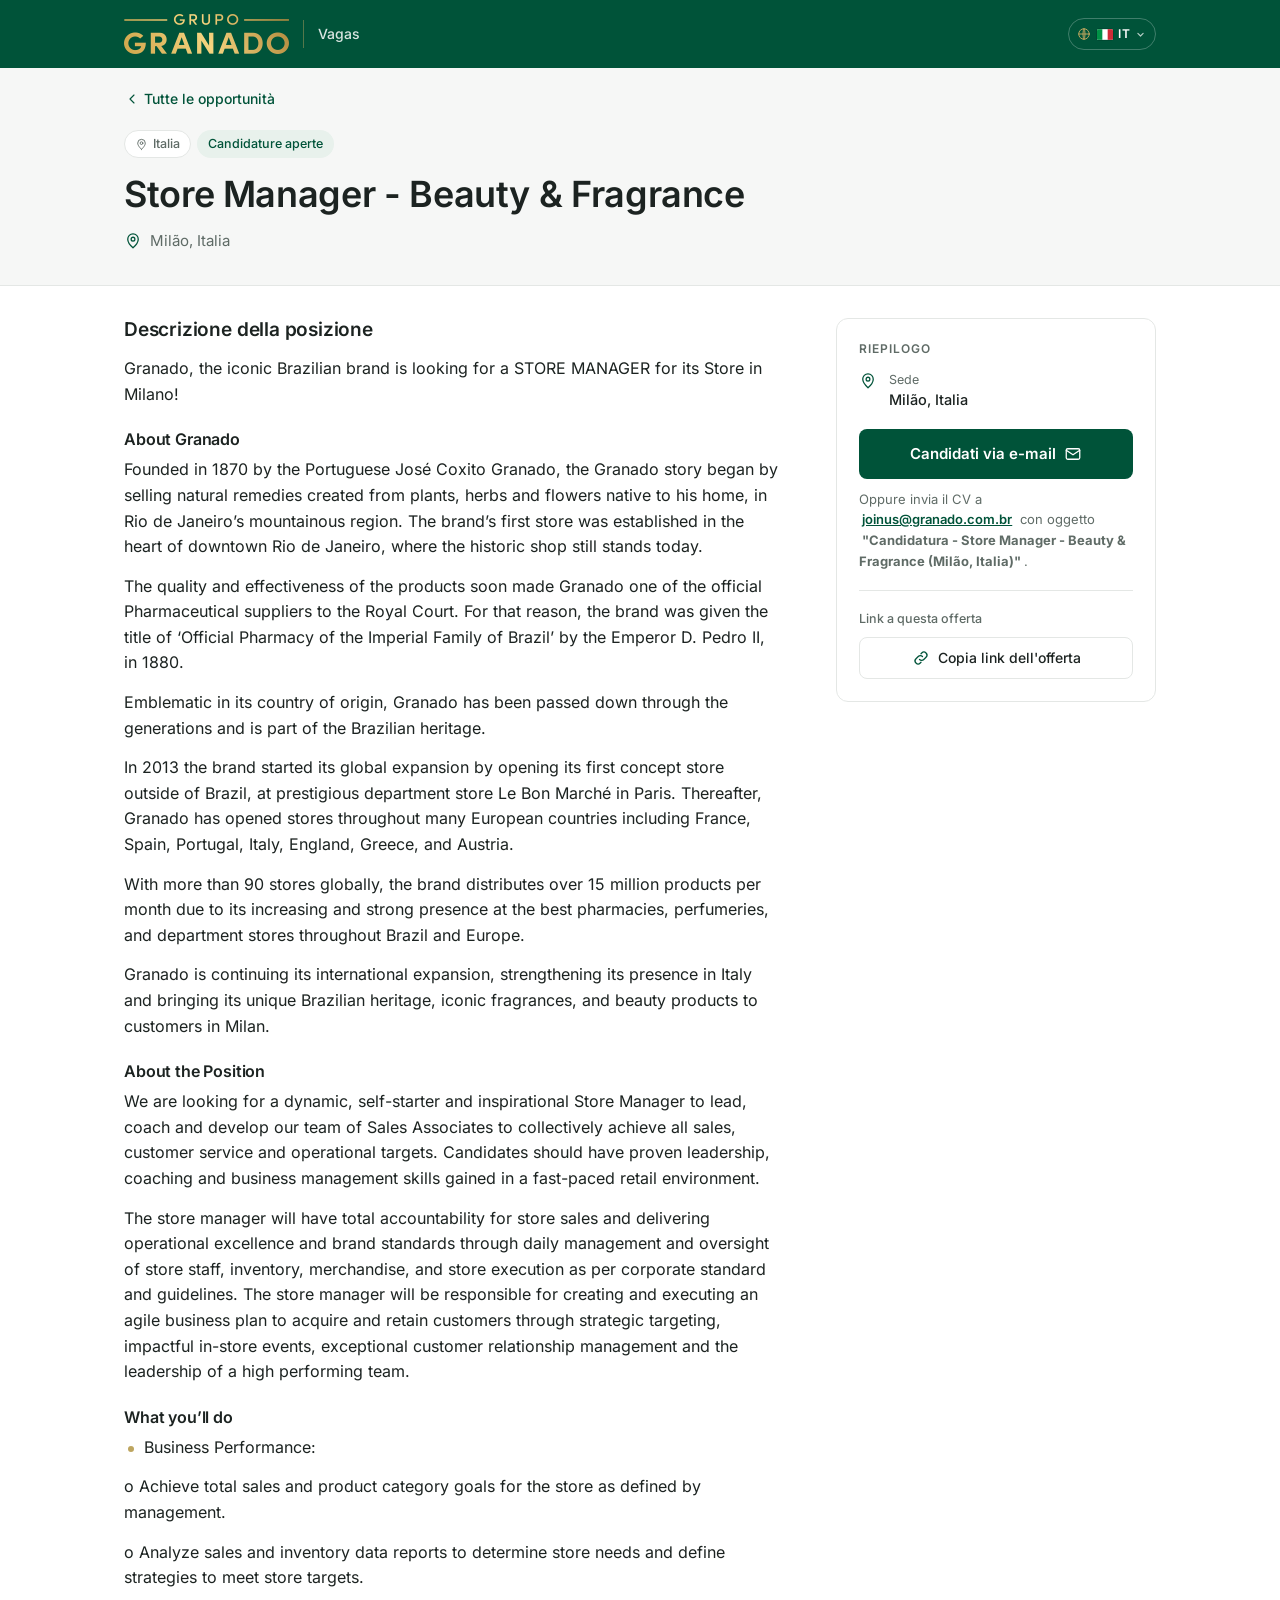
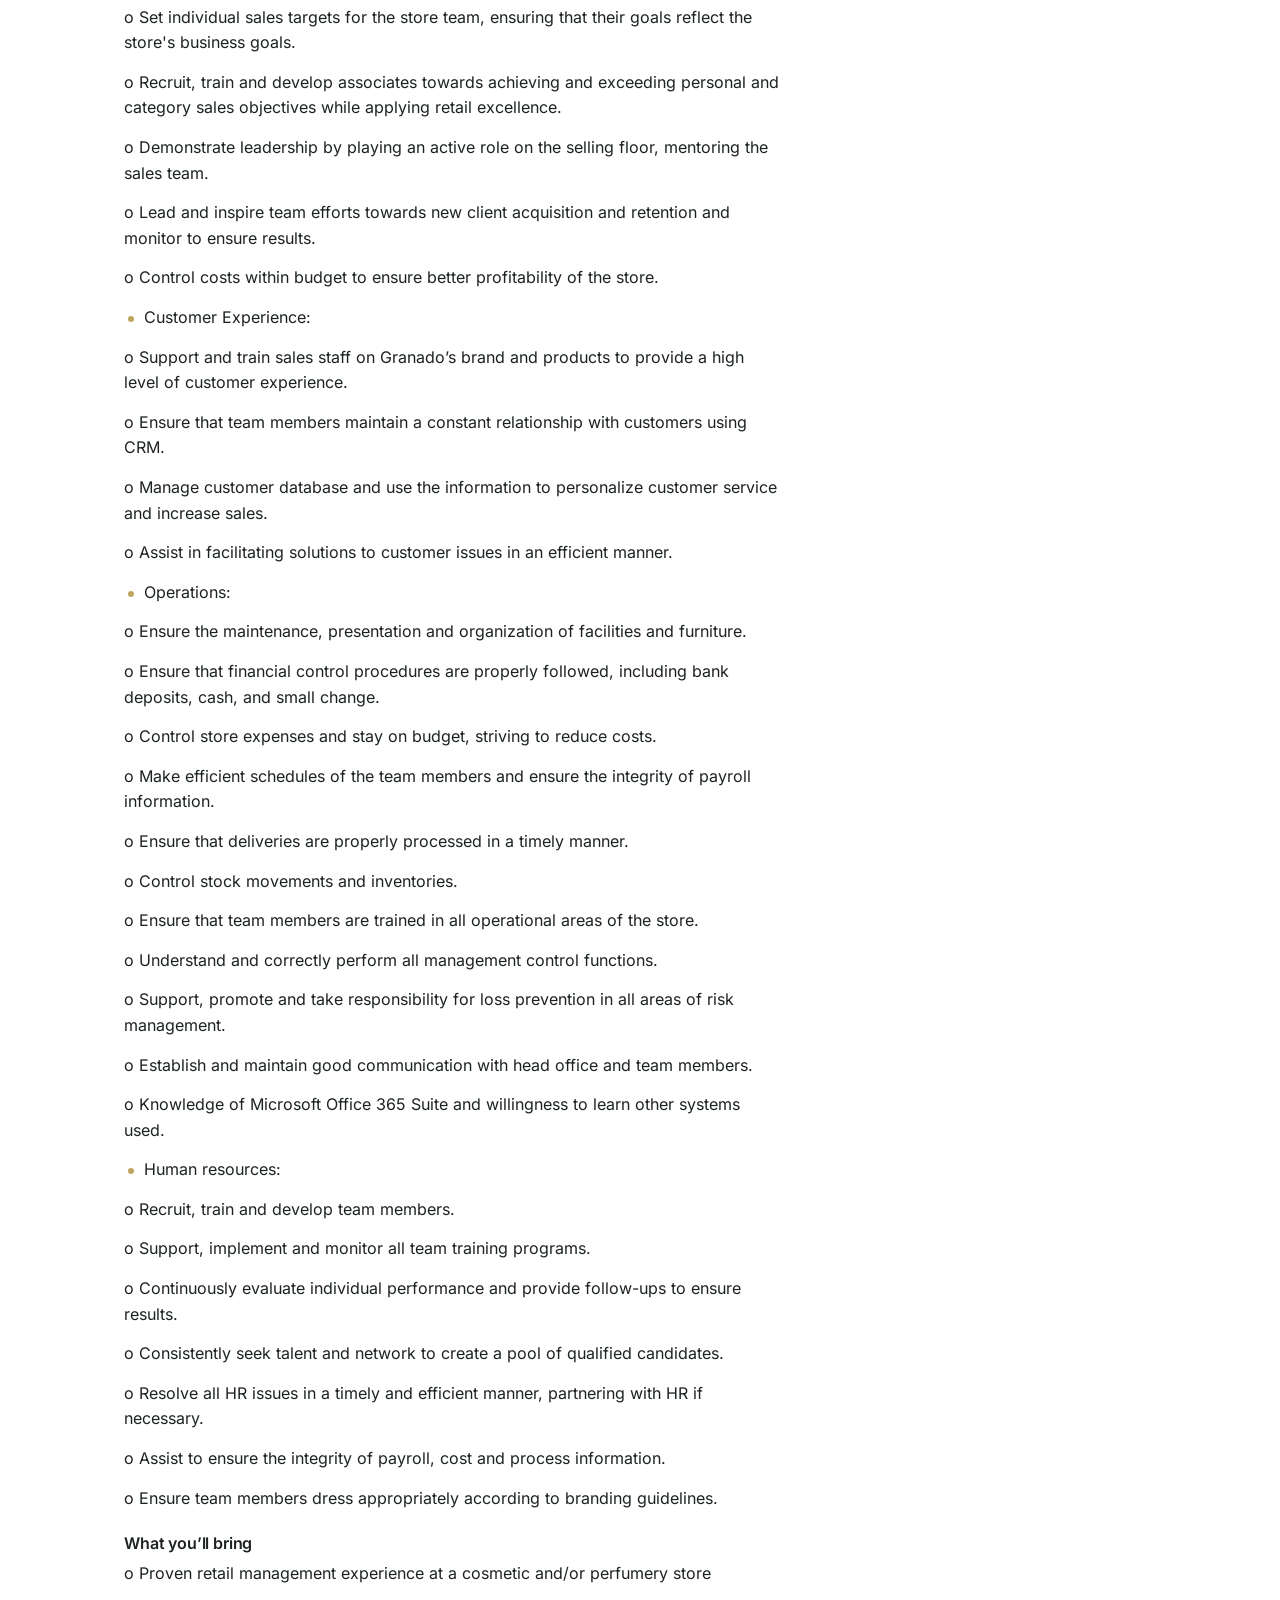
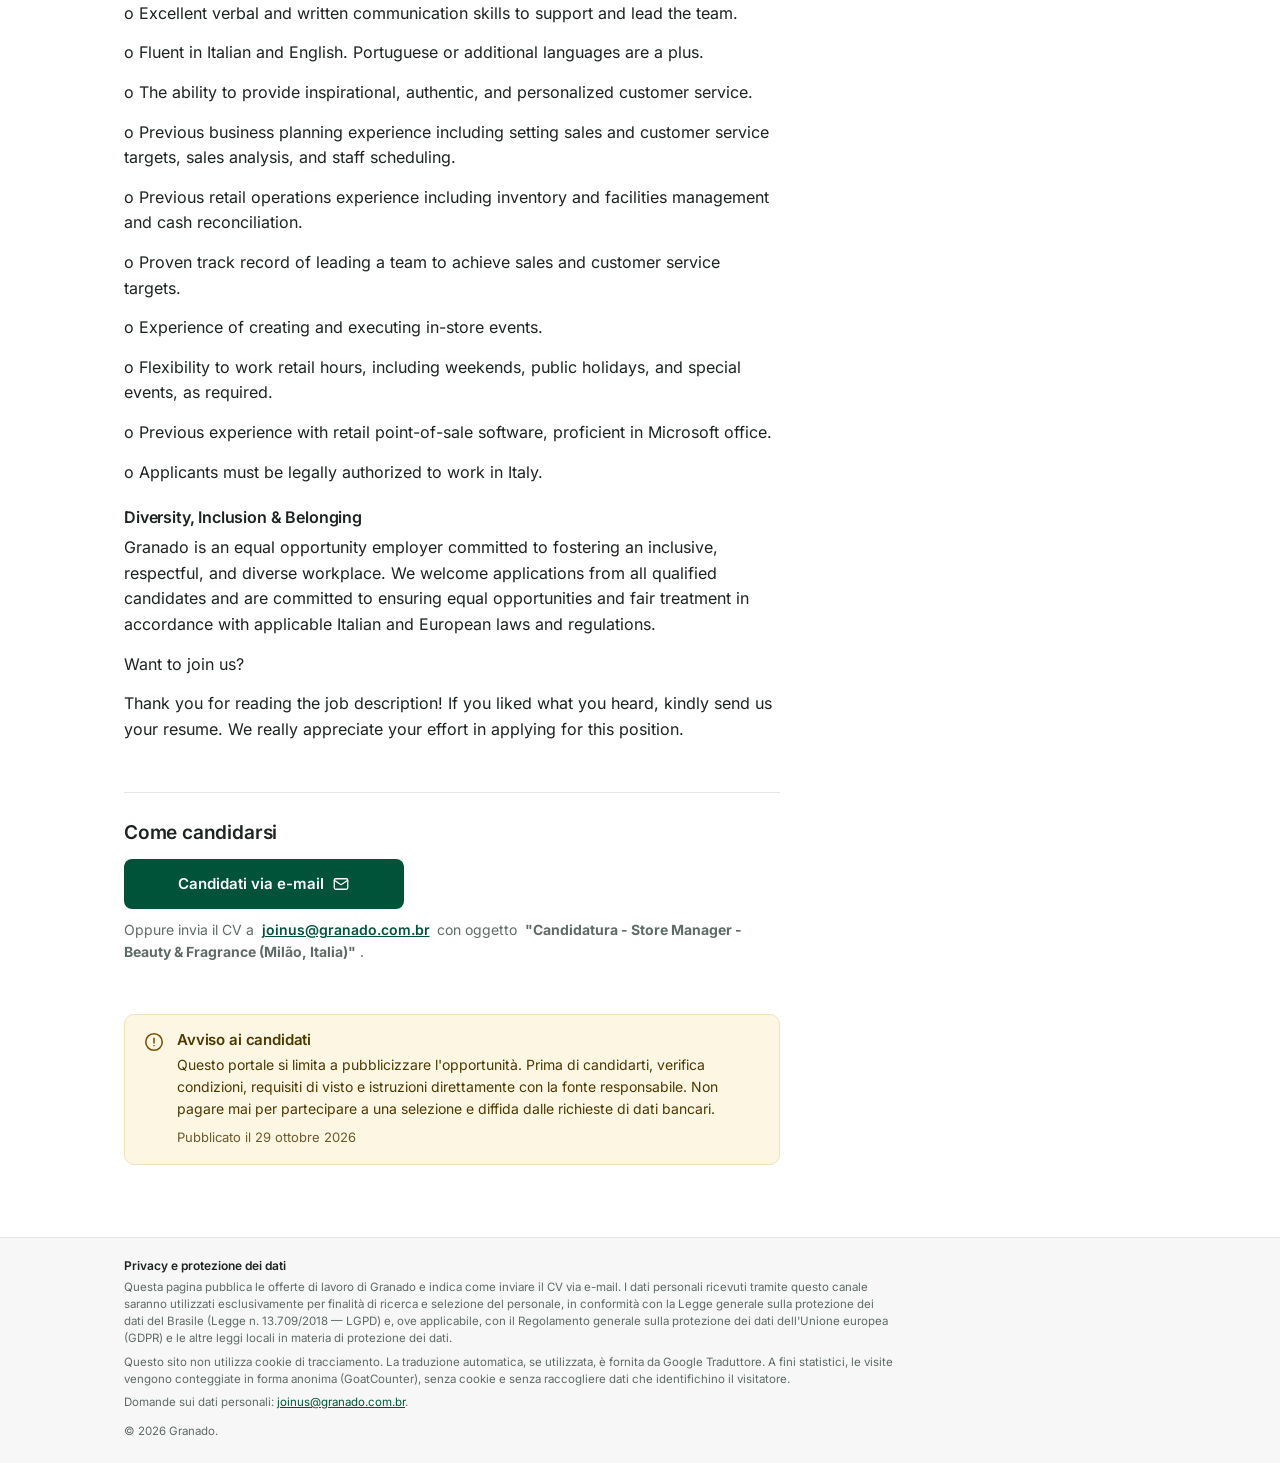
==== jobs/5pfr47/index.html @ 8cf0c37a "Vagas atualizadas em 29/10/2026, 15:40:18" ====
<!doctype html>
<html lang="it">
<head>
<meta charset="utf-8">
<meta name="viewport" content="width=device-width, initial-scale=1">
<title>Store Manager - Beauty &amp; Fragrance — Milão, Italia | Granado</title>
<meta name="description" content="Milão, Italia. Granado, the iconic Brazilian brand is looking for a STORE MANAGER for its Store in Milano! About Granado: Founded in 1870 by the Portugues…">
<link rel="canonical" href="https://vagasgranado.github.io/jobs/5pfr47/">
<meta property="og:type" content="article">
<meta property="og:site_name" content="Granado">
<meta property="og:locale" content="it_IT">
<meta property="og:title" content="Store Manager - Beauty &amp; Fragrance — Milão, Italia | Granado">
<meta property="og:description" content="Milão, Italia. Granado, the iconic Brazilian brand is looking for a STORE MANAGER for its Store in Milano! About Granado: Founded in 1870 by the Portugues…">
<meta property="og:url" content="https://vagasgranado.github.io/jobs/5pfr47/">
<meta name="twitter:card" content="summary">
<meta name="twitter:title" content="Store Manager - Beauty &amp; Fragrance — Milão, Italia | Granado">
<meta name="twitter:description" content="Milão, Italia. Granado, the iconic Brazilian brand is looking for a STORE MANAGER for its Store in Milano! About Granado: Founded in 1870 by the Portugues…">
<meta name="theme-color" content="#005339">
<link rel="icon" href="../../assets/icone.svg" type="image/svg+xml">
<link rel="preload" href="../../assets/inter-latin.woff2" as="font" type="font/woff2" crossorigin>
<link rel="stylesheet" href="../../assets/estilo.css">
</head>
<body>
<a class="pular" href="#conteudo"><span class="notranslate" translate="no" data-t="pular">Vai al contenuto</span></a>
<header class="topo">
  <div class="container topo-inner">
    <a class="marca" href="../../index.html">
      <img class="logo" src="../../assets/marca-grupo-granado.png" alt="Grupo Granado" width="165" height="40"><span class="marca-texto">Vagas</span>
    </a>
    <nav class="idiomas-site notranslate" translate="no" aria-label="Idioma / Language / Langue">
      <button type="button" class="idioma-atual" aria-haspopup="true" aria-expanded="false" aria-controls="idioma-menu" title="Idioma / Language / Langue">
        <svg class="idioma-globo" viewBox="0 0 24 24" fill="none" stroke="currentColor" stroke-width="1.7" stroke-linecap="round" stroke-linejoin="round" aria-hidden="true"><circle cx="12" cy="12" r="9"/><path d="M3 12h18M12 3c2.5 2.7 2.5 15.3 0 18M12 3c-2.5 2.7-2.5 15.3 0 18"/></svg><span class="idioma-sel"><svg class="bandeira" viewBox="0 0 30 20" aria-hidden="true"><rect width="30" height="20" fill="#fff"/><rect width="10" height="20" fill="#009246"/><rect x="20" width="10" height="20" fill="#ce2b37"/></svg>IT</span><svg class="idioma-seta" viewBox="0 0 12 12" aria-hidden="true"><path d="M2.5 4.5 6 8l3.5-3.5" fill="none" stroke="currentColor" stroke-width="1.6" stroke-linecap="round" stroke-linejoin="round"/></svg>
      </button>
      <ul class="idioma-menu" id="idioma-menu" hidden>
        <li><button type="button" data-idioma="pt" data-sigla="PT" lang="pt"><span class="bandeiras"><svg class="bandeira" viewBox="0 0 30 20" aria-hidden="true"><rect width="30" height="20" fill="#009c3b"/><path d="M15 2.5 27 10 15 17.5 3 10z" fill="#ffdf00"/><circle cx="15" cy="10" r="4.3" fill="#002776"/></svg></span><span>Português</span></button></li>
        <li><button type="button" data-idioma="en" data-sigla="EN" lang="en"><span class="bandeiras"><svg class="bandeira" viewBox="0 0 30 20" aria-hidden="true"><rect width="30" height="20" fill="#fff"/><path d="M0 1.54h30M0 4.62h30M0 7.69h30M0 10.77h30M0 13.85h30M0 16.92h30M0 20h30" stroke="#b22234" stroke-width="1.54"/><rect width="13" height="10.77" fill="#3c3b6e"/></svg><svg class="bandeira" viewBox="0 0 30 20" aria-hidden="true"><rect width="30" height="20" fill="#012169"/><path d="M0 0 30 20M30 0 0 20" stroke="#fff" stroke-width="4"/><path d="M0 0 30 20M30 0 0 20" stroke="#c8102e" stroke-width="1.6"/><path d="M15 0v20M0 10h30" stroke="#fff" stroke-width="6"/><path d="M15 0v20M0 10h30" stroke="#c8102e" stroke-width="3.4"/></svg></span><span>English (US / UK)</span></button></li>
        <li><button type="button" data-idioma="es" data-sigla="ES" lang="es"><span class="bandeiras"><svg class="bandeira" viewBox="0 0 30 20" aria-hidden="true"><rect width="30" height="20" fill="#aa151b"/><rect y="5" width="30" height="10" fill="#f1bf00"/></svg></span><span>Español</span></button></li>
        <li><button type="button" data-idioma="fr" data-sigla="FR" lang="fr"><span class="bandeiras"><svg class="bandeira" viewBox="0 0 30 20" aria-hidden="true"><rect width="30" height="20" fill="#fff"/><rect width="10" height="20" fill="#002654"/><rect x="20" width="10" height="20" fill="#ce1126"/></svg></span><span>Français</span></button></li>
        <li><button type="button" data-idioma="it" data-sigla="IT" lang="it"><span class="bandeiras"><svg class="bandeira" viewBox="0 0 30 20" aria-hidden="true"><rect width="30" height="20" fill="#fff"/><rect width="10" height="20" fill="#009246"/><rect x="20" width="10" height="20" fill="#ce2b37"/></svg></span><span>Italiano</span></button></li>
      </ul>
    </nav>
  </div>
  <div id="tradutor" hidden></div>
</header>
<main id="conteudo">




<div class="cabecalho-vaga">
  <div class="container">
    <a class="voltar" href="../../index.html"><svg class="ic" viewBox="0 0 24 24" fill="none" stroke="currentColor" stroke-width="1.7" stroke-linecap="round" stroke-linejoin="round" aria-hidden="true"><path d="M15 18l-6-6 6-6"/></svg> <span class="notranslate" translate="no" data-t="todas">Tutte le opportunità</span></a>
    <div class="etiquetas">
      <span class="etiqueta etiqueta-pais"><svg class="ic" viewBox="0 0 24 24" fill="none" stroke="currentColor" stroke-width="1.7" stroke-linecap="round" stroke-linejoin="round" aria-hidden="true"><path d="M12 21s-7-6.2-7-11.5A7 7 0 0 1 19 9.5C19 14.8 12 21 12 21z"/><circle cx="12" cy="9.5" r="2.5"/></svg> Italia</span>
      
      <span class="etiqueta etiqueta-aberta"><span class="notranslate" translate="no" data-t="etqAberta">Candidature aperte</span></span>
    </div>
    <h1>Store Manager - Beauty &amp; Fragrance</h1>
    
    <p class="subtitulo-local"><svg class="ic" viewBox="0 0 24 24" fill="none" stroke="currentColor" stroke-width="1.7" stroke-linecap="round" stroke-linejoin="round" aria-hidden="true"><path d="M12 21s-7-6.2-7-11.5A7 7 0 0 1 19 9.5C19 14.8 12 21 12 21z"/><circle cx="12" cy="9.5" r="2.5"/></svg> Milão, Italia</p>
  </div>
</div>

<div class="container grade-vaga">
  <article class="conteudo-vaga">
    <section class="secao" id="descricao"><h2><span class="notranslate" translate="no" data-t="descricao">Descrizione della posizione</span></h2><div class="texto-livre"><p>Granado, the iconic Brazilian brand is looking for a STORE MANAGER for its Store in Milano!</p>
<h3>About Granado</h3>
<p>Founded in 1870 by the Portuguese José Coxito Granado, the Granado story began by selling natural remedies created from plants, herbs and flowers native to his home, in Rio de Janeiro’s mountainous region. The brand’s first store was established in the heart of downtown Rio de Janeiro, where the historic shop still stands today.</p>
<p>The quality and effectiveness of the products soon made Granado one of the official Pharmaceutical suppliers to the Royal Court. For that reason, the brand was given the title of ‘Official Pharmacy of the Imperial Family of Brazil’ by the Emperor D. Pedro II, in 1880.</p>
<p>Emblematic in its country of origin, Granado has been passed down through the generations and is part of the Brazilian heritage.</p>
<p>In 2013 the brand started its global expansion by opening its first concept store outside of Brazil, at prestigious department store Le Bon Marché in Paris. Thereafter, Granado has opened stores throughout many European countries including France, Spain, Portugal, Italy, England, Greece, and Austria.</p>
<p>With more than 90 stores globally, the brand distributes over 15 million products per month due to its increasing and strong presence at the best pharmacies, perfumeries, and department stores throughout Brazil and Europe.</p>
<p>Granado is continuing its international expansion, strengthening its presence in Italy and bringing its unique Brazilian heritage, iconic fragrances, and beauty products to customers in Milan.</p>
<h3>About the Position</h3>
<p>We are looking for a dynamic, self-starter and inspirational Store Manager to lead, coach and develop our team of Sales Associates to collectively achieve all sales, customer service and operational targets. Candidates should have proven leadership, coaching and business management skills gained in a fast-paced retail environment.</p>
<p>The store manager will have total accountability for store sales and delivering operational excellence and brand standards through daily management and oversight of store staff, inventory, merchandise, and store execution as per corporate standard and guidelines. The store manager will be responsible for creating and executing an agile business plan to acquire and retain customers through strategic targeting, impactful in-store events, exceptional customer relationship management and the leadership of a high performing team.</p>
<h3>What you’ll do</h3>
<ul class="lista"><li>Business Performance:</li></ul>
<p>o Achieve total sales and product category goals for the store as defined by management.</p>
<p>o Analyze sales and inventory data reports to determine store needs and define strategies to meet store targets.</p>
<p>o Set individual sales targets for the store team, ensuring that their goals reflect the store&#39;s business goals.</p>
<p>o Recruit, train and develop associates towards achieving and exceeding personal and category sales objectives while applying retail excellence.</p>
<p>o Demonstrate leadership by playing an active role on the selling floor, mentoring the sales team.</p>
<p>o Lead and inspire team efforts towards new client acquisition and retention and monitor to ensure results.</p>
<p>o Control costs within budget to ensure better profitability of the store.</p>
<ul class="lista"><li>Customer Experience:</li></ul>
<p>o Support and train sales staff on Granado’s brand and products to provide a high level of customer experience.</p>
<p>o Ensure that team members maintain a constant relationship with customers using CRM.</p>
<p>o Manage customer database and use the information to personalize customer service and increase sales.</p>
<p>o Assist in facilitating solutions to customer issues in an efficient manner.</p>
<ul class="lista"><li>Operations:</li></ul>
<p>o Ensure the maintenance, presentation and organization of facilities and furniture.</p>
<p>o Ensure that financial control procedures are properly followed, including bank deposits, cash, and small change.</p>
<p>o Control store expenses and stay on budget, striving to reduce costs.</p>
<p>o Make efficient schedules of the team members and ensure the integrity of payroll information.</p>
<p>o Ensure that deliveries are properly processed in a timely manner.</p>
<p>o Control stock movements and inventories.</p>
<p>o Ensure that team members are trained in all operational areas of the store.</p>
<p>o Understand and correctly perform all management control functions.</p>
<p>o Support, promote and take responsibility for loss prevention in all areas of risk management.</p>
<p>o Establish and maintain good communication with head office and team members.</p>
<p>o Knowledge of Microsoft Office 365 Suite and willingness to learn other systems used.</p>
<ul class="lista"><li>Human resources:</li></ul>
<p>o Recruit, train and develop team members.</p>
<p>o Support, implement and monitor all team training programs.</p>
<p>o Continuously evaluate individual performance and provide follow-ups to ensure results.</p>
<p>o Consistently seek talent and network to create a pool of qualified candidates.</p>
<p>o Resolve all HR issues in a timely and efficient manner, partnering with HR if necessary.</p>
<p>o Assist to ensure the integrity of payroll, cost and process information.</p>
<p>o Ensure team members dress appropriately according to branding guidelines.</p>
<h3>What you’ll bring</h3>
<p>o Proven retail management experience at a cosmetic and/or perfumery store</p>
<p>o Excellent verbal and written communication skills to support and lead the team.</p>
<p>o Fluent in Italian and English. Portuguese or additional languages are a plus.</p>
<p>o The ability to provide inspirational, authentic, and personalized customer service.</p>
<p>o Previous business planning experience including setting sales and customer service targets, sales analysis, and staff scheduling.</p>
<p>o Previous retail operations experience including inventory and facilities management and cash reconciliation.</p>
<p>o Proven track record of leading a team to achieve sales and customer service targets.</p>
<p>o Experience of creating and executing in-store events.</p>
<p>o Flexibility to work retail hours, including weekends, public holidays, and special events, as required.</p>
<p>o Previous experience with retail point-of-sale software, proficient in Microsoft office.</p>
<p>o Applicants must be legally authorized to work in Italy.</p>
<h3>Diversity, Inclusion &amp; Belonging</h3>
<p>Granado is an equal opportunity employer committed to fostering an inclusive, respectful, and diverse workplace. We welcome applications from all qualified candidates and are committed to ensuring equal opportunities and fair treatment in accordance with applicable Italian and European laws and regulations.</p>
<p>Want to join us?</p>
<p>Thank you for reading the job description! If you liked what you heard, kindly send us your resume. We really appreciate your effort in applying for this position.</p></div></section>
    
    
    
    
    
    
    
    
    <section class="secao" id="candidatura"><h2><span class="notranslate" translate="no" data-t="comoCandidatar">Come candidarsi</span></h2>
           
           <a class="botao botao-principal" data-candidatura href="mailto:joinus@granado.com.br?subject=Candidatura%20-%20Store%20Manager%20-%20Beauty%20%26%20Fragrance%20(Mil%C3%A3o%2C%20Italia)"><span class="notranslate" translate="no" data-t="candEmail">Candidati via e-mail</span> <svg class="ic" viewBox="0 0 24 24" fill="none" stroke="currentColor" stroke-width="1.7" stroke-linecap="round" stroke-linejoin="round" aria-hidden="true"><rect x="3" y="5" width="18" height="14" rx="2"/><path d="M3 7l9 6 9-6"/></svg></a><p class="email-cand" data-candidatura data-t-modelo="ouEnvie">Oppure invia il CV a <a class="notranslate fixo" translate="no" href="mailto:joinus@granado.com.br?subject=Candidatura%20-%20Store%20Manager%20-%20Beauty%20%26%20Fragrance%20(Mil%C3%A3o%2C%20Italia)">joinus@granado.com.br</a> con oggetto <strong class="notranslate fixo" translate="no">"Candidatura - Store Manager - Beauty &amp; Fragrance (Milão, Italia)"</strong>.</p></section>

    <aside class="aviso" role="note">
      <svg class="ic" viewBox="0 0 24 24" fill="none" stroke="currentColor" stroke-width="1.7" stroke-linecap="round" stroke-linejoin="round" aria-hidden="true"><circle cx="12" cy="12" r="9"/><path d="M12 8v5M12 16h.01"/></svg>
      <div>
        <h2><span class="notranslate" translate="no" data-t="avisoTitulo">Avviso ai candidati</span></h2>
        <p><span class="notranslate" translate="no" data-t="avisoTexto">Questo portale si limita a pubblicizzare l'opportunità. Prima di candidarti, verifica condizioni, requisiti di visto e istruzioni direttamente con la fonte responsabile. Non pagare mai per partecipare a una selezione e diffida dalle richieste di dati bancari.</span></p>
        
        <p class="fonte"><span class="notranslate" translate="no" data-t="publicado">Pubblicato il</span> <span class="notranslate" translate="no" data-data="2026-10-29">29 ottobre 2026</span></p>
      </div>
    </aside>
  </article>

  <aside class="lateral">
    <div class="cartao-resumo">
      <h2><span class="notranslate" translate="no" data-t="resumo">Riepilogo</span></h2>
      <dl>
        <div class="item-resumo"><svg class="ic" viewBox="0 0 24 24" fill="none" stroke="currentColor" stroke-width="1.7" stroke-linecap="round" stroke-linejoin="round" aria-hidden="true"><path d="M12 21s-7-6.2-7-11.5A7 7 0 0 1 19 9.5C19 14.8 12 21 12 21z"/><circle cx="12" cy="9.5" r="2.5"/></svg><div><dt><span class="notranslate" translate="no" data-t="local">Sede</span></dt><dd>Milão, Italia</dd></div></div>
      </dl>
      <a class="botao botao-principal" data-candidatura href="mailto:joinus@granado.com.br?subject=Candidatura%20-%20Store%20Manager%20-%20Beauty%20%26%20Fragrance%20(Mil%C3%A3o%2C%20Italia)"><span class="notranslate" translate="no" data-t="candEmail">Candidati via e-mail</span> <svg class="ic" viewBox="0 0 24 24" fill="none" stroke="currentColor" stroke-width="1.7" stroke-linecap="round" stroke-linejoin="round" aria-hidden="true"><rect x="3" y="5" width="18" height="14" rx="2"/><path d="M3 7l9 6 9-6"/></svg></a><p class="email-cand" data-candidatura data-t-modelo="ouEnvie">Oppure invia il CV a <a class="notranslate fixo" translate="no" href="mailto:joinus@granado.com.br?subject=Candidatura%20-%20Store%20Manager%20-%20Beauty%20%26%20Fragrance%20(Mil%C3%A3o%2C%20Italia)">joinus@granado.com.br</a> con oggetto <strong class="notranslate fixo" translate="no">"Candidatura - Store Manager - Beauty &amp; Fragrance (Milão, Italia)"</strong>.</p>
      <div class="compartilhar">
        <p><span class="notranslate" translate="no" data-t="linkVaga">Link a questa offerta</span></p>
        <div class="botoes-compartilhar">
          <button type="button" class="botao botao-secundario" data-copiar="https://vagasgranado.github.io/jobs/5pfr47/" data-copiado="Link copiato!"><svg class="ic" viewBox="0 0 24 24" fill="none" stroke="currentColor" stroke-width="1.7" stroke-linecap="round" stroke-linejoin="round" aria-hidden="true"><path d="M10 14a4 4 0 0 0 5.7 0l3-3a4 4 0 0 0-5.7-5.7l-1 1M14 10a4 4 0 0 0-5.7 0l-3 3a4 4 0 0 0 5.7 5.7l1-1"/></svg> <span class="notranslate" translate="no" data-t="copiar">Copia link dell'offerta</span></button>
        </div>
      </div>
    </div>
  </aside>
</div>
<div class="barra-movel" data-candidatura><a class="botao botao-principal" href="mailto:joinus@granado.com.br?subject=Candidatura%20-%20Store%20Manager%20-%20Beauty%20%26%20Fragrance%20(Mil%C3%A3o%2C%20Italia)"><span class="notranslate" translate="no" data-t="candEmail">Candidati via e-mail</span> <svg class="ic" viewBox="0 0 24 24" fill="none" stroke="currentColor" stroke-width="1.7" stroke-linecap="round" stroke-linejoin="round" aria-hidden="true"><rect x="3" y="5" width="18" height="14" rx="2"/><path d="M3 7l9 6 9-6"/></svg></a></div>

</main>
<footer class="rodape">
  <div class="container">
    <div class="privacidade">
      <h2><span class="notranslate" translate="no" data-t="privTitulo">Privacy e protezione dei dati</span></h2>
      <p><span class="notranslate" translate="no" data-t="privTexto">Questa pagina pubblica le offerte di lavoro di Granado e indica come inviare il CV via e-mail. I dati personali ricevuti tramite questo canale saranno utilizzati esclusivamente per finalità di ricerca e selezione del personale, in conformità con la Legge generale sulla protezione dei dati del Brasile (Legge n. 13.709/2018 — LGPD) e, ove applicabile, con il Regolamento generale sulla protezione dei dati dell'Unione europea (GDPR) e le altre leggi locali in materia di protezione dei dati.</span></p>
      <p><span class="notranslate" translate="no" data-t="privCookies">Questo sito non utilizza cookie di tracciamento. La traduzione automatica, se utilizzata, è fornita da Google Traduttore.</span> <span class="notranslate" translate="no" data-t="privContagem">A fini statistici, le visite vengono conteggiate in forma anonima (GoatCounter), senza cookie e senza raccogliere dati che identifichino il visitatore.</span></p>
      <p><span class="notranslate" translate="no" data-t="privContato">Domande sui dati personali:</span> <a class="notranslate" translate="no" href="mailto:joinus@granado.com.br">joinus@granado.com.br</a>.</p>
    </div>
    <p class="direitos">© 2026 Granado.</p>
  </div>
</footer>
<script src="../../assets/textos.js" defer></script>
<script src="../../assets/site.js" defer></script>
<script data-goatcounter="https://vagasgranado.goatcounter.com/count" src="../../assets/contador.js" async></script>
</body>
</html>
---- assets/estilo.css ----
/* Fontes hospedadas no próprio site (nenhum dado do visitante vai para terceiros — LGPD/GDPR).
   Inter: SIL Open Font License, ver fontes-licenca.txt */
@font-face { font-family: "Inter"; font-style: normal; font-weight: 100 900; font-display: swap; src: url("inter-latin.woff2") format("woff2"); unicode-range: U+0000-00FF, U+0131, U+0152-0153, U+02BB-02BC, U+02C6, U+02DA, U+02DC, U+0304, U+0308, U+0329, U+2000-206F, U+20AC, U+2122, U+2191, U+2193, U+2212, U+2215, U+FEFF, U+FFFD; }
@font-face { font-family: "Inter"; font-style: normal; font-weight: 100 900; font-display: swap; src: url("inter-latin-ext.woff2") format("woff2"); unicode-range: U+0100-02BA, U+02BD-02C5, U+02C7-02CC, U+02CE-02D7, U+02DD-02FF, U+0304, U+0308, U+0329, U+1D00-1DBF, U+1E00-1E9F, U+1EF2-1EFF, U+2020, U+20A0-20AB, U+20AD-20C0, U+2113, U+2C60-2C7F, U+A720-A7FF; }

:root {
  --verde: #005339;        /* verde da logo Granado */
  --verde-2: #0a6a4b;
  --verde-claro: #e8f1ec;
  --ouro: #bda55f;         /* dourado da logo */
  --fundo: #ffffff;
  --fundo-2: #f6f7f6;
  --texto: #1c2321;
  --suave: #5f6b66;
  --linha: #e4e7e5;
  --ambar: #7a5200;
  --ambar-claro: #fdf6e3;
  --raio: 10px;
  --sans: "Inter", system-ui, -apple-system, "Segoe UI", Roboto, Helvetica, Arial, sans-serif;
  /* aliases usados pelo painel/textos antigos */
  --azul: var(--verde);
}
* { box-sizing: border-box; }
html { -webkit-text-size-adjust: 100%; }
body { margin: 0; background: var(--fundo); color: var(--texto); font-family: var(--sans); font-size: 16px; line-height: 1.6; -webkit-font-smoothing: antialiased; }
img, svg { max-width: 100%; }
a { color: var(--verde); }
h1, h2, h3 { line-height: 1.25; font-weight: 600; letter-spacing: -.01em; }
[hidden] { display: none !important; }
.container { width: 100%; max-width: 1080px; margin: 0 auto; padding: 0 16px; }
@media (min-width: 640px) { .container { padding: 0 24px; } }

.ic { width: 18px; height: 18px; flex: none; vertical-align: -3px; }

.pular { position: absolute; left: -999px; top: 8px; background: #fff; padding: 8px 12px; border-radius: 8px; z-index: 10; }
.pular:focus { left: 8px; }
:focus-visible { outline: 2px solid var(--ouro); outline-offset: 2px; border-radius: 4px; }

/* ---------- topo: verde da logo, nome em dourado (como na página do LinkedIn) ---------- */
.topo { background: var(--verde); color: #fff; }
.topo-inner { display: flex; align-items: center; justify-content: space-between; gap: 12px; min-height: 68px; }
.marca { display: flex; align-items: center; gap: 14px; min-width: 0; color: #fff; text-decoration: none; }
.logo { display: block; height: 40px; width: auto; }
.marca-texto { font-size: 14px; font-weight: 500; color: rgba(255,255,255,.85); white-space: nowrap; padding-left: 14px; border-left: 1px solid rgba(189,165,95,.45); line-height: 28px; }
.marca-logo { display: inline-flex; align-items: center; }
.marca-logo img { display: block; height: 30px; width: auto; max-width: 200px; object-fit: contain; }

/* seletor de idioma */
.idiomas-site { position: relative; flex-shrink: 0; }
.idioma-atual { display: inline-flex; align-items: center; gap: 6px; background: none; border: 1px solid rgba(255,255,255,.25); border-radius: 99px; color: #fff; font: inherit; font-size: 12px; font-weight: 600; letter-spacing: .04em; padding: 5px 10px 5px 8px; cursor: pointer; }
.idioma-atual:hover, .idioma-atual[aria-expanded="true"] { background: rgba(255,255,255,.08); border-color: rgba(255,255,255,.45); }
.idioma-globo { width: 14px; height: 14px; color: var(--ouro); }
.idioma-sel { display: inline-flex; align-items: center; gap: 5px; }
.idiomas-site .bandeiras { display: inline-flex; align-items: center; gap: 2px; flex-shrink: 0; }
.idioma-sel .bandeira + .bandeira { margin-left: -3px; }
.idioma-seta { width: 9px; height: 9px; opacity: .7; transition: transform .15s; }
.idioma-atual[aria-expanded="true"] .idioma-seta { transform: rotate(180deg); }
.idiomas-site .bandeira { width: 16px; height: 11px; border-radius: 1.5px; box-shadow: 0 0 0 .5px rgba(0,0,0,.25); flex-shrink: 0; }
.idioma-menu { position: absolute; right: 0; top: calc(100% + 8px); z-index: 20; list-style: none; margin: 0; padding: 4px; min-width: 200px; background: #fff; border-radius: 10px; box-shadow: 0 10px 30px rgba(0,0,0,.14), 0 0 0 1px rgba(0,0,0,.05); }
.idioma-menu button { display: flex; align-items: center; gap: 10px; width: 100%; background: none; border: 0; border-radius: 6px; padding: 8px 10px; font: inherit; font-size: 14px; color: var(--texto); text-align: left; cursor: pointer; }
.idioma-menu button:hover { background: var(--fundo-2); }
.idioma-menu button[aria-current="true"] { font-weight: 600; color: var(--verde); }
.idioma-menu button[aria-current="true"]::after { content: "✓"; margin-left: auto; color: var(--verde); }
/* esconde a barra do Google Tradutor, que empurraria a página para baixo */
body { top: 0 !important; }
.skiptranslate iframe, iframe.goog-te-banner-frame, #goog-gt-tt, .goog-te-balloon-frame, .goog-te-spinner-pos { display: none !important; }
.email-cand .fixo { margin: 0 .25em; } /* e-mail e assunto nunca são traduzidos; a margem mantém os espaços */
.goog-text-highlight { background: none !important; box-shadow: none !important; }

/* ---------- faixas ---------- */
.faixa { font-size: 14px; padding: 10px 0; }
.faixa .container { display: flex; gap: 10px; align-items: flex-start; }
.faixa .ic { margin-top: 2px; }
.faixa-demo { background: var(--ambar-claro); color: var(--ambar); border-bottom: 1px solid #f0e2b8; }
.faixa-encerrada { background: var(--fundo-2); color: var(--texto); border-bottom: 1px solid var(--linha); }
.faixa-encerrada a { font-weight: 600; }

/* ---------- etiquetas ---------- */
.etiquetas, .card-topo { display: flex; flex-wrap: wrap; gap: 6px; }
.etiqueta { display: inline-flex; align-items: center; gap: 5px; font-size: 12.5px; font-weight: 500; padding: 3px 10px; border-radius: 99px; background: #fff; color: var(--suave); border: 1px solid var(--linha); }
.etiqueta .ic { width: 13px; height: 13px; vertical-align: 0; }
.etiqueta-aberta { background: var(--verde-claro); color: var(--verde); border-color: transparent; }
.etiqueta-encerrada { background: #eceeed; color: var(--suave); border-color: transparent; }

/* ---------- botões ---------- */
.botao { display: inline-flex; align-items: center; justify-content: center; gap: 8px; padding: 12px 18px; border-radius: 8px; font: inherit; font-weight: 600; font-size: 15px; text-decoration: none; cursor: pointer; border: 1px solid transparent; transition: background .15s; }
.botao .ic { width: 18px; height: 18px; }
.botao-principal { background: var(--verde); color: #fff; width: 100%; }
.botao-principal:hover { background: var(--verde-2); }
.botao-secundario { background: #fff; color: var(--texto); border-color: var(--linha); padding: 9px 14px; font-size: 14px; font-weight: 500; flex: 1; }
.botao-secundario:hover { background: var(--fundo-2); }
.botao-secundario .ic { color: var(--verde); }
.botao-desativado { background: #eceeed; color: var(--suave); width: 100%; margin: 0; cursor: not-allowed; }

/* ---------- página inicial ---------- */
.vagas { max-width: 880px; padding-top: 40px; padding-bottom: 72px; }
.titulo-inicio { font-size: clamp(28px, 4.5vw, 36px); margin: 0 0 24px; color: var(--texto); }
.filtros { display: grid; grid-template-columns: 1fr; gap: 12px; margin: 0 0 20px; }
@media (min-width: 720px) { .filtros { grid-template-columns: 2fr 1fr 1fr; } }
.campo { display: block; font-size: 13px; font-weight: 500; color: var(--suave); }
.campo > span:first-child { display: block; }
.campo input, .campo select { width: 100%; height: 44px; font: inherit; font-size: 15px; color: var(--texto); padding: 0 12px; border: 1px solid #d5dad7; border-radius: 8px; background: #fff; margin-top: 6px; }
.campo input:focus, .campo select:focus { outline: none; border-color: var(--verde); box-shadow: 0 0 0 3px rgba(0,83,57,.12); }
.contador { color: var(--suave); margin: 0 0 12px; font-size: 14px; }

.lista-vagas { list-style: none; margin: 0; padding: 0; display: grid; gap: 10px; }
.linha-vaga { position: relative; display: grid; grid-template-columns: minmax(0, 1fr) auto; grid-template-areas: "titulo seta" "meta seta"; column-gap: 16px; row-gap: 4px; align-items: center; padding: 18px 20px; background: #fff; border: 1px solid var(--linha); border-radius: var(--raio); transition: border-color .15s, box-shadow .15s; }
.linha-vaga:hover { border-color: var(--verde); box-shadow: 0 4px 16px rgba(0,83,57,.08); }
.lv-titulo { grid-area: titulo; color: var(--texto); font-size: 16.5px; font-weight: 600; line-height: 1.35; text-decoration: none; }
.lv-titulo::after { content: ""; position: absolute; inset: 0; border-radius: var(--raio); } /* a linha inteira é clicável */
.linha-vaga:hover .lv-titulo { color: var(--verde); }
.lv-meta { grid-area: meta; display: flex; flex-wrap: wrap; gap: 4px 16px; font-size: 14px; color: var(--suave); }
.lv-local { display: inline-flex; align-items: center; gap: 5px; }
.lv-local .ic { width: 15px; height: 15px; color: var(--verde); vertical-align: 0; }
.lv-seta { grid-area: seta; width: 20px; height: 20px; color: var(--suave); }
.linha-vaga:hover .lv-seta { color: var(--verde); }
.lv-demo { display: inline-block; margin-left: 6px; padding: 1px 6px; border-radius: 4px; background: var(--ambar-claro); color: var(--ambar); font-size: 11px; font-weight: 500; text-transform: uppercase; vertical-align: 2px; }
.vazio { text-align: center; color: var(--suave); padding: 40px 0; }

/* ---------- página da vaga ---------- */
.cabecalho-vaga { background: var(--fundo-2); border-bottom: 1px solid var(--linha); padding: 20px 0 32px; }
.voltar { display: inline-flex; align-items: center; gap: 4px; color: var(--verde); text-decoration: none; font-size: 14px; font-weight: 500; margin-bottom: 20px; }
.voltar:hover { text-decoration: underline; }
.voltar .ic { width: 16px; height: 16px; vertical-align: 0; }
.cabecalho-vaga h1 { font-size: clamp(26px, 4.5vw, 36px); margin: 14px 0 12px; max-width: 30ch; }
.subtitulo-empresa, .subtitulo-local { margin: 4px 0 0; display: flex; align-items: center; gap: 8px; font-size: 15px; color: var(--suave); }
.subtitulo-empresa { font-weight: 500; color: var(--texto); }
.subtitulo-empresa .ic, .subtitulo-local .ic { color: var(--verde); }

.grade-vaga { display: grid; grid-template-columns: 1fr; gap: 28px; padding-top: 32px; padding-bottom: 96px; }
@media (min-width: 960px) {
  .grade-vaga { grid-template-columns: minmax(0, 1fr) 320px; gap: 56px; padding-bottom: 72px; }
  .cartao-resumo { position: sticky; top: 24px; }
}
.lateral { order: -1; }
@media (min-width: 960px) { .lateral { order: 2; } }

.cartao-resumo { background: #fff; border: 1px solid var(--linha); border-radius: 12px; padding: 22px; }
.cartao-resumo h2 { font-size: 12px; font-weight: 600; text-transform: uppercase; letter-spacing: .08em; color: var(--suave); margin: 0 0 14px; }
.cartao-resumo dl { margin: 0 0 18px; display: grid; gap: 14px; }
.item-resumo { display: flex; gap: 12px; align-items: flex-start; }
.item-resumo .ic { width: 18px; height: 18px; color: var(--verde); margin-top: 2px; }
.item-resumo dt { font-size: 12.5px; color: var(--suave); }
.item-resumo dd { margin: 0; font-weight: 500; font-size: 14.5px; line-height: 1.4; }
.compartilhar { margin-top: 18px; padding-top: 18px; border-top: 1px solid var(--linha); }
.compartilhar p { margin: 0 0 8px; font-size: 12.5px; color: var(--suave); font-weight: 500; }
.botoes-compartilhar { display: flex; gap: 8px; }

.conteudo-vaga { min-width: 0; }
.secao { padding: 0 0 8px; margin: 0 0 28px; }
.secao + .secao { padding-top: 28px; border-top: 1px solid var(--linha); }
.secao h2 { font-size: 19px; margin: 0 0 14px; color: var(--texto); }
.secao p { margin: 0 0 14px; }
.lista { margin: 0 0 14px; padding: 0; list-style: none; }
.lista li { position: relative; padding-left: 20px; margin-bottom: 8px; }
.lista li::before { content: ""; position: absolute; left: 4px; top: .7em; width: 6px; height: 6px; border-radius: 50%; background: var(--ouro); }
.texto-livre h3 { font-size: 16px; color: var(--texto); margin: 22px 0 8px; }
.texto-livre h3:first-child { margin-top: 0; }
.texto-livre { overflow-wrap: anywhere; }
.quals { display: grid; gap: 12px; margin-bottom: 14px; }
@media (min-width: 640px) { .quals { grid-template-columns: 1fr 1fr; } }
.qual { background: var(--fundo-2); border-radius: 8px; padding: 14px 16px; }
.qual h3 { margin: 0 0 4px; font-size: 12px; text-transform: uppercase; letter-spacing: .06em; color: var(--suave); }
.qual p { margin: 0; font-weight: 500; }
.idiomas { list-style: none; padding: 0; margin: 0 0 14px; display: flex; flex-wrap: wrap; gap: 10px; }
.idiomas li { display: flex; gap: 10px; align-items: center; background: var(--fundo-2); border-radius: 8px; padding: 10px 14px; }
.idiomas .ic { color: var(--verde); width: 20px; height: 20px; }
.idiomas strong { display: block; line-height: 1.2; font-weight: 600; }
.idiomas small { color: var(--suave); font-size: 13px; }
.salario { display: flex; align-items: center; gap: 10px; font-size: 18px; font-weight: 600; color: var(--verde); background: var(--verde-claro); padding: 12px 16px; border-radius: 8px; }
.salario .ic { width: 22px; height: 22px; }
.caixa-visto { display: flex; gap: 14px; background: var(--fundo-2); border-radius: 8px; padding: 14px 16px; margin-bottom: 14px; }
.caixa-visto .ic { width: 24px; height: 24px; color: var(--verde); }
.caixa-visto p:last-child { margin-bottom: 0; }
.prazo-linha { display: flex; align-items: center; gap: 8px; }
.prazo-linha .ic { color: var(--verde); }
#candidatura .botao { margin-bottom: 14px; }
@media (min-width: 640px) { #candidatura .botao-principal { width: auto; min-width: 280px; } }
.email-cand { font-size: 14px; color: var(--suave); margin: -4px 0 14px !important; overflow-wrap: anywhere; }
.email-cand a { font-weight: 600; }
.lateral .email-cand { margin: 10px 0 0 !important; font-size: 13px; }

.aviso { display: flex; gap: 12px; background: var(--ambar-claro); border: 1px solid #f0e2b8; border-radius: var(--raio); padding: 16px 18px; margin-top: 8px; color: #4d3800; }
.aviso > .ic { width: 22px; height: 22px; color: var(--ambar); }
.aviso h2 { margin: 0 0 4px; font-size: 15px; }
.aviso p { margin: 0 0 6px; font-size: 14px; }
.aviso .fonte { color: #6e5a2a; font-size: 13px; margin: 0; }

.barra-movel { position: fixed; left: 0; right: 0; bottom: 0; padding: 12px 16px calc(12px + env(safe-area-inset-bottom)); background: rgba(255,255,255,.96); border-top: 1px solid var(--linha); backdrop-filter: blur(6px); z-index: 5; }
@media (min-width: 960px) { .barra-movel { display: none; } }

.nao-encontrada { text-align: center; padding: 80px 16px; }
.nao-encontrada .botao { width: auto; }

/* ---------- rodapé ---------- */
.rodape { background: var(--fundo-2); border-top: 1px solid var(--linha); color: var(--suave); font-size: 11.5px; line-height: 1.5; padding: 20px 0 22px; }
.rodape p { margin: 0 0 6px; max-width: 110ch; }
.privacidade h2 { font-size: 12px; font-weight: 600; color: var(--texto); margin: 0 0 6px; letter-spacing: 0; }
.privacidade { margin-bottom: 12px; }
.rodape .direitos { margin: 0; }
@media (max-width: 959px) { body:has(.barra-movel) .rodape { padding-bottom: 100px; } }

@media (max-width: 480px) {
  .logo { height: 32px; }
  .marca { gap: 10px; }
  .marca-texto { padding-left: 10px; font-size: 13px; }
  .linha-vaga { padding: 16px; }
}
@media (prefers-reduced-motion: reduce) { * { transition: none !important; } }
@media print { .topo, .lateral .compartilhar, .barra-movel, .rodape { display: none; } }
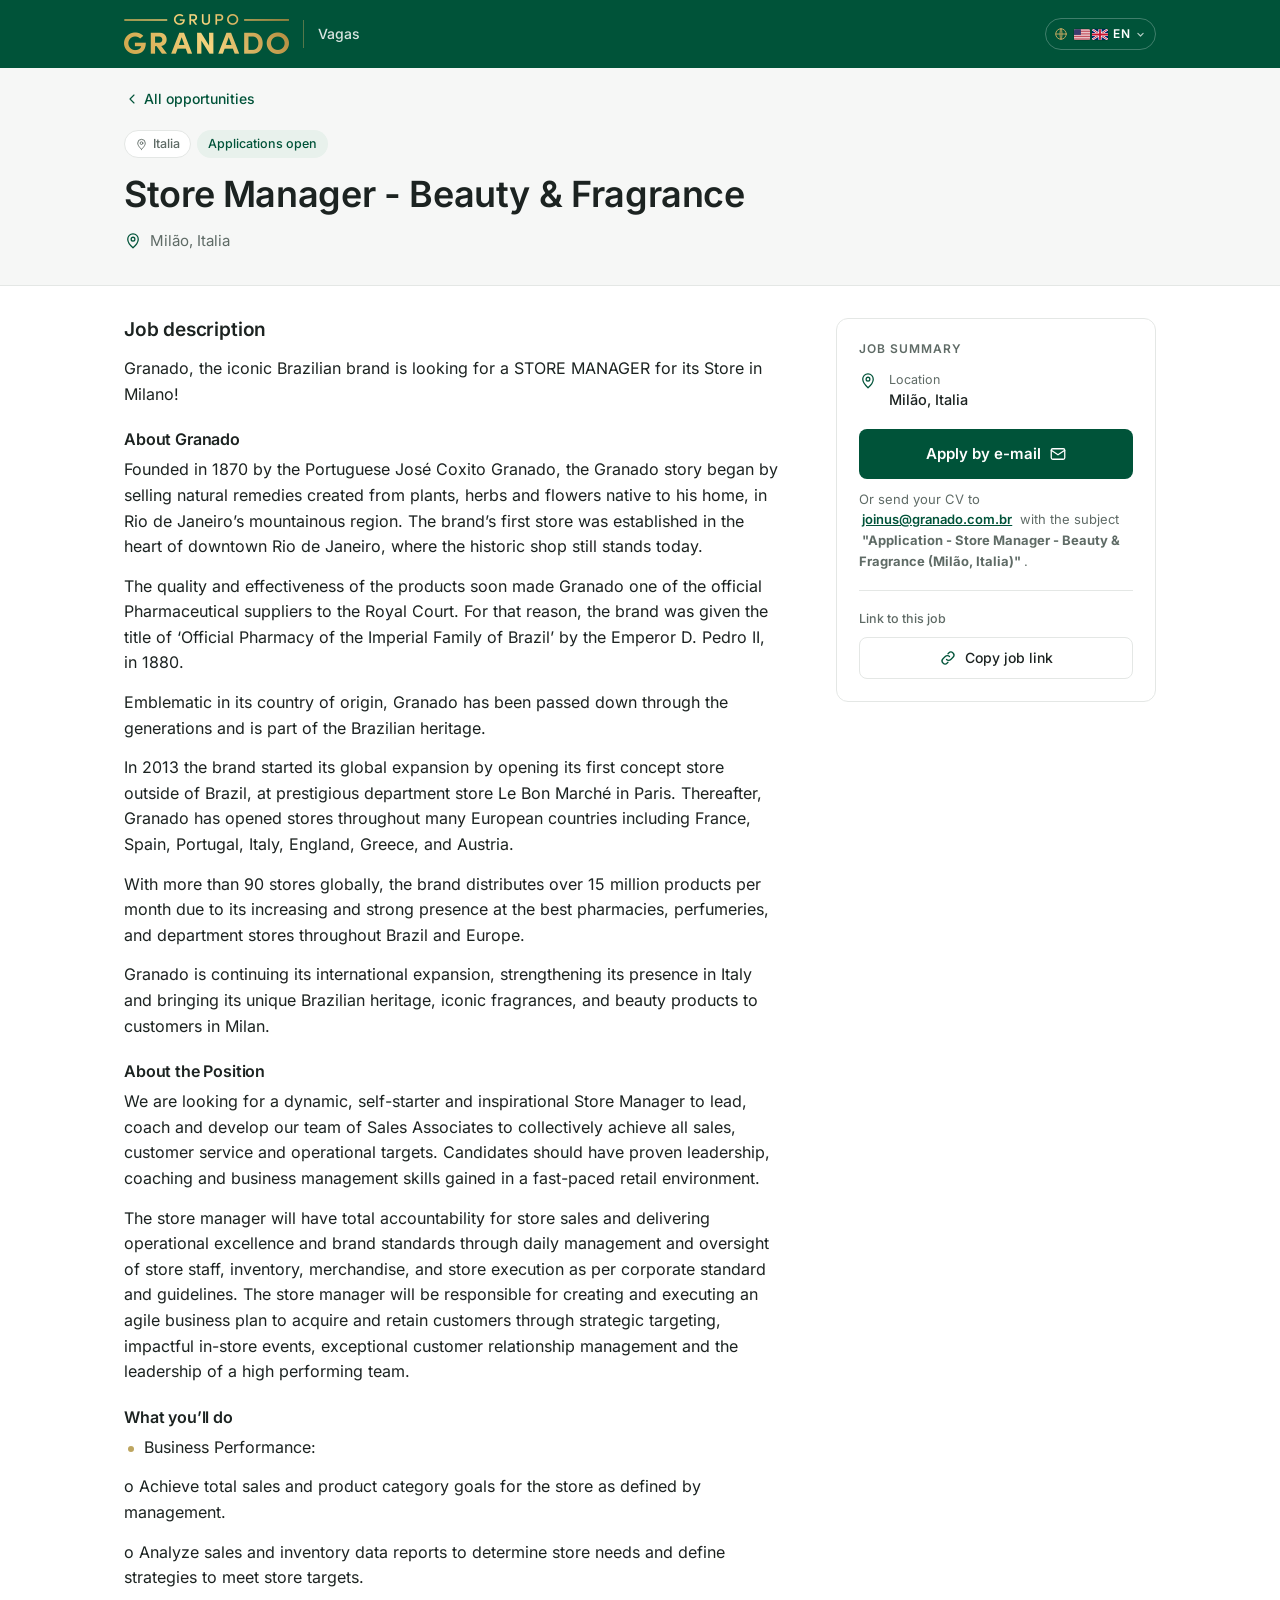
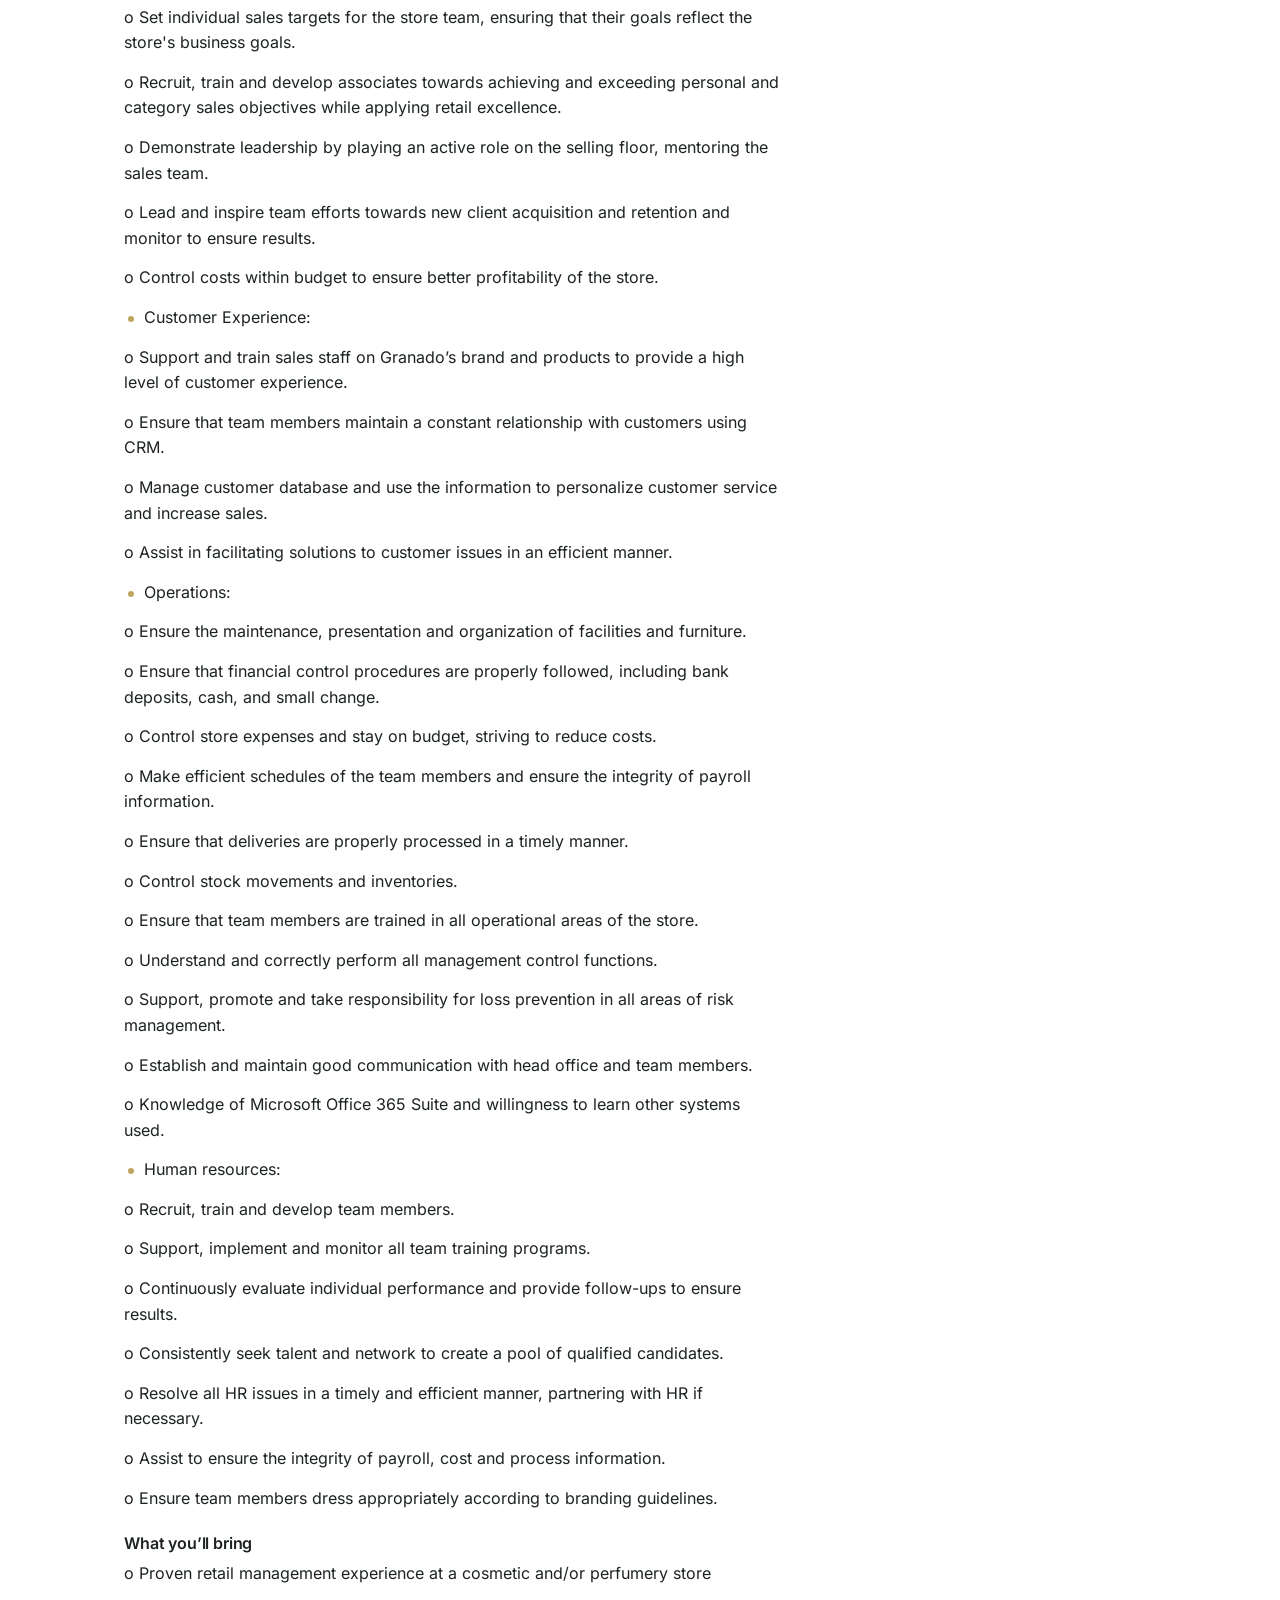
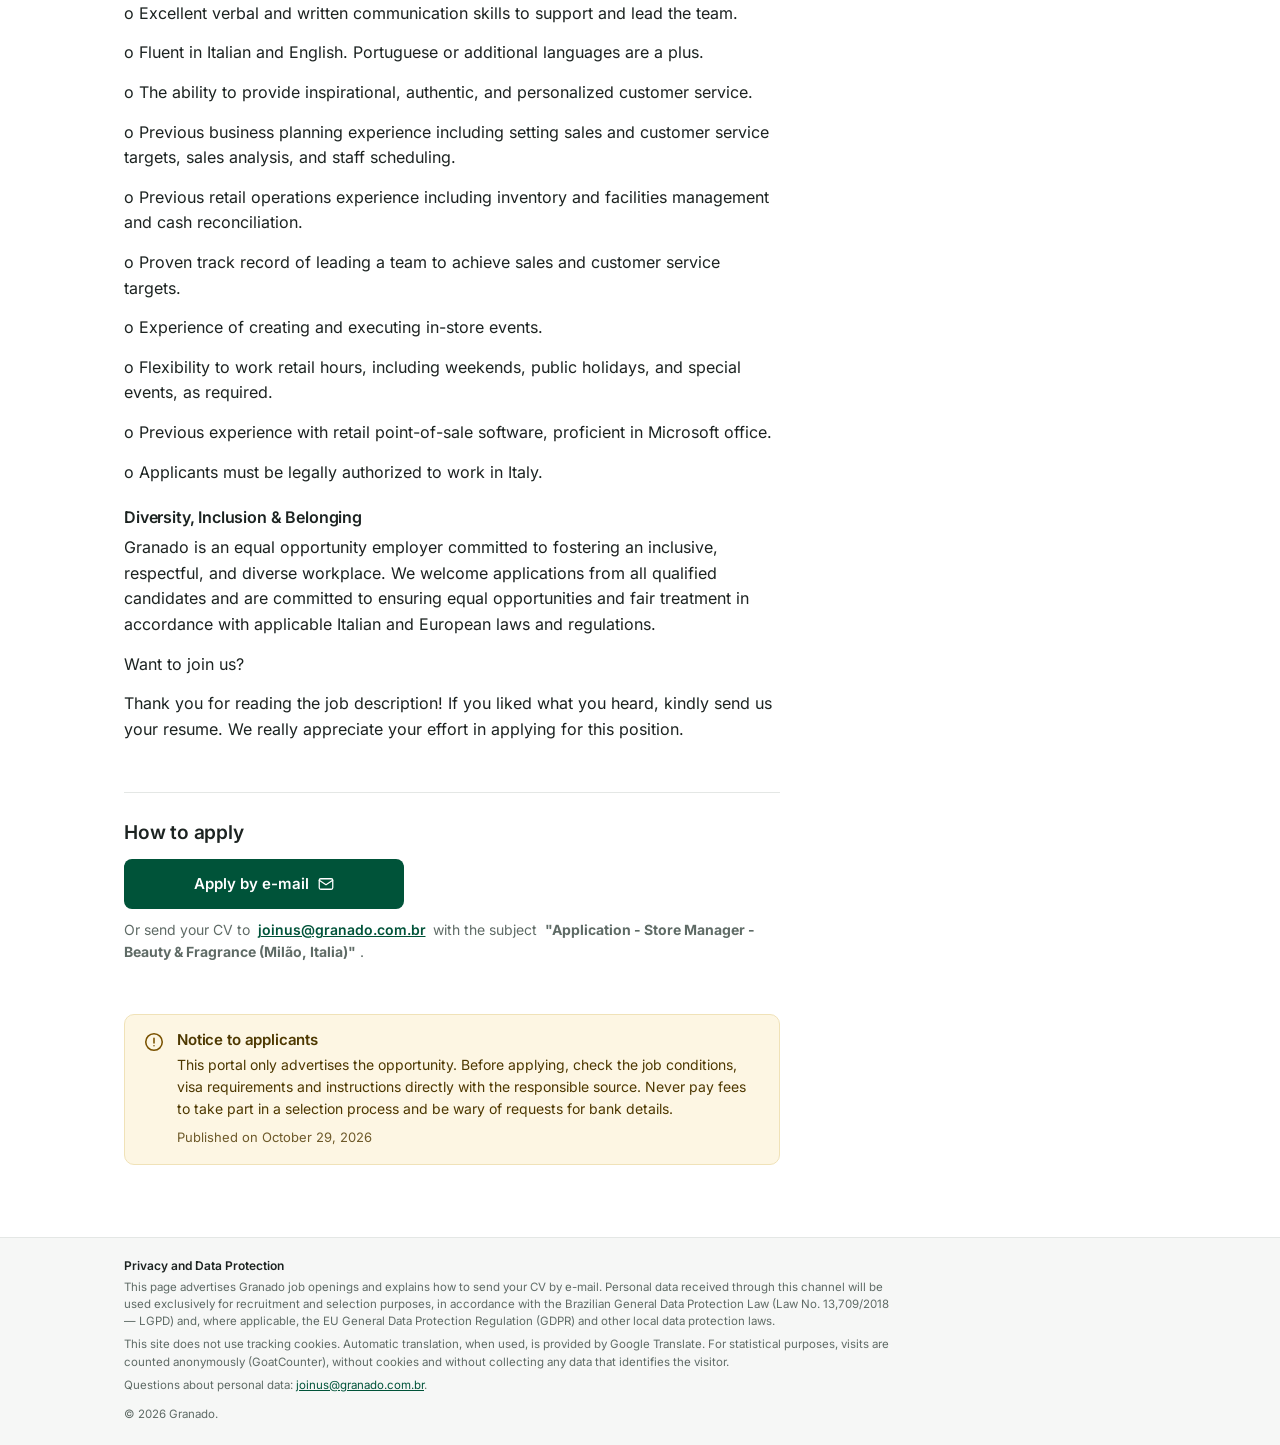
==== commit eb6a4e59: "Vagas atualizadas em 29/10/2026, 16:02:55" ====
--- a/jobs/5pfr47/index.html
+++ b/jobs/5pfr47/index.html
@@ -1,5 +1,5 @@
 <!doctype html>
-<html lang="it">
+<html lang="en">
 <head>
 <meta charset="utf-8">
 <meta name="viewport" content="width=device-width, initial-scale=1">
@@ -8,7 +8,7 @@
 <link rel="canonical" href="https://vagasgranado.github.io/jobs/5pfr47/">
 <meta property="og:type" content="article">
 <meta property="og:site_name" content="Granado">
-<meta property="og:locale" content="it_IT">
+<meta property="og:locale" content="en_US">
 <meta property="og:title" content="Store Manager - Beauty &amp; Fragrance — Milão, Italia | Granado">
 <meta property="og:description" content="Milão, Italia. Granado, the iconic Brazilian brand is looking for a STORE MANAGER for its Store in Milano! About Granado: Founded in 1870 by the Portugues…">
 <meta property="og:url" content="https://vagasgranado.github.io/jobs/5pfr47/">
@@ -21,7 +21,7 @@
 <link rel="stylesheet" href="../../assets/estilo.css">
 </head>
 <body>
-<a class="pular" href="#conteudo"><span class="notranslate" translate="no" data-t="pular">Vai al contenuto</span></a>
+<a class="pular" href="#conteudo"><span class="notranslate" translate="no" data-t="pular">Skip to content</span></a>
 <header class="topo">
   <div class="container topo-inner">
     <a class="marca" href="../../index.html">
@@ -29,7 +29,7 @@
     </a>
     <nav class="idiomas-site notranslate" translate="no" aria-label="Idioma / Language / Langue">
       <button type="button" class="idioma-atual" aria-haspopup="true" aria-expanded="false" aria-controls="idioma-menu" title="Idioma / Language / Langue">
-        <svg class="idioma-globo" viewBox="0 0 24 24" fill="none" stroke="currentColor" stroke-width="1.7" stroke-linecap="round" stroke-linejoin="round" aria-hidden="true"><circle cx="12" cy="12" r="9"/><path d="M3 12h18M12 3c2.5 2.7 2.5 15.3 0 18M12 3c-2.5 2.7-2.5 15.3 0 18"/></svg><span class="idioma-sel"><svg class="bandeira" viewBox="0 0 30 20" aria-hidden="true"><rect width="30" height="20" fill="#fff"/><rect width="10" height="20" fill="#009246"/><rect x="20" width="10" height="20" fill="#ce2b37"/></svg>IT</span><svg class="idioma-seta" viewBox="0 0 12 12" aria-hidden="true"><path d="M2.5 4.5 6 8l3.5-3.5" fill="none" stroke="currentColor" stroke-width="1.6" stroke-linecap="round" stroke-linejoin="round"/></svg>
+        <svg class="idioma-globo" viewBox="0 0 24 24" fill="none" stroke="currentColor" stroke-width="1.7" stroke-linecap="round" stroke-linejoin="round" aria-hidden="true"><circle cx="12" cy="12" r="9"/><path d="M3 12h18M12 3c2.5 2.7 2.5 15.3 0 18M12 3c-2.5 2.7-2.5 15.3 0 18"/></svg><span class="idioma-sel"><svg class="bandeira" viewBox="0 0 30 20" aria-hidden="true"><rect width="30" height="20" fill="#fff"/><path d="M0 1.54h30M0 4.62h30M0 7.69h30M0 10.77h30M0 13.85h30M0 16.92h30M0 20h30" stroke="#b22234" stroke-width="1.54"/><rect width="13" height="10.77" fill="#3c3b6e"/></svg><svg class="bandeira" viewBox="0 0 30 20" aria-hidden="true"><rect width="30" height="20" fill="#012169"/><path d="M0 0 30 20M30 0 0 20" stroke="#fff" stroke-width="4"/><path d="M0 0 30 20M30 0 0 20" stroke="#c8102e" stroke-width="1.6"/><path d="M15 0v20M0 10h30" stroke="#fff" stroke-width="6"/><path d="M15 0v20M0 10h30" stroke="#c8102e" stroke-width="3.4"/></svg>EN</span><svg class="idioma-seta" viewBox="0 0 12 12" aria-hidden="true"><path d="M2.5 4.5 6 8l3.5-3.5" fill="none" stroke="currentColor" stroke-width="1.6" stroke-linecap="round" stroke-linejoin="round"/></svg>
       </button>
       <ul class="idioma-menu" id="idioma-menu" hidden>
         <li><button type="button" data-idioma="pt" data-sigla="PT" lang="pt"><span class="bandeiras"><svg class="bandeira" viewBox="0 0 30 20" aria-hidden="true"><rect width="30" height="20" fill="#009c3b"/><path d="M15 2.5 27 10 15 17.5 3 10z" fill="#ffdf00"/><circle cx="15" cy="10" r="4.3" fill="#002776"/></svg></span><span>Português</span></button></li>
@@ -49,11 +49,11 @@
 
 <div class="cabecalho-vaga">
   <div class="container">
-    <a class="voltar" href="../../index.html"><svg class="ic" viewBox="0 0 24 24" fill="none" stroke="currentColor" stroke-width="1.7" stroke-linecap="round" stroke-linejoin="round" aria-hidden="true"><path d="M15 18l-6-6 6-6"/></svg> <span class="notranslate" translate="no" data-t="todas">Tutte le opportunità</span></a>
+    <a class="voltar" href="../../index.html"><svg class="ic" viewBox="0 0 24 24" fill="none" stroke="currentColor" stroke-width="1.7" stroke-linecap="round" stroke-linejoin="round" aria-hidden="true"><path d="M15 18l-6-6 6-6"/></svg> <span class="notranslate" translate="no" data-t="todas">All opportunities</span></a>
     <div class="etiquetas">
       <span class="etiqueta etiqueta-pais"><svg class="ic" viewBox="0 0 24 24" fill="none" stroke="currentColor" stroke-width="1.7" stroke-linecap="round" stroke-linejoin="round" aria-hidden="true"><path d="M12 21s-7-6.2-7-11.5A7 7 0 0 1 19 9.5C19 14.8 12 21 12 21z"/><circle cx="12" cy="9.5" r="2.5"/></svg> Italia</span>
       
-      <span class="etiqueta etiqueta-aberta"><span class="notranslate" translate="no" data-t="etqAberta">Candidature aperte</span></span>
+      <span class="etiqueta etiqueta-aberta"><span class="notranslate" translate="no" data-t="etqAberta">Applications open</span></span>
     </div>
     <h1>Store Manager - Beauty &amp; Fragrance</h1>
     
@@ -63,7 +63,7 @@
 
 <div class="container grade-vaga">
   <article class="conteudo-vaga">
-    <section class="secao" id="descricao"><h2><span class="notranslate" translate="no" data-t="descricao">Descrizione della posizione</span></h2><div class="texto-livre"><p>Granado, the iconic Brazilian brand is looking for a STORE MANAGER for its Store in Milano!</p>
+    <section class="secao" id="descricao"><h2><span class="notranslate" translate="no" data-t="descricao">Job description</span></h2><div class="texto-livre"><p>Granado, the iconic Brazilian brand is looking for a STORE MANAGER for its Store in Milano!</p>
 <h3>About Granado</h3>
 <p>Founded in 1870 by the Portuguese José Coxito Granado, the Granado story began by selling natural remedies created from plants, herbs and flowers native to his home, in Rio de Janeiro’s mountainous region. The brand’s first store was established in the heart of downtown Rio de Janeiro, where the historic shop still stands today.</p>
 <p>The quality and effectiveness of the products soon made Granado one of the official Pharmaceutical suppliers to the Royal Court. For that reason, the brand was given the title of ‘Official Pharmacy of the Imperial Family of Brazil’ by the Emperor D. Pedro II, in 1880.</p>
@@ -132,47 +132,47 @@
     
     
     
-    <section class="secao" id="candidatura"><h2><span class="notranslate" translate="no" data-t="comoCandidatar">Come candidarsi</span></h2>
+    <section class="secao" id="candidatura"><h2><span class="notranslate" translate="no" data-t="comoCandidatar">How to apply</span></h2>
            
-           <a class="botao botao-principal" data-candidatura href="mailto:joinus@granado.com.br?subject=Candidatura%20-%20Store%20Manager%20-%20Beauty%20%26%20Fragrance%20(Mil%C3%A3o%2C%20Italia)"><span class="notranslate" translate="no" data-t="candEmail">Candidati via e-mail</span> <svg class="ic" viewBox="0 0 24 24" fill="none" stroke="currentColor" stroke-width="1.7" stroke-linecap="round" stroke-linejoin="round" aria-hidden="true"><rect x="3" y="5" width="18" height="14" rx="2"/><path d="M3 7l9 6 9-6"/></svg></a><p class="email-cand" data-candidatura data-t-modelo="ouEnvie">Oppure invia il CV a <a class="notranslate fixo" translate="no" href="mailto:joinus@granado.com.br?subject=Candidatura%20-%20Store%20Manager%20-%20Beauty%20%26%20Fragrance%20(Mil%C3%A3o%2C%20Italia)">joinus@granado.com.br</a> con oggetto <strong class="notranslate fixo" translate="no">"Candidatura - Store Manager - Beauty &amp; Fragrance (Milão, Italia)"</strong>.</p></section>
+           <a class="botao botao-principal" data-candidatura href="mailto:joinus@granado.com.br?subject=Application%20-%20Store%20Manager%20-%20Beauty%20%26%20Fragrance%20(Mil%C3%A3o%2C%20Italia)"><span class="notranslate" translate="no" data-t="candEmail">Apply by e-mail</span> <svg class="ic" viewBox="0 0 24 24" fill="none" stroke="currentColor" stroke-width="1.7" stroke-linecap="round" stroke-linejoin="round" aria-hidden="true"><rect x="3" y="5" width="18" height="14" rx="2"/><path d="M3 7l9 6 9-6"/></svg></a><p class="email-cand" data-candidatura data-t-modelo="ouEnvie">Or send your CV to <a class="notranslate fixo" translate="no" href="mailto:joinus@granado.com.br?subject=Application%20-%20Store%20Manager%20-%20Beauty%20%26%20Fragrance%20(Mil%C3%A3o%2C%20Italia)">joinus@granado.com.br</a> with the subject <strong class="notranslate fixo" translate="no">"Application - Store Manager - Beauty &amp; Fragrance (Milão, Italia)"</strong>.</p></section>
 
     <aside class="aviso" role="note">
       <svg class="ic" viewBox="0 0 24 24" fill="none" stroke="currentColor" stroke-width="1.7" stroke-linecap="round" stroke-linejoin="round" aria-hidden="true"><circle cx="12" cy="12" r="9"/><path d="M12 8v5M12 16h.01"/></svg>
       <div>
-        <h2><span class="notranslate" translate="no" data-t="avisoTitulo">Avviso ai candidati</span></h2>
-        <p><span class="notranslate" translate="no" data-t="avisoTexto">Questo portale si limita a pubblicizzare l'opportunità. Prima di candidarti, verifica condizioni, requisiti di visto e istruzioni direttamente con la fonte responsabile. Non pagare mai per partecipare a una selezione e diffida dalle richieste di dati bancari.</span></p>
+        <h2><span class="notranslate" translate="no" data-t="avisoTitulo">Notice to applicants</span></h2>
+        <p><span class="notranslate" translate="no" data-t="avisoTexto">This portal only advertises the opportunity. Before applying, check the job conditions, visa requirements and instructions directly with the responsible source. Never pay fees to take part in a selection process and be wary of requests for bank details.</span></p>
         
-        <p class="fonte"><span class="notranslate" translate="no" data-t="publicado">Pubblicato il</span> <span class="notranslate" translate="no" data-data="2026-10-29">29 ottobre 2026</span></p>
+        <p class="fonte"><span class="notranslate" translate="no" data-t="publicado">Published on</span> <span class="notranslate" translate="no" data-data="2026-10-29">October 29, 2026</span></p>
       </div>
     </aside>
   </article>
 
   <aside class="lateral">
     <div class="cartao-resumo">
-      <h2><span class="notranslate" translate="no" data-t="resumo">Riepilogo</span></h2>
+      <h2><span class="notranslate" translate="no" data-t="resumo">Job summary</span></h2>
       <dl>
-        <div class="item-resumo"><svg class="ic" viewBox="0 0 24 24" fill="none" stroke="currentColor" stroke-width="1.7" stroke-linecap="round" stroke-linejoin="round" aria-hidden="true"><path d="M12 21s-7-6.2-7-11.5A7 7 0 0 1 19 9.5C19 14.8 12 21 12 21z"/><circle cx="12" cy="9.5" r="2.5"/></svg><div><dt><span class="notranslate" translate="no" data-t="local">Sede</span></dt><dd>Milão, Italia</dd></div></div>
+        <div class="item-resumo"><svg class="ic" viewBox="0 0 24 24" fill="none" stroke="currentColor" stroke-width="1.7" stroke-linecap="round" stroke-linejoin="round" aria-hidden="true"><path d="M12 21s-7-6.2-7-11.5A7 7 0 0 1 19 9.5C19 14.8 12 21 12 21z"/><circle cx="12" cy="9.5" r="2.5"/></svg><div><dt><span class="notranslate" translate="no" data-t="local">Location</span></dt><dd>Milão, Italia</dd></div></div>
       </dl>
-      <a class="botao botao-principal" data-candidatura href="mailto:joinus@granado.com.br?subject=Candidatura%20-%20Store%20Manager%20-%20Beauty%20%26%20Fragrance%20(Mil%C3%A3o%2C%20Italia)"><span class="notranslate" translate="no" data-t="candEmail">Candidati via e-mail</span> <svg class="ic" viewBox="0 0 24 24" fill="none" stroke="currentColor" stroke-width="1.7" stroke-linecap="round" stroke-linejoin="round" aria-hidden="true"><rect x="3" y="5" width="18" height="14" rx="2"/><path d="M3 7l9 6 9-6"/></svg></a><p class="email-cand" data-candidatura data-t-modelo="ouEnvie">Oppure invia il CV a <a class="notranslate fixo" translate="no" href="mailto:joinus@granado.com.br?subject=Candidatura%20-%20Store%20Manager%20-%20Beauty%20%26%20Fragrance%20(Mil%C3%A3o%2C%20Italia)">joinus@granado.com.br</a> con oggetto <strong class="notranslate fixo" translate="no">"Candidatura - Store Manager - Beauty &amp; Fragrance (Milão, Italia)"</strong>.</p>
+      <a class="botao botao-principal" data-candidatura href="mailto:joinus@granado.com.br?subject=Application%20-%20Store%20Manager%20-%20Beauty%20%26%20Fragrance%20(Mil%C3%A3o%2C%20Italia)"><span class="notranslate" translate="no" data-t="candEmail">Apply by e-mail</span> <svg class="ic" viewBox="0 0 24 24" fill="none" stroke="currentColor" stroke-width="1.7" stroke-linecap="round" stroke-linejoin="round" aria-hidden="true"><rect x="3" y="5" width="18" height="14" rx="2"/><path d="M3 7l9 6 9-6"/></svg></a><p class="email-cand" data-candidatura data-t-modelo="ouEnvie">Or send your CV to <a class="notranslate fixo" translate="no" href="mailto:joinus@granado.com.br?subject=Application%20-%20Store%20Manager%20-%20Beauty%20%26%20Fragrance%20(Mil%C3%A3o%2C%20Italia)">joinus@granado.com.br</a> with the subject <strong class="notranslate fixo" translate="no">"Application - Store Manager - Beauty &amp; Fragrance (Milão, Italia)"</strong>.</p>
       <div class="compartilhar">
-        <p><span class="notranslate" translate="no" data-t="linkVaga">Link a questa offerta</span></p>
+        <p><span class="notranslate" translate="no" data-t="linkVaga">Link to this job</span></p>
         <div class="botoes-compartilhar">
-          <button type="button" class="botao botao-secundario" data-copiar="https://vagasgranado.github.io/jobs/5pfr47/" data-copiado="Link copiato!"><svg class="ic" viewBox="0 0 24 24" fill="none" stroke="currentColor" stroke-width="1.7" stroke-linecap="round" stroke-linejoin="round" aria-hidden="true"><path d="M10 14a4 4 0 0 0 5.7 0l3-3a4 4 0 0 0-5.7-5.7l-1 1M14 10a4 4 0 0 0-5.7 0l-3 3a4 4 0 0 0 5.7 5.7l1-1"/></svg> <span class="notranslate" translate="no" data-t="copiar">Copia link dell'offerta</span></button>
+          <button type="button" class="botao botao-secundario" data-copiar="https://vagasgranado.github.io/jobs/5pfr47/" data-copiado="Link copied!"><svg class="ic" viewBox="0 0 24 24" fill="none" stroke="currentColor" stroke-width="1.7" stroke-linecap="round" stroke-linejoin="round" aria-hidden="true"><path d="M10 14a4 4 0 0 0 5.7 0l3-3a4 4 0 0 0-5.7-5.7l-1 1M14 10a4 4 0 0 0-5.7 0l-3 3a4 4 0 0 0 5.7 5.7l1-1"/></svg> <span class="notranslate" translate="no" data-t="copiar">Copy job link</span></button>
         </div>
       </div>
     </div>
   </aside>
 </div>
-<div class="barra-movel" data-candidatura><a class="botao botao-principal" href="mailto:joinus@granado.com.br?subject=Candidatura%20-%20Store%20Manager%20-%20Beauty%20%26%20Fragrance%20(Mil%C3%A3o%2C%20Italia)"><span class="notranslate" translate="no" data-t="candEmail">Candidati via e-mail</span> <svg class="ic" viewBox="0 0 24 24" fill="none" stroke="currentColor" stroke-width="1.7" stroke-linecap="round" stroke-linejoin="round" aria-hidden="true"><rect x="3" y="5" width="18" height="14" rx="2"/><path d="M3 7l9 6 9-6"/></svg></a></div>
+<div class="barra-movel" data-candidatura><a class="botao botao-principal" href="mailto:joinus@granado.com.br?subject=Application%20-%20Store%20Manager%20-%20Beauty%20%26%20Fragrance%20(Mil%C3%A3o%2C%20Italia)"><span class="notranslate" translate="no" data-t="candEmail">Apply by e-mail</span> <svg class="ic" viewBox="0 0 24 24" fill="none" stroke="currentColor" stroke-width="1.7" stroke-linecap="round" stroke-linejoin="round" aria-hidden="true"><rect x="3" y="5" width="18" height="14" rx="2"/><path d="M3 7l9 6 9-6"/></svg></a></div>
 
 </main>
 <footer class="rodape">
   <div class="container">
     <div class="privacidade">
-      <h2><span class="notranslate" translate="no" data-t="privTitulo">Privacy e protezione dei dati</span></h2>
-      <p><span class="notranslate" translate="no" data-t="privTexto">Questa pagina pubblica le offerte di lavoro di Granado e indica come inviare il CV via e-mail. I dati personali ricevuti tramite questo canale saranno utilizzati esclusivamente per finalità di ricerca e selezione del personale, in conformità con la Legge generale sulla protezione dei dati del Brasile (Legge n. 13.709/2018 — LGPD) e, ove applicabile, con il Regolamento generale sulla protezione dei dati dell'Unione europea (GDPR) e le altre leggi locali in materia di protezione dei dati.</span></p>
-      <p><span class="notranslate" translate="no" data-t="privCookies">Questo sito non utilizza cookie di tracciamento. La traduzione automatica, se utilizzata, è fornita da Google Traduttore.</span> <span class="notranslate" translate="no" data-t="privContagem">A fini statistici, le visite vengono conteggiate in forma anonima (GoatCounter), senza cookie e senza raccogliere dati che identifichino il visitatore.</span></p>
-      <p><span class="notranslate" translate="no" data-t="privContato">Domande sui dati personali:</span> <a class="notranslate" translate="no" href="mailto:joinus@granado.com.br">joinus@granado.com.br</a>.</p>
+      <h2><span class="notranslate" translate="no" data-t="privTitulo">Privacy and Data Protection</span></h2>
+      <p><span class="notranslate" translate="no" data-t="privTexto">This page advertises Granado job openings and explains how to send your CV by e-mail. Personal data received through this channel will be used exclusively for recruitment and selection purposes, in accordance with the Brazilian General Data Protection Law (Law No. 13,709/2018 — LGPD) and, where applicable, the EU General Data Protection Regulation (GDPR) and other local data protection laws.</span></p>
+      <p><span class="notranslate" translate="no" data-t="privCookies">This site does not use tracking cookies. Automatic translation, when used, is provided by Google Translate.</span> <span class="notranslate" translate="no" data-t="privContagem">For statistical purposes, visits are counted anonymously (GoatCounter), without cookies and without collecting any data that identifies the visitor.</span></p>
+      <p><span class="notranslate" translate="no" data-t="privContato">Questions about personal data:</span> <a class="notranslate" translate="no" href="mailto:joinus@granado.com.br">joinus@granado.com.br</a>.</p>
     </div>
     <p class="direitos">© 2026 Granado.</p>
   </div>
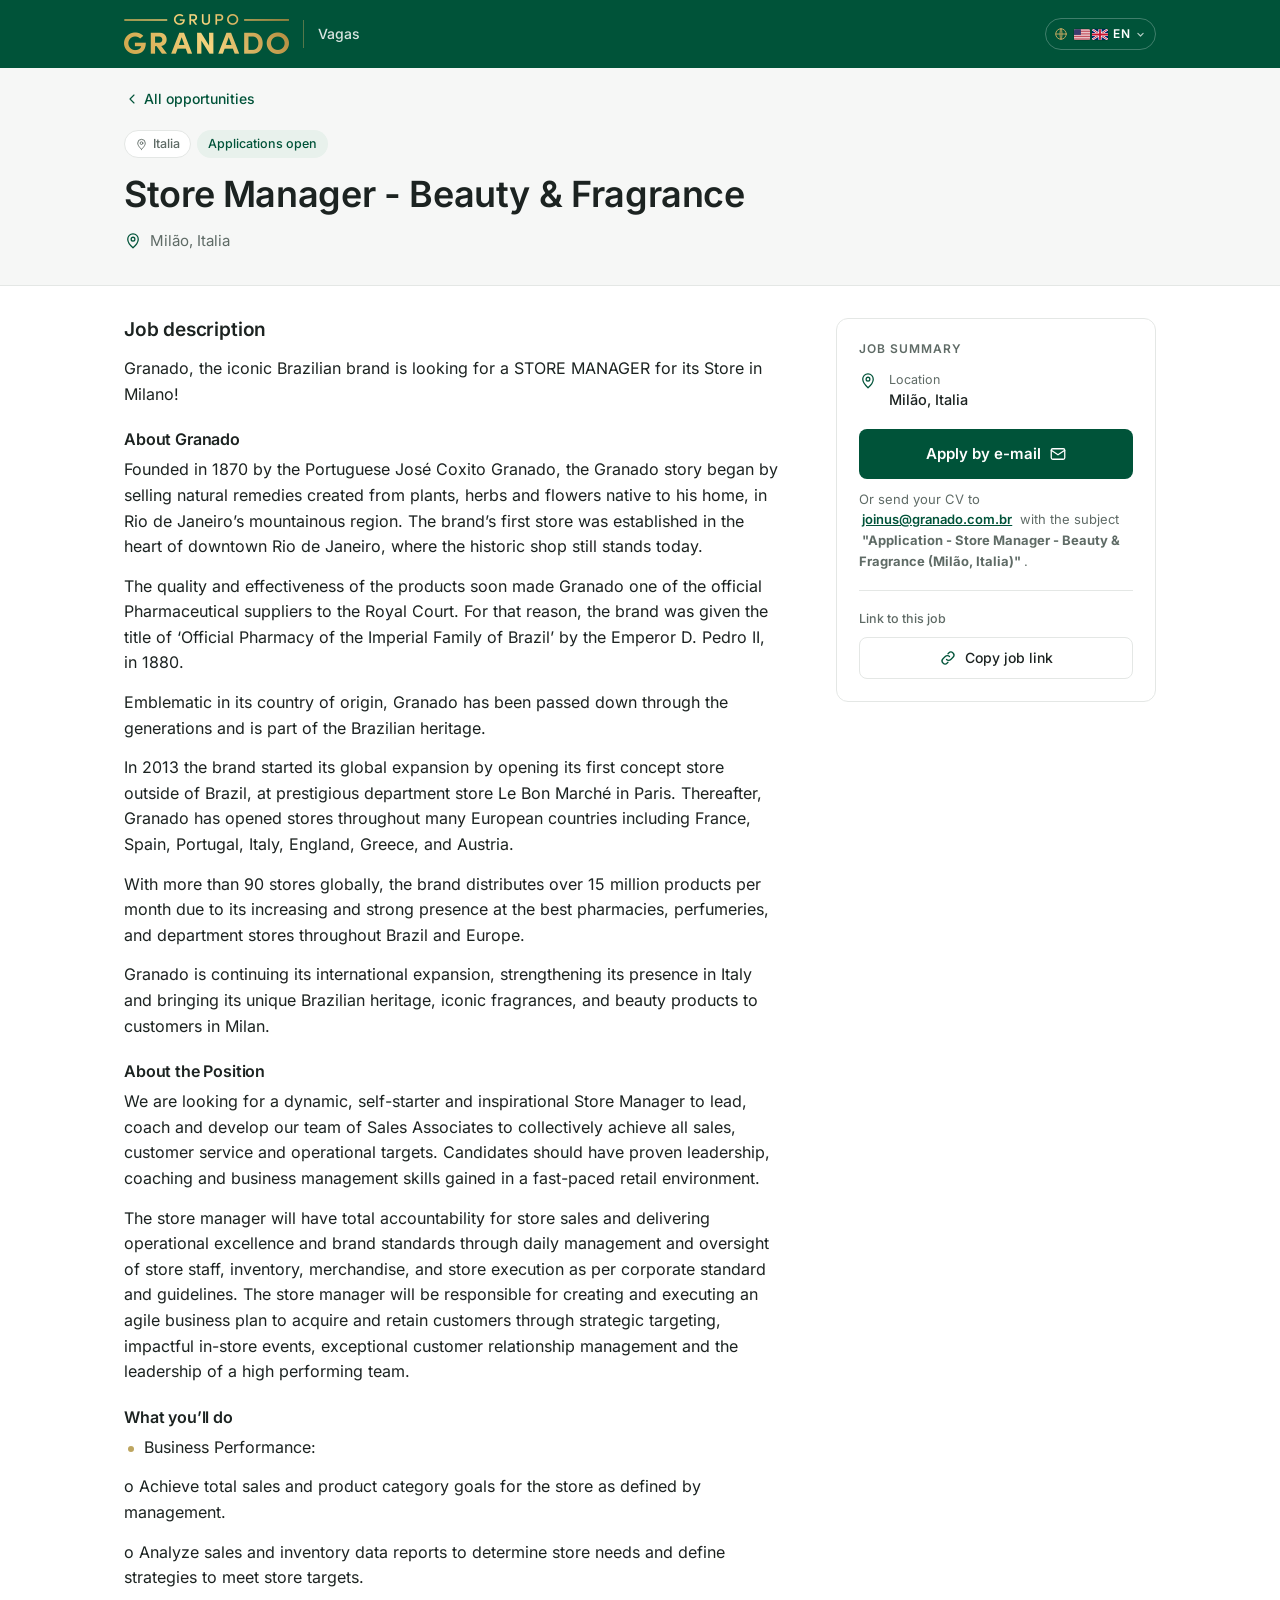
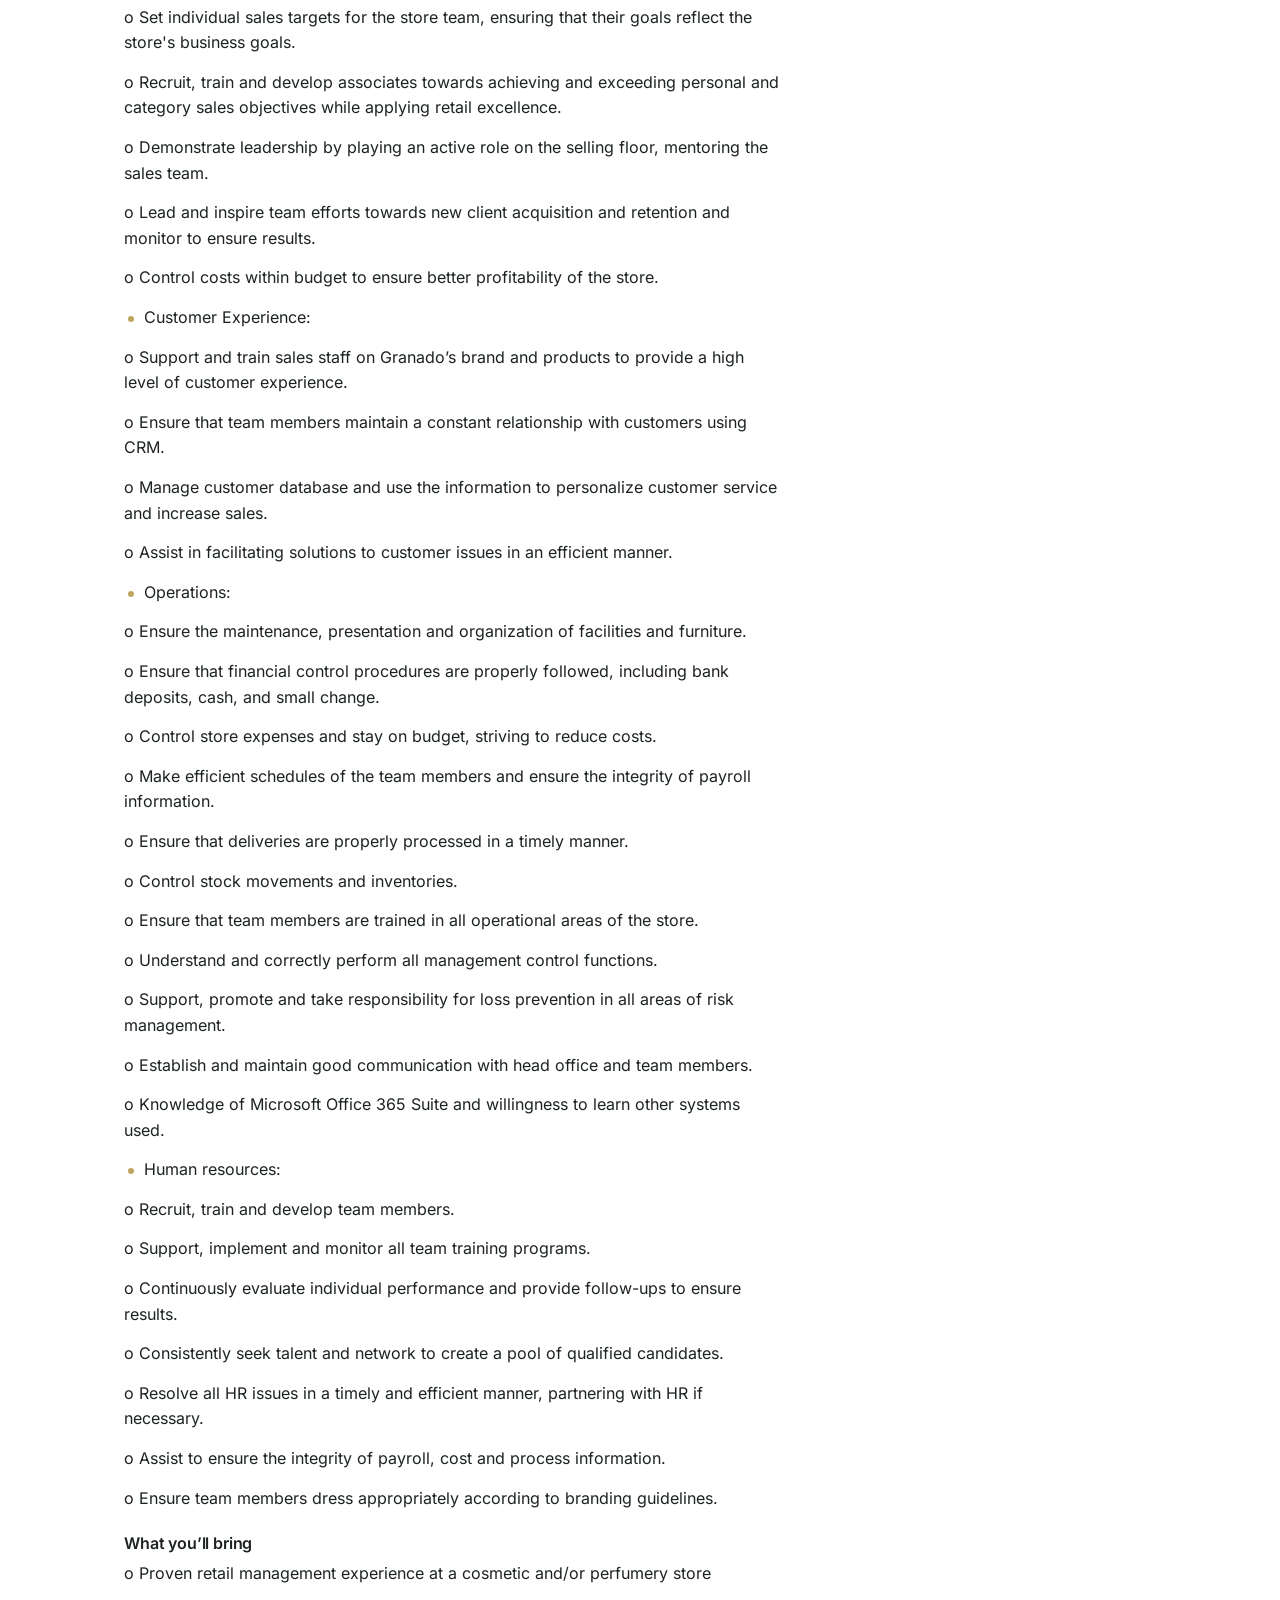
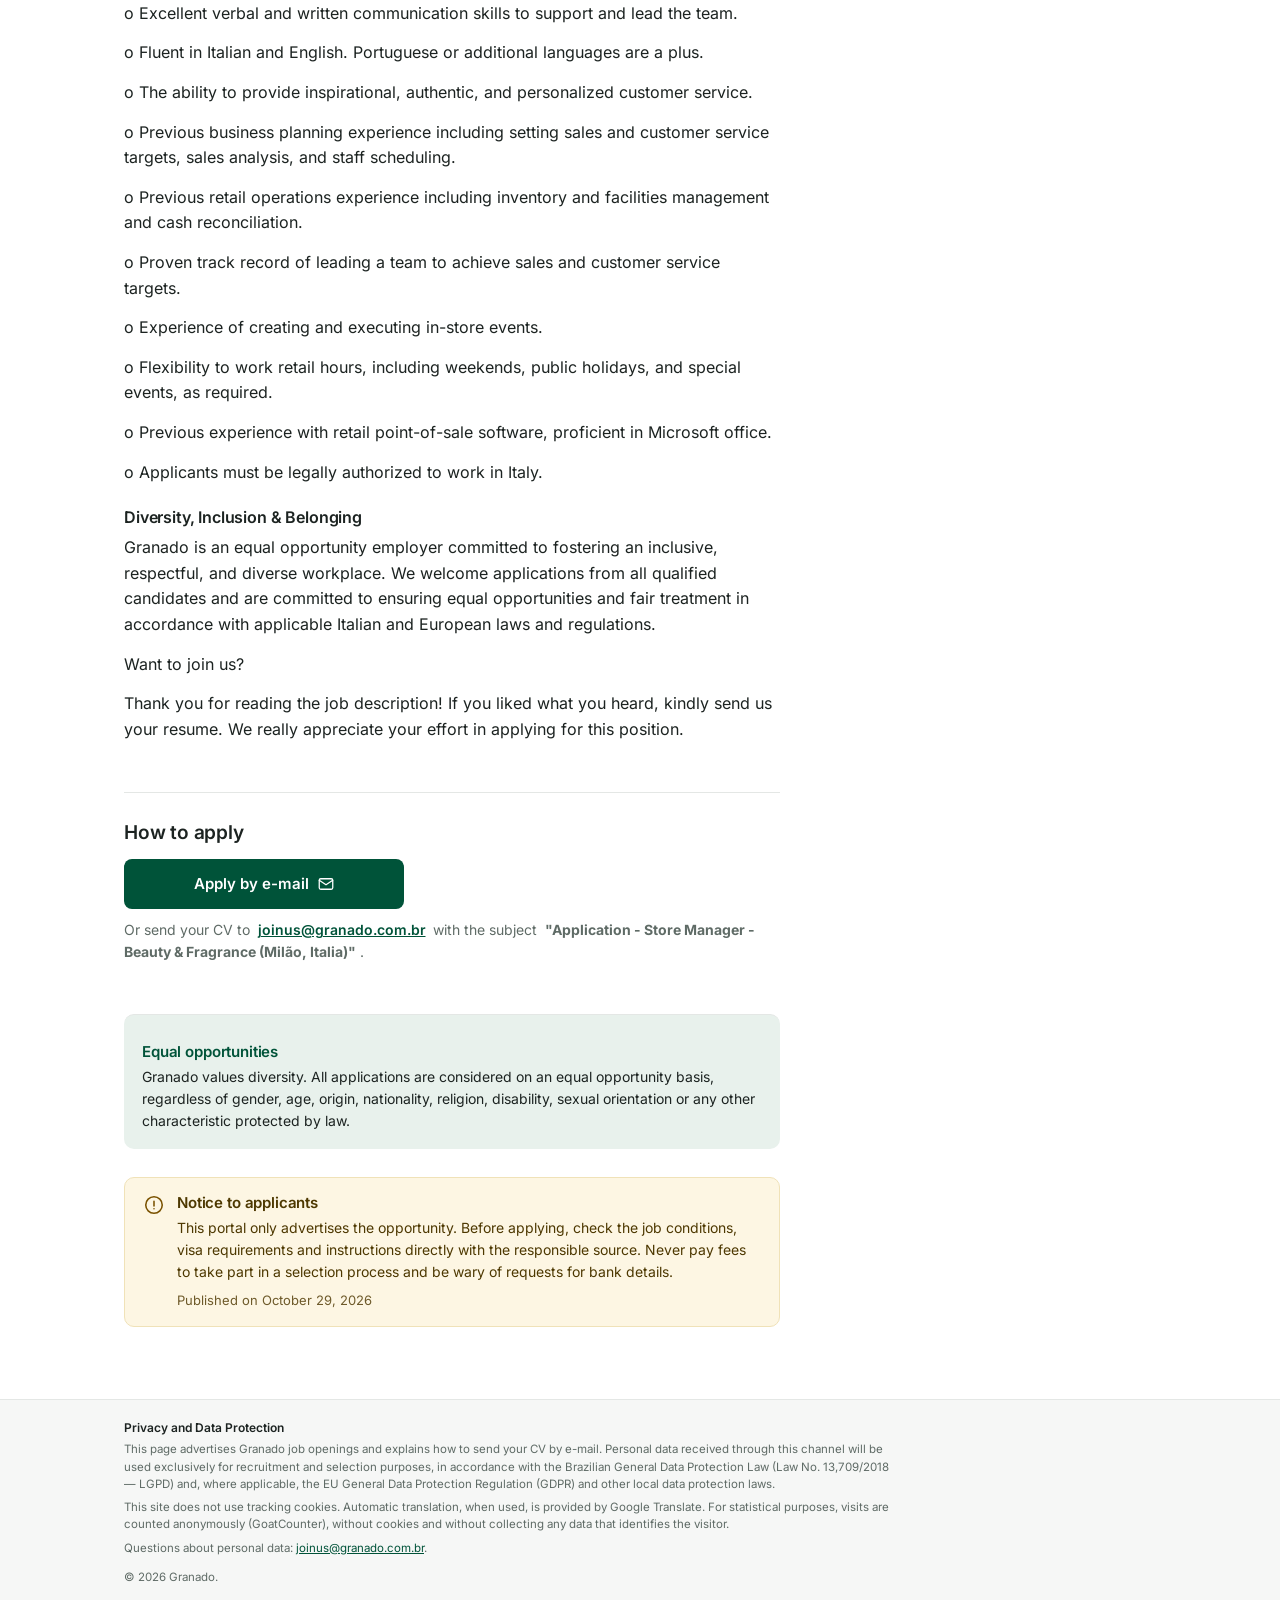
==== commit ba9a68a0: "Vagas atualizadas em 29/10/2026, 16:29:11" ====
--- a/jobs/5pfr47/index.html
+++ b/jobs/5pfr47/index.html
@@ -1,5 +1,5 @@
 <!doctype html>
-<html lang="en">
+<html lang="en" data-texto="en">
 <head>
 <meta charset="utf-8">
 <meta name="viewport" content="width=device-width, initial-scale=1">
@@ -19,6 +19,7 @@
 <link rel="icon" href="../../assets/icone.svg" type="image/svg+xml">
 <link rel="preload" href="../../assets/inter-latin.woff2" as="font" type="font/woff2" crossorigin>
 <link rel="stylesheet" href="../../assets/estilo.css">
+<script type="application/ld+json">{"@context":"https://schema.org/","@type":"JobPosting","title":"Store Manager - Beauty & Fragrance","description":"\u003cp>Granado, the iconic Brazilian brand is looking for a STORE MANAGER for its Store in Milano!\u003c/p>\n\u003ch3>About Granado\u003c/h3>\n\u003cp>Founded in 1870 by the Portuguese José Coxito Granado, the Granado story began by selling natural remedies created from plants, herbs and flowers native to his home, in Rio de Janeiro’s mountainous region. The brand’s first store was established in the heart of downtown Rio de Janeiro, where the historic shop still stands today.\u003c/p>\n\u003cp>The quality and effectiveness of the products soon made Granado one of the official Pharmaceutical suppliers to the Royal Court. For that reason, the brand was given the title of ‘Official Pharmacy of the Imperial Family of Brazil’ by the Emperor D. Pedro II, in 1880.\u003c/p>\n\u003cp>Emblematic in its country of origin, Granado has been passed down through the generations and is part of the Brazilian heritage.\u003c/p>\n\u003cp>In 2013 the brand started its global expansion by opening its first concept store outside of Brazil, at prestigious department store Le Bon Marché in Paris. Thereafter, Granado has opened stores throughout many European countries including France, Spain, Portugal, Italy, England, Greece, and Austria.\u003c/p>\n\u003cp>With more than 90 stores globally, the brand distributes over 15 million products per month due to its increasing and strong presence at the best pharmacies, perfumeries, and department stores throughout Brazil and Europe.\u003c/p>\n\u003cp>Granado is continuing its international expansion, strengthening its presence in Italy and bringing its unique Brazilian heritage, iconic fragrances, and beauty products to customers in Milan.\u003c/p>\n\u003ch3>About the Position\u003c/h3>\n\u003cp>We are looking for a dynamic, self-starter and inspirational Store Manager to lead, coach and develop our team of Sales Associates to collectively achieve all sales, customer service and operational targets. Candidates should have proven leadership, coaching and business management skills gained in a fast-paced retail environment.\u003c/p>\n\u003cp>The store manager will have total accountability for store sales and delivering operational excellence and brand standards through daily management and oversight of store staff, inventory, merchandise, and store execution as per corporate standard and guidelines. The store manager will be responsible for creating and executing an agile business plan to acquire and retain customers through strategic targeting, impactful in-store events, exceptional customer relationship management and the leadership of a high performing team.\u003c/p>\n\u003ch3>What you’ll do\u003c/h3>\n\u003cul class=\"lista\">\u003cli>Business Performance:\u003c/li>\u003c/ul>\n\u003cp>o Achieve total sales and product category goals for the store as defined by management.\u003c/p>\n\u003cp>o Analyze sales and inventory data reports to determine store needs and define strategies to meet store targets.\u003c/p>\n\u003cp>o Set individual sales targets for the store team, ensuring that their goals reflect the store&#39;s business goals.\u003c/p>\n\u003cp>o Recruit, train and develop associates towards achieving and exceeding personal and category sales objectives while applying retail excellence.\u003c/p>\n\u003cp>o Demonstrate leadership by playing an active role on the selling floor, mentoring the sales team.\u003c/p>\n\u003cp>o Lead and inspire team efforts towards new client acquisition and retention and monitor to ensure results.\u003c/p>\n\u003cp>o Control costs within budget to ensure better profitability of the store.\u003c/p>\n\u003cul class=\"lista\">\u003cli>Customer Experience:\u003c/li>\u003c/ul>\n\u003cp>o Support and train sales staff on Granado’s brand and products to provide a high level of customer experience.\u003c/p>\n\u003cp>o Ensure that team members maintain a constant relationship with customers using CRM.\u003c/p>\n\u003cp>o Manage customer database and use the information to personalize customer service and increase sales.\u003c/p>\n\u003cp>o Assist in facilitating solutions to customer issues in an efficient manner.\u003c/p>\n\u003cul class=\"lista\">\u003cli>Operations:\u003c/li>\u003c/ul>\n\u003cp>o Ensure the maintenance, presentation and organization of facilities and furniture.\u003c/p>\n\u003cp>o Ensure that financial control procedures are properly followed, including bank deposits, cash, and small change.\u003c/p>\n\u003cp>o Control store expenses and stay on budget, striving to reduce costs.\u003c/p>\n\u003cp>o Make efficient schedules of the team members and ensure the integrity of payroll information.\u003c/p>\n\u003cp>o Ensure that deliveries are properly processed in a timely manner.\u003c/p>\n\u003cp>o Control stock movements and inventories.\u003c/p>\n\u003cp>o Ensure that team members are trained in all operational areas of the store.\u003c/p>\n\u003cp>o Understand and correctly perform all management control functions.\u003c/p>\n\u003cp>o Support, promote and take responsibility for loss prevention in all areas of risk management.\u003c/p>\n\u003cp>o Establish and maintain good communication with head office and team members.\u003c/p>\n\u003cp>o Knowledge of Microsoft Office 365 Suite and willingness to learn other systems used.\u003c/p>\n\u003cul class=\"lista\">\u003cli>Human resources:\u003c/li>\u003c/ul>\n\u003cp>o Recruit, train and develop team members.\u003c/p>\n\u003cp>o Support, implement and monitor all team training programs.\u003c/p>\n\u003cp>o Continuously evaluate individual performance and provide follow-ups to ensure results.\u003c/p>\n\u003cp>o Consistently seek talent and network to create a pool of qualified candidates.\u003c/p>\n\u003cp>o Resolve all HR issues in a timely and efficient manner, partnering with HR if necessary.\u003c/p>\n\u003cp>o Assist to ensure the integrity of payroll, cost and process information.\u003c/p>\n\u003cp>o Ensure team members dress appropriately according to branding guidelines.\u003c/p>\n\u003ch3>What you’ll bring\u003c/h3>\n\u003cp>o Proven retail management experience at a cosmetic and/or perfumery store\u003c/p>\n\u003cp>o Excellent verbal and written communication skills to support and lead the team.\u003c/p>\n\u003cp>o Fluent in Italian and English. Portuguese or additional languages are a plus.\u003c/p>\n\u003cp>o The ability to provide inspirational, authentic, and personalized customer service.\u003c/p>\n\u003cp>o Previous business planning experience including setting sales and customer service targets, sales analysis, and staff scheduling.\u003c/p>\n\u003cp>o Previous retail operations experience including inventory and facilities management and cash reconciliation.\u003c/p>\n\u003cp>o Proven track record of leading a team to achieve sales and customer service targets.\u003c/p>\n\u003cp>o Experience of creating and executing in-store events.\u003c/p>\n\u003cp>o Flexibility to work retail hours, including weekends, public holidays, and special events, as required.\u003c/p>\n\u003cp>o Previous experience with retail point-of-sale software, proficient in Microsoft office.\u003c/p>\n\u003cp>o Applicants must be legally authorized to work in Italy.\u003c/p>\n\u003ch3>Diversity, Inclusion &amp; Belonging\u003c/h3>\n\u003cp>Granado is an equal opportunity employer committed to fostering an inclusive, respectful, and diverse workplace. We welcome applications from all qualified candidates and are committed to ensuring equal opportunities and fair treatment in accordance with applicable Italian and European laws and regulations.\u003c/p>\n\u003cp>Want to join us?\u003c/p>\n\u003cp>Thank you for reading the job description! If you liked what you heard, kindly send us your resume. We really appreciate your effort in applying for this position.\u003c/p>\u003cp>Granado values diversity. All applications are considered on an equal opportunity basis, regardless of gender, age, origin, nationality, religion, disability, sexual orientation or any other characteristic protected by law.\u003c/p>","identifier":{"@type":"PropertyValue","name":"Granado","value":"5pfr47"},"datePosted":"2026-10-29","hiringOrganization":{"@type":"Organization","name":"Granado","logo":"https://vagasgranado.github.io/assets/marca-grupo-granado.png"},"jobLocation":{"@type":"Place","address":{"@type":"PostalAddress","addressLocality":"Milão","addressCountry":"IT"}},"directApply":false}</script>
 </head>
 <body>
 <a class="pular" href="#conteudo"><span class="notranslate" translate="no" data-t="pular">Skip to content</span></a>
@@ -136,6 +137,8 @@
            
            <a class="botao botao-principal" data-candidatura href="mailto:joinus@granado.com.br?subject=Application%20-%20Store%20Manager%20-%20Beauty%20%26%20Fragrance%20(Mil%C3%A3o%2C%20Italia)"><span class="notranslate" translate="no" data-t="candEmail">Apply by e-mail</span> <svg class="ic" viewBox="0 0 24 24" fill="none" stroke="currentColor" stroke-width="1.7" stroke-linecap="round" stroke-linejoin="round" aria-hidden="true"><rect x="3" y="5" width="18" height="14" rx="2"/><path d="M3 7l9 6 9-6"/></svg></a><p class="email-cand" data-candidatura data-t-modelo="ouEnvie">Or send your CV to <a class="notranslate fixo" translate="no" href="mailto:joinus@granado.com.br?subject=Application%20-%20Store%20Manager%20-%20Beauty%20%26%20Fragrance%20(Mil%C3%A3o%2C%20Italia)">joinus@granado.com.br</a> with the subject <strong class="notranslate fixo" translate="no">"Application - Store Manager - Beauty &amp; Fragrance (Milão, Italia)"</strong>.</p></section>
 
+    <section class="secao igualdade" id="igualdade"><h2><span class="notranslate" translate="no" data-t="igualdadeTitulo">Equal opportunities</span></h2><p><span class="notranslate" translate="no" data-t="igualdadeTexto">Granado values diversity. All applications are considered on an equal opportunity basis, regardless of gender, age, origin, nationality, religion, disability, sexual orientation or any other characteristic protected by law.</span></p></section>
+
     <aside class="aviso" role="note">
       <svg class="ic" viewBox="0 0 24 24" fill="none" stroke="currentColor" stroke-width="1.7" stroke-linecap="round" stroke-linejoin="round" aria-hidden="true"><circle cx="12" cy="12" r="9"/><path d="M12 8v5M12 16h.01"/></svg>
       <div>
--- a/assets/estilo.css
+++ b/assets/estilo.css
@@ -208,3 +208,7 @@
 }
 @media (prefers-reduced-motion: reduce) { * { transition: none !important; } }
 @media print { .topo, .lateral .compartilhar, .barra-movel, .rodape { display: none; } }
+/* igualdade de oportunidades (frase-padrão em todas as vagas) */
+.igualdade { background: var(--verde-claro); border-radius: var(--raio); padding: 16px 18px; }
+.igualdade h2 { font-size: 15px; margin: 0 0 4px; color: var(--verde); }
+.igualdade p { margin: 0; font-size: 14px; color: var(--texto); }
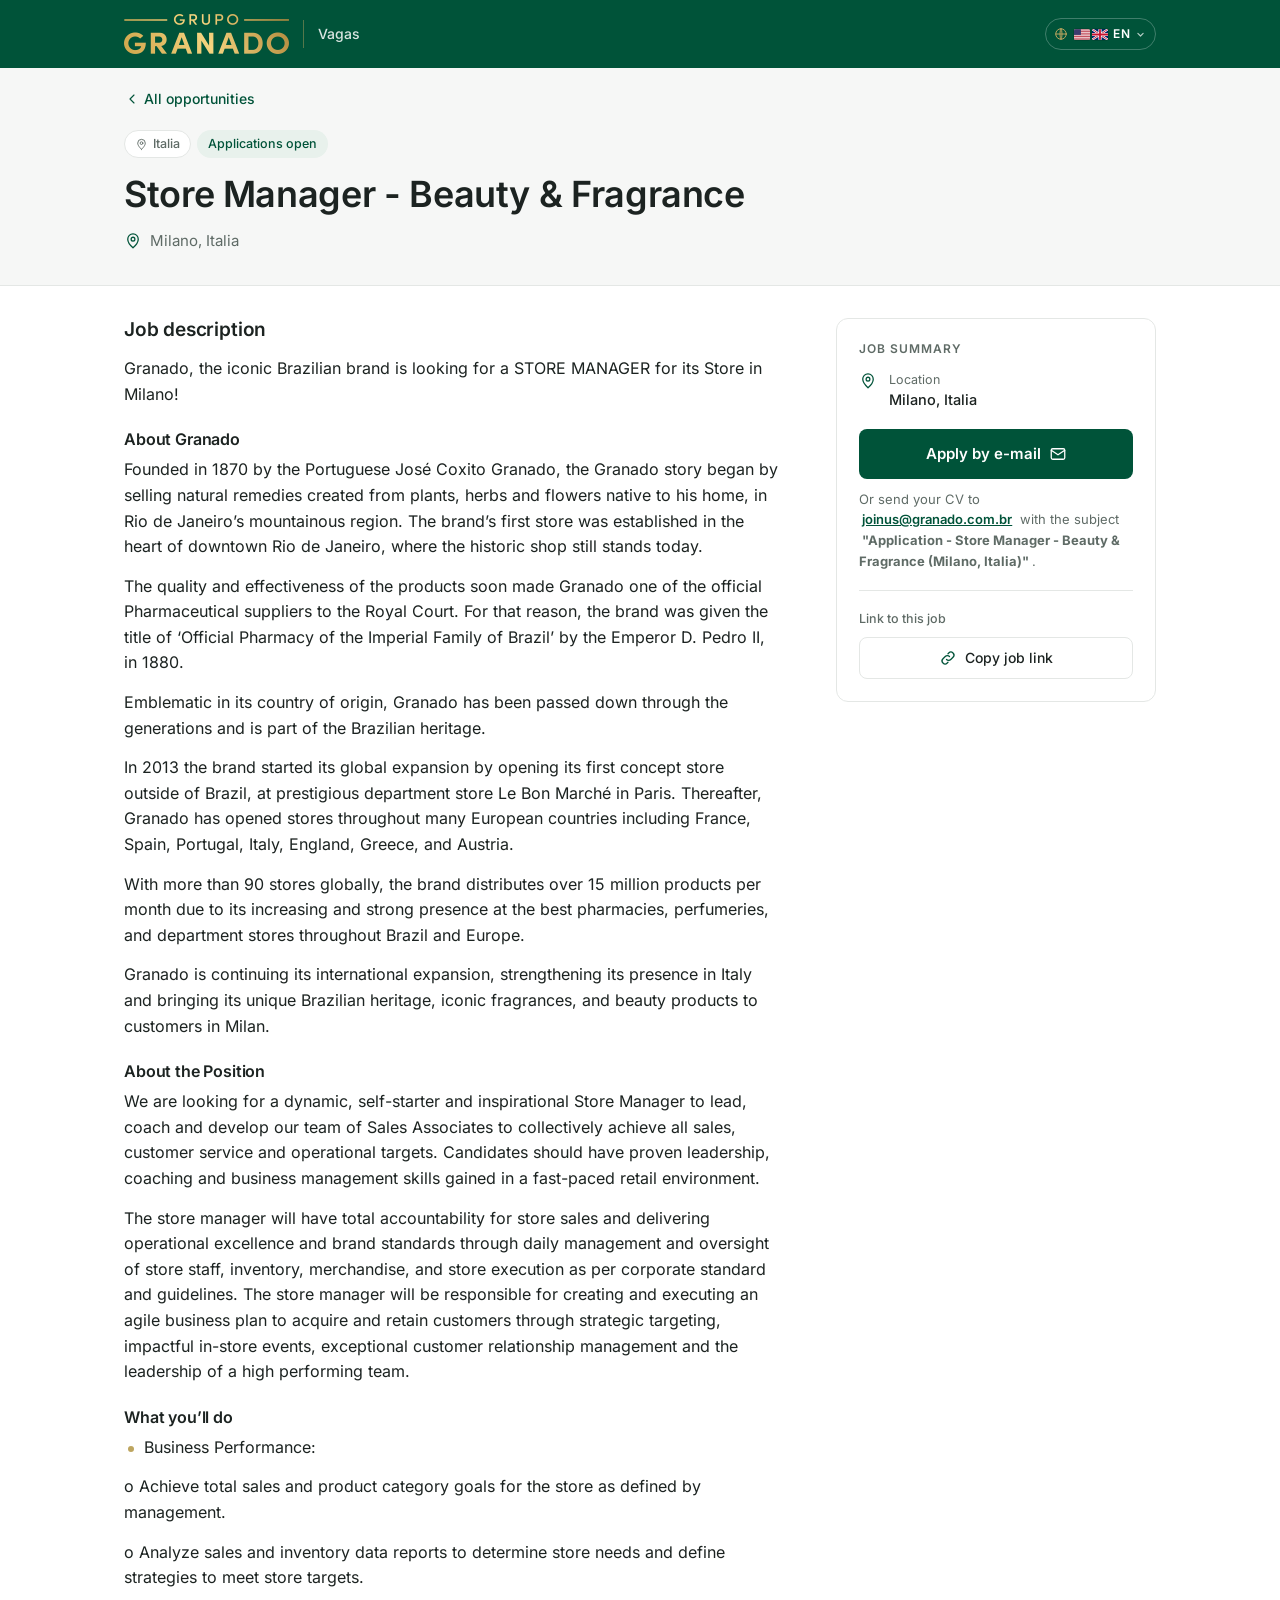
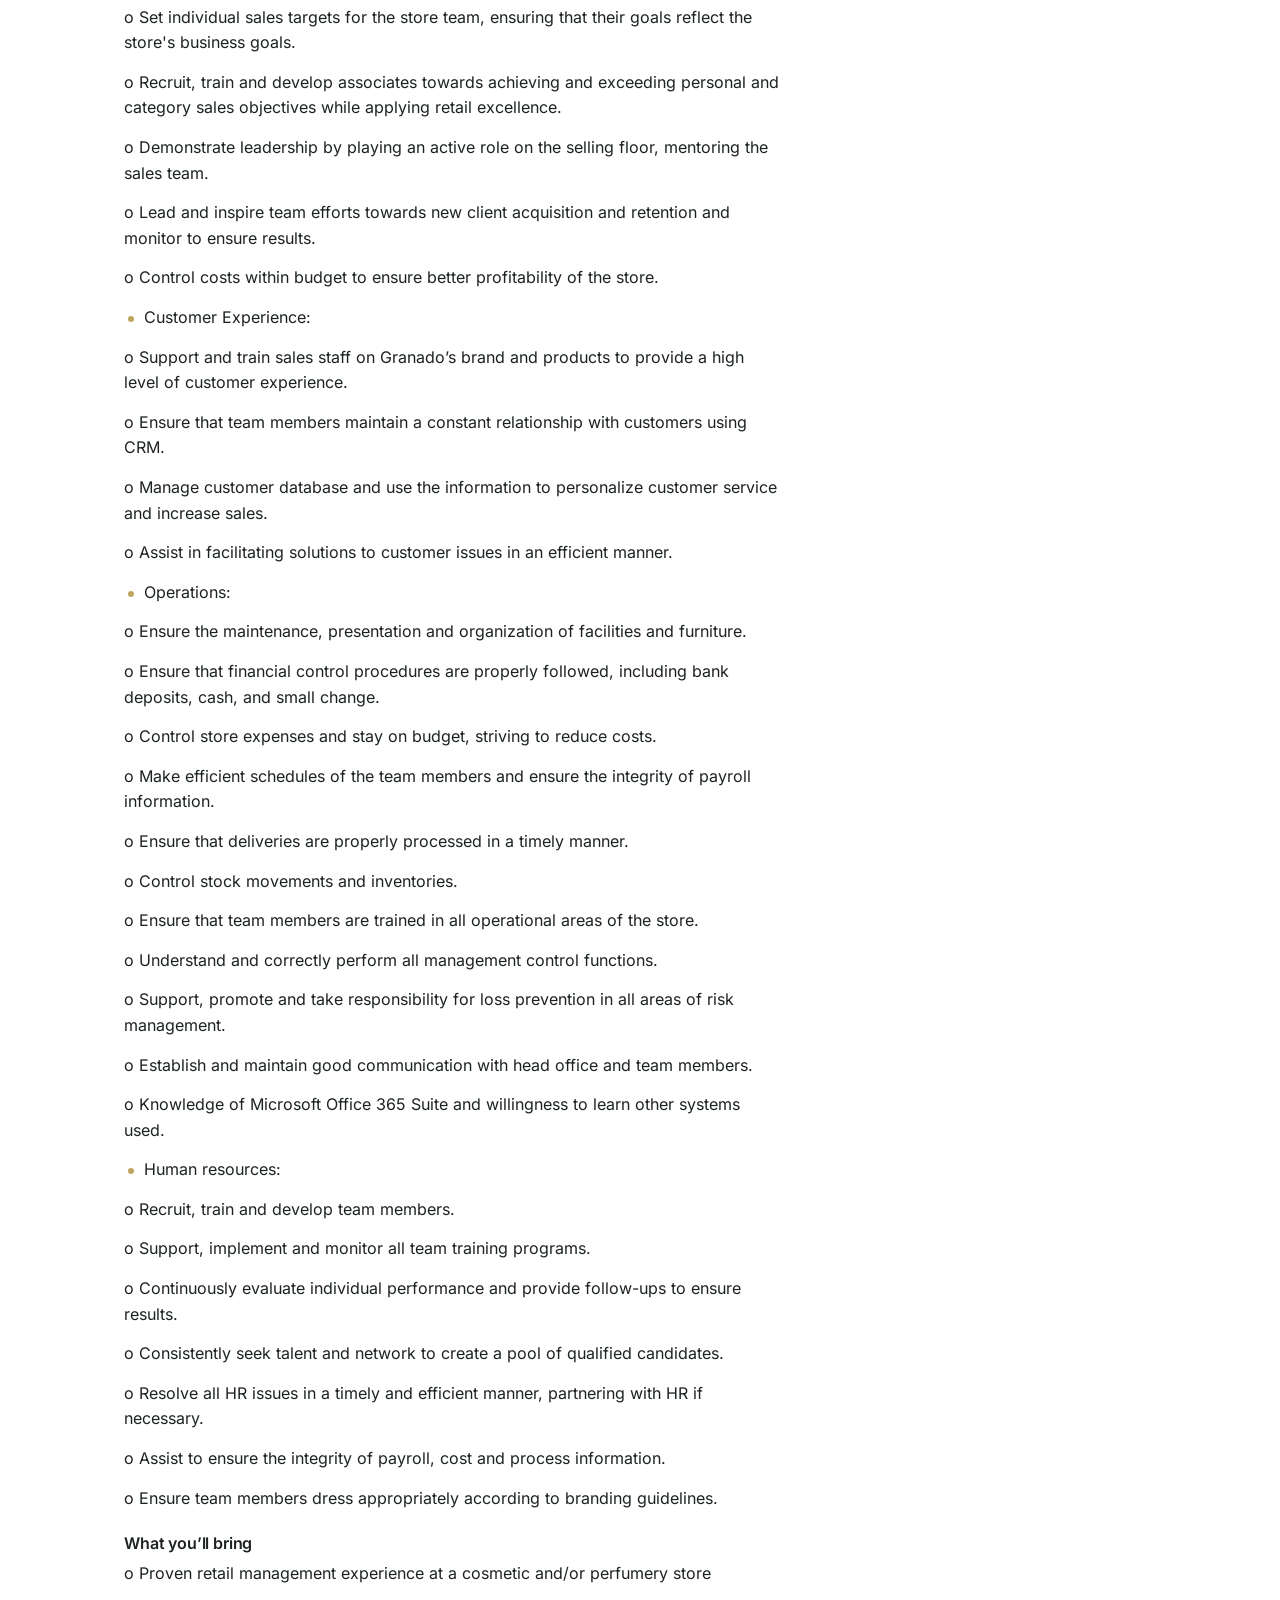
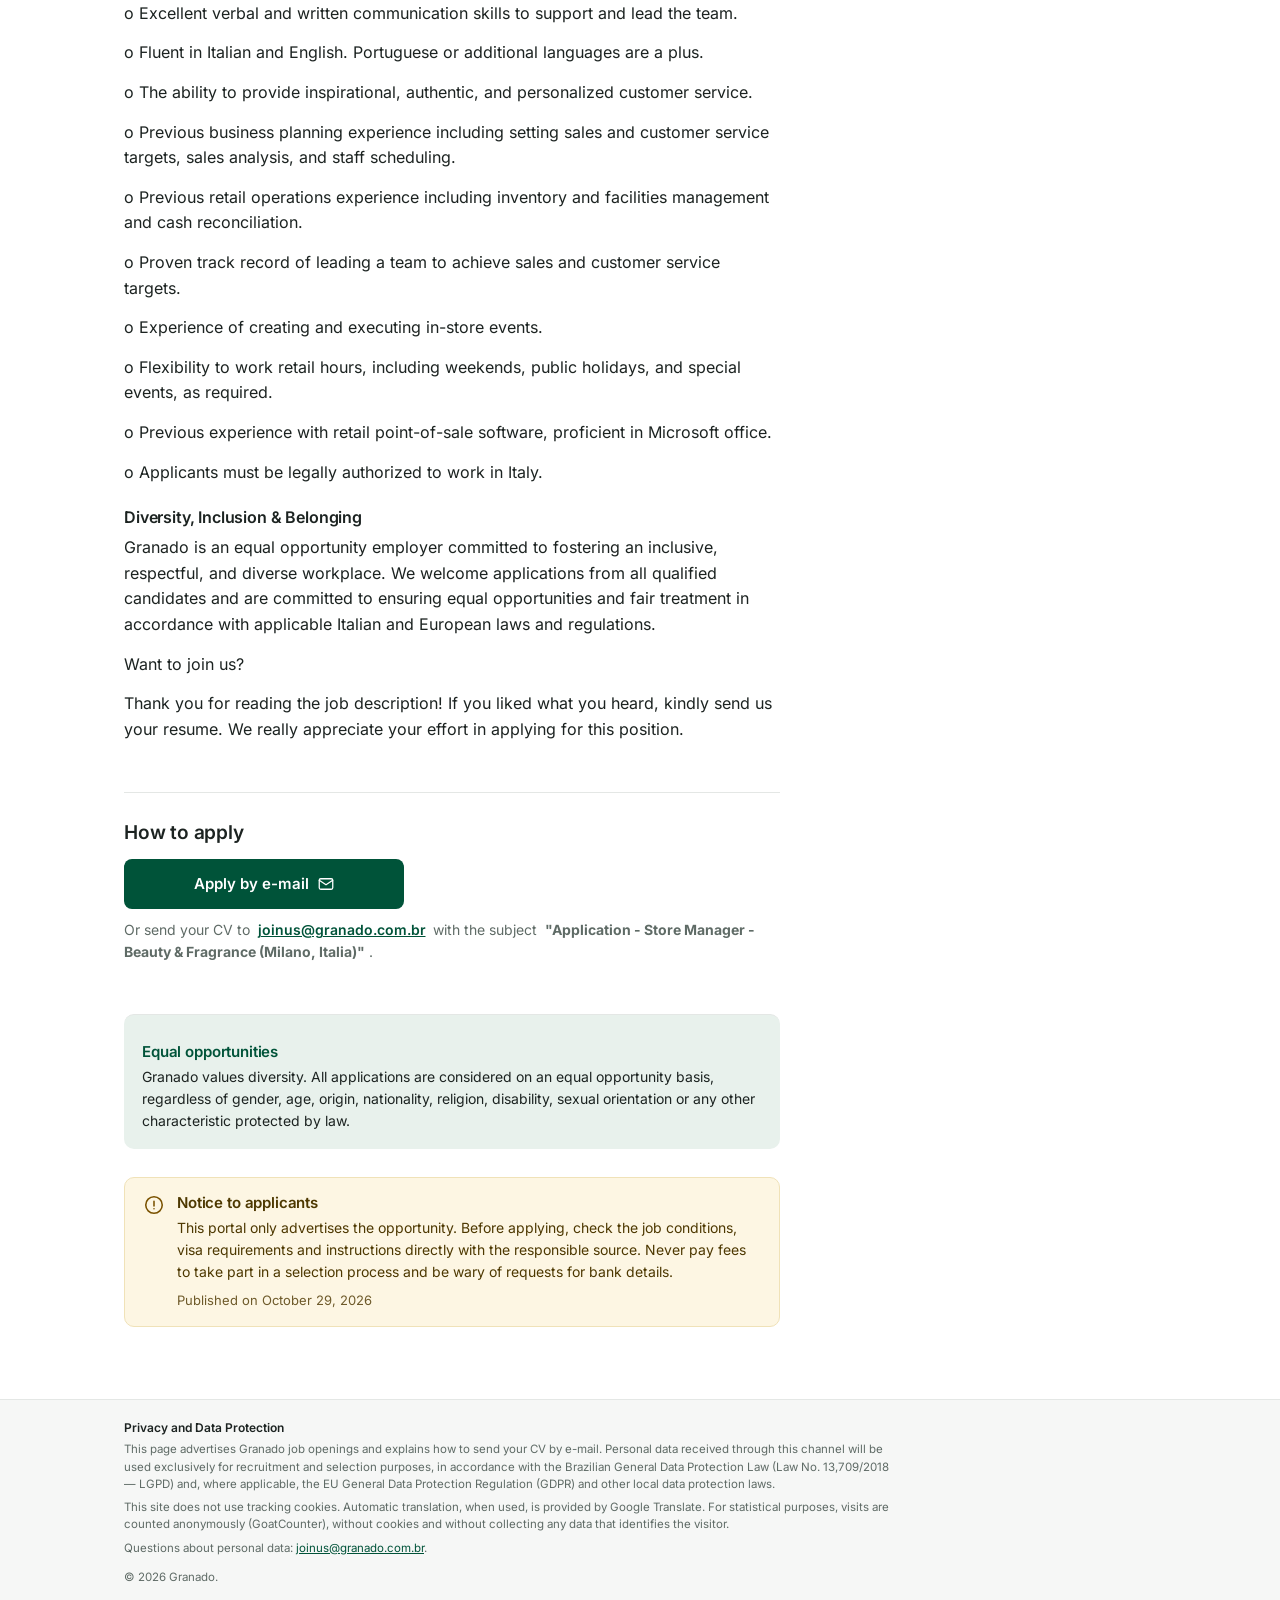
==== commit 2d849373: "Vagas atualizadas em 29/10/2026, 17:47:36" ====
--- a/jobs/5pfr47/index.html
+++ b/jobs/5pfr47/index.html
@@ -3,23 +3,23 @@
 <head>
 <meta charset="utf-8">
 <meta name="viewport" content="width=device-width, initial-scale=1">
-<title>Store Manager - Beauty &amp; Fragrance — Milão, Italia | Granado</title>
-<meta name="description" content="Milão, Italia. Granado, the iconic Brazilian brand is looking for a STORE MANAGER for its Store in Milano! About Granado: Founded in 1870 by the Portugues…">
+<title>Store Manager - Beauty &amp; Fragrance — Milano, Italia | Granado</title>
+<meta name="description" content="Milano, Italia. Granado, the iconic Brazilian brand is looking for a STORE MANAGER for its Store in Milano! About Granado: Founded in 1870 by the Portugue…">
 <link rel="canonical" href="https://vagasgranado.github.io/jobs/5pfr47/">
 <meta property="og:type" content="article">
 <meta property="og:site_name" content="Granado">
 <meta property="og:locale" content="en_US">
-<meta property="og:title" content="Store Manager - Beauty &amp; Fragrance — Milão, Italia | Granado">
-<meta property="og:description" content="Milão, Italia. Granado, the iconic Brazilian brand is looking for a STORE MANAGER for its Store in Milano! About Granado: Founded in 1870 by the Portugues…">
+<meta property="og:title" content="Store Manager - Beauty &amp; Fragrance — Milano, Italia | Granado">
+<meta property="og:description" content="Milano, Italia. Granado, the iconic Brazilian brand is looking for a STORE MANAGER for its Store in Milano! About Granado: Founded in 1870 by the Portugue…">
 <meta property="og:url" content="https://vagasgranado.github.io/jobs/5pfr47/">
 <meta name="twitter:card" content="summary">
-<meta name="twitter:title" content="Store Manager - Beauty &amp; Fragrance — Milão, Italia | Granado">
-<meta name="twitter:description" content="Milão, Italia. Granado, the iconic Brazilian brand is looking for a STORE MANAGER for its Store in Milano! About Granado: Founded in 1870 by the Portugues…">
+<meta name="twitter:title" content="Store Manager - Beauty &amp; Fragrance — Milano, Italia | Granado">
+<meta name="twitter:description" content="Milano, Italia. Granado, the iconic Brazilian brand is looking for a STORE MANAGER for its Store in Milano! About Granado: Founded in 1870 by the Portugue…">
 <meta name="theme-color" content="#005339">
 <link rel="icon" href="../../assets/icone.svg" type="image/svg+xml">
 <link rel="preload" href="../../assets/inter-latin.woff2" as="font" type="font/woff2" crossorigin>
 <link rel="stylesheet" href="../../assets/estilo.css">
-<script type="application/ld+json">{"@context":"https://schema.org/","@type":"JobPosting","title":"Store Manager - Beauty & Fragrance","description":"\u003cp>Granado, the iconic Brazilian brand is looking for a STORE MANAGER for its Store in Milano!\u003c/p>\n\u003ch3>About Granado\u003c/h3>\n\u003cp>Founded in 1870 by the Portuguese José Coxito Granado, the Granado story began by selling natural remedies created from plants, herbs and flowers native to his home, in Rio de Janeiro’s mountainous region. The brand’s first store was established in the heart of downtown Rio de Janeiro, where the historic shop still stands today.\u003c/p>\n\u003cp>The quality and effectiveness of the products soon made Granado one of the official Pharmaceutical suppliers to the Royal Court. For that reason, the brand was given the title of ‘Official Pharmacy of the Imperial Family of Brazil’ by the Emperor D. Pedro II, in 1880.\u003c/p>\n\u003cp>Emblematic in its country of origin, Granado has been passed down through the generations and is part of the Brazilian heritage.\u003c/p>\n\u003cp>In 2013 the brand started its global expansion by opening its first concept store outside of Brazil, at prestigious department store Le Bon Marché in Paris. Thereafter, Granado has opened stores throughout many European countries including France, Spain, Portugal, Italy, England, Greece, and Austria.\u003c/p>\n\u003cp>With more than 90 stores globally, the brand distributes over 15 million products per month due to its increasing and strong presence at the best pharmacies, perfumeries, and department stores throughout Brazil and Europe.\u003c/p>\n\u003cp>Granado is continuing its international expansion, strengthening its presence in Italy and bringing its unique Brazilian heritage, iconic fragrances, and beauty products to customers in Milan.\u003c/p>\n\u003ch3>About the Position\u003c/h3>\n\u003cp>We are looking for a dynamic, self-starter and inspirational Store Manager to lead, coach and develop our team of Sales Associates to collectively achieve all sales, customer service and operational targets. Candidates should have proven leadership, coaching and business management skills gained in a fast-paced retail environment.\u003c/p>\n\u003cp>The store manager will have total accountability for store sales and delivering operational excellence and brand standards through daily management and oversight of store staff, inventory, merchandise, and store execution as per corporate standard and guidelines. The store manager will be responsible for creating and executing an agile business plan to acquire and retain customers through strategic targeting, impactful in-store events, exceptional customer relationship management and the leadership of a high performing team.\u003c/p>\n\u003ch3>What you’ll do\u003c/h3>\n\u003cul class=\"lista\">\u003cli>Business Performance:\u003c/li>\u003c/ul>\n\u003cp>o Achieve total sales and product category goals for the store as defined by management.\u003c/p>\n\u003cp>o Analyze sales and inventory data reports to determine store needs and define strategies to meet store targets.\u003c/p>\n\u003cp>o Set individual sales targets for the store team, ensuring that their goals reflect the store&#39;s business goals.\u003c/p>\n\u003cp>o Recruit, train and develop associates towards achieving and exceeding personal and category sales objectives while applying retail excellence.\u003c/p>\n\u003cp>o Demonstrate leadership by playing an active role on the selling floor, mentoring the sales team.\u003c/p>\n\u003cp>o Lead and inspire team efforts towards new client acquisition and retention and monitor to ensure results.\u003c/p>\n\u003cp>o Control costs within budget to ensure better profitability of the store.\u003c/p>\n\u003cul class=\"lista\">\u003cli>Customer Experience:\u003c/li>\u003c/ul>\n\u003cp>o Support and train sales staff on Granado’s brand and products to provide a high level of customer experience.\u003c/p>\n\u003cp>o Ensure that team members maintain a constant relationship with customers using CRM.\u003c/p>\n\u003cp>o Manage customer database and use the information to personalize customer service and increase sales.\u003c/p>\n\u003cp>o Assist in facilitating solutions to customer issues in an efficient manner.\u003c/p>\n\u003cul class=\"lista\">\u003cli>Operations:\u003c/li>\u003c/ul>\n\u003cp>o Ensure the maintenance, presentation and organization of facilities and furniture.\u003c/p>\n\u003cp>o Ensure that financial control procedures are properly followed, including bank deposits, cash, and small change.\u003c/p>\n\u003cp>o Control store expenses and stay on budget, striving to reduce costs.\u003c/p>\n\u003cp>o Make efficient schedules of the team members and ensure the integrity of payroll information.\u003c/p>\n\u003cp>o Ensure that deliveries are properly processed in a timely manner.\u003c/p>\n\u003cp>o Control stock movements and inventories.\u003c/p>\n\u003cp>o Ensure that team members are trained in all operational areas of the store.\u003c/p>\n\u003cp>o Understand and correctly perform all management control functions.\u003c/p>\n\u003cp>o Support, promote and take responsibility for loss prevention in all areas of risk management.\u003c/p>\n\u003cp>o Establish and maintain good communication with head office and team members.\u003c/p>\n\u003cp>o Knowledge of Microsoft Office 365 Suite and willingness to learn other systems used.\u003c/p>\n\u003cul class=\"lista\">\u003cli>Human resources:\u003c/li>\u003c/ul>\n\u003cp>o Recruit, train and develop team members.\u003c/p>\n\u003cp>o Support, implement and monitor all team training programs.\u003c/p>\n\u003cp>o Continuously evaluate individual performance and provide follow-ups to ensure results.\u003c/p>\n\u003cp>o Consistently seek talent and network to create a pool of qualified candidates.\u003c/p>\n\u003cp>o Resolve all HR issues in a timely and efficient manner, partnering with HR if necessary.\u003c/p>\n\u003cp>o Assist to ensure the integrity of payroll, cost and process information.\u003c/p>\n\u003cp>o Ensure team members dress appropriately according to branding guidelines.\u003c/p>\n\u003ch3>What you’ll bring\u003c/h3>\n\u003cp>o Proven retail management experience at a cosmetic and/or perfumery store\u003c/p>\n\u003cp>o Excellent verbal and written communication skills to support and lead the team.\u003c/p>\n\u003cp>o Fluent in Italian and English. Portuguese or additional languages are a plus.\u003c/p>\n\u003cp>o The ability to provide inspirational, authentic, and personalized customer service.\u003c/p>\n\u003cp>o Previous business planning experience including setting sales and customer service targets, sales analysis, and staff scheduling.\u003c/p>\n\u003cp>o Previous retail operations experience including inventory and facilities management and cash reconciliation.\u003c/p>\n\u003cp>o Proven track record of leading a team to achieve sales and customer service targets.\u003c/p>\n\u003cp>o Experience of creating and executing in-store events.\u003c/p>\n\u003cp>o Flexibility to work retail hours, including weekends, public holidays, and special events, as required.\u003c/p>\n\u003cp>o Previous experience with retail point-of-sale software, proficient in Microsoft office.\u003c/p>\n\u003cp>o Applicants must be legally authorized to work in Italy.\u003c/p>\n\u003ch3>Diversity, Inclusion &amp; Belonging\u003c/h3>\n\u003cp>Granado is an equal opportunity employer committed to fostering an inclusive, respectful, and diverse workplace. We welcome applications from all qualified candidates and are committed to ensuring equal opportunities and fair treatment in accordance with applicable Italian and European laws and regulations.\u003c/p>\n\u003cp>Want to join us?\u003c/p>\n\u003cp>Thank you for reading the job description! If you liked what you heard, kindly send us your resume. We really appreciate your effort in applying for this position.\u003c/p>\u003cp>Granado values diversity. All applications are considered on an equal opportunity basis, regardless of gender, age, origin, nationality, religion, disability, sexual orientation or any other characteristic protected by law.\u003c/p>","identifier":{"@type":"PropertyValue","name":"Granado","value":"5pfr47"},"datePosted":"2026-10-29","hiringOrganization":{"@type":"Organization","name":"Granado","logo":"https://vagasgranado.github.io/assets/marca-grupo-granado.png"},"jobLocation":{"@type":"Place","address":{"@type":"PostalAddress","addressLocality":"Milão","addressCountry":"IT"}},"directApply":false}</script>
+<script type="application/ld+json">{"@context":"https://schema.org/","@type":"JobPosting","title":"Store Manager - Beauty & Fragrance","description":"\u003cp>Granado, the iconic Brazilian brand is looking for a STORE MANAGER for its Store in Milano!\u003c/p>\n\u003ch3>About Granado\u003c/h3>\n\u003cp>Founded in 1870 by the Portuguese José Coxito Granado, the Granado story began by selling natural remedies created from plants, herbs and flowers native to his home, in Rio de Janeiro’s mountainous region. The brand’s first store was established in the heart of downtown Rio de Janeiro, where the historic shop still stands today.\u003c/p>\n\u003cp>The quality and effectiveness of the products soon made Granado one of the official Pharmaceutical suppliers to the Royal Court. For that reason, the brand was given the title of ‘Official Pharmacy of the Imperial Family of Brazil’ by the Emperor D. Pedro II, in 1880.\u003c/p>\n\u003cp>Emblematic in its country of origin, Granado has been passed down through the generations and is part of the Brazilian heritage.\u003c/p>\n\u003cp>In 2013 the brand started its global expansion by opening its first concept store outside of Brazil, at prestigious department store Le Bon Marché in Paris. Thereafter, Granado has opened stores throughout many European countries including France, Spain, Portugal, Italy, England, Greece, and Austria.\u003c/p>\n\u003cp>With more than 90 stores globally, the brand distributes over 15 million products per month due to its increasing and strong presence at the best pharmacies, perfumeries, and department stores throughout Brazil and Europe.\u003c/p>\n\u003cp>Granado is continuing its international expansion, strengthening its presence in Italy and bringing its unique Brazilian heritage, iconic fragrances, and beauty products to customers in Milan.\u003c/p>\n\u003ch3>About the Position\u003c/h3>\n\u003cp>We are looking for a dynamic, self-starter and inspirational Store Manager to lead, coach and develop our team of Sales Associates to collectively achieve all sales, customer service and operational targets. Candidates should have proven leadership, coaching and business management skills gained in a fast-paced retail environment.\u003c/p>\n\u003cp>The store manager will have total accountability for store sales and delivering operational excellence and brand standards through daily management and oversight of store staff, inventory, merchandise, and store execution as per corporate standard and guidelines. The store manager will be responsible for creating and executing an agile business plan to acquire and retain customers through strategic targeting, impactful in-store events, exceptional customer relationship management and the leadership of a high performing team.\u003c/p>\n\u003ch3>What you’ll do\u003c/h3>\n\u003cul class=\"lista\">\u003cli>Business Performance:\u003c/li>\u003c/ul>\n\u003cp>o Achieve total sales and product category goals for the store as defined by management.\u003c/p>\n\u003cp>o Analyze sales and inventory data reports to determine store needs and define strategies to meet store targets.\u003c/p>\n\u003cp>o Set individual sales targets for the store team, ensuring that their goals reflect the store&#39;s business goals.\u003c/p>\n\u003cp>o Recruit, train and develop associates towards achieving and exceeding personal and category sales objectives while applying retail excellence.\u003c/p>\n\u003cp>o Demonstrate leadership by playing an active role on the selling floor, mentoring the sales team.\u003c/p>\n\u003cp>o Lead and inspire team efforts towards new client acquisition and retention and monitor to ensure results.\u003c/p>\n\u003cp>o Control costs within budget to ensure better profitability of the store.\u003c/p>\n\u003cul class=\"lista\">\u003cli>Customer Experience:\u003c/li>\u003c/ul>\n\u003cp>o Support and train sales staff on Granado’s brand and products to provide a high level of customer experience.\u003c/p>\n\u003cp>o Ensure that team members maintain a constant relationship with customers using CRM.\u003c/p>\n\u003cp>o Manage customer database and use the information to personalize customer service and increase sales.\u003c/p>\n\u003cp>o Assist in facilitating solutions to customer issues in an efficient manner.\u003c/p>\n\u003cul class=\"lista\">\u003cli>Operations:\u003c/li>\u003c/ul>\n\u003cp>o Ensure the maintenance, presentation and organization of facilities and furniture.\u003c/p>\n\u003cp>o Ensure that financial control procedures are properly followed, including bank deposits, cash, and small change.\u003c/p>\n\u003cp>o Control store expenses and stay on budget, striving to reduce costs.\u003c/p>\n\u003cp>o Make efficient schedules of the team members and ensure the integrity of payroll information.\u003c/p>\n\u003cp>o Ensure that deliveries are properly processed in a timely manner.\u003c/p>\n\u003cp>o Control stock movements and inventories.\u003c/p>\n\u003cp>o Ensure that team members are trained in all operational areas of the store.\u003c/p>\n\u003cp>o Understand and correctly perform all management control functions.\u003c/p>\n\u003cp>o Support, promote and take responsibility for loss prevention in all areas of risk management.\u003c/p>\n\u003cp>o Establish and maintain good communication with head office and team members.\u003c/p>\n\u003cp>o Knowledge of Microsoft Office 365 Suite and willingness to learn other systems used.\u003c/p>\n\u003cul class=\"lista\">\u003cli>Human resources:\u003c/li>\u003c/ul>\n\u003cp>o Recruit, train and develop team members.\u003c/p>\n\u003cp>o Support, implement and monitor all team training programs.\u003c/p>\n\u003cp>o Continuously evaluate individual performance and provide follow-ups to ensure results.\u003c/p>\n\u003cp>o Consistently seek talent and network to create a pool of qualified candidates.\u003c/p>\n\u003cp>o Resolve all HR issues in a timely and efficient manner, partnering with HR if necessary.\u003c/p>\n\u003cp>o Assist to ensure the integrity of payroll, cost and process information.\u003c/p>\n\u003cp>o Ensure team members dress appropriately according to branding guidelines.\u003c/p>\n\u003ch3>What you’ll bring\u003c/h3>\n\u003cp>o Proven retail management experience at a cosmetic and/or perfumery store\u003c/p>\n\u003cp>o Excellent verbal and written communication skills to support and lead the team.\u003c/p>\n\u003cp>o Fluent in Italian and English. Portuguese or additional languages are a plus.\u003c/p>\n\u003cp>o The ability to provide inspirational, authentic, and personalized customer service.\u003c/p>\n\u003cp>o Previous business planning experience including setting sales and customer service targets, sales analysis, and staff scheduling.\u003c/p>\n\u003cp>o Previous retail operations experience including inventory and facilities management and cash reconciliation.\u003c/p>\n\u003cp>o Proven track record of leading a team to achieve sales and customer service targets.\u003c/p>\n\u003cp>o Experience of creating and executing in-store events.\u003c/p>\n\u003cp>o Flexibility to work retail hours, including weekends, public holidays, and special events, as required.\u003c/p>\n\u003cp>o Previous experience with retail point-of-sale software, proficient in Microsoft office.\u003c/p>\n\u003cp>o Applicants must be legally authorized to work in Italy.\u003c/p>\n\u003ch3>Diversity, Inclusion &amp; Belonging\u003c/h3>\n\u003cp>Granado is an equal opportunity employer committed to fostering an inclusive, respectful, and diverse workplace. We welcome applications from all qualified candidates and are committed to ensuring equal opportunities and fair treatment in accordance with applicable Italian and European laws and regulations.\u003c/p>\n\u003cp>Want to join us?\u003c/p>\n\u003cp>Thank you for reading the job description! If you liked what you heard, kindly send us your resume. We really appreciate your effort in applying for this position.\u003c/p>\u003cp>Granado values diversity. All applications are considered on an equal opportunity basis, regardless of gender, age, origin, nationality, religion, disability, sexual orientation or any other characteristic protected by law.\u003c/p>","identifier":{"@type":"PropertyValue","name":"Granado","value":"5pfr47"},"datePosted":"2026-10-29","hiringOrganization":{"@type":"Organization","name":"Granado","logo":"https://vagasgranado.github.io/assets/marca-grupo-granado.png"},"jobLocation":{"@type":"Place","address":{"@type":"PostalAddress","addressLocality":"Milano","addressCountry":"IT"}},"directApply":false}</script>
 </head>
 <body>
 <a class="pular" href="#conteudo"><span class="notranslate" translate="no" data-t="pular">Skip to content</span></a>
@@ -58,7 +58,7 @@
     </div>
     <h1>Store Manager - Beauty &amp; Fragrance</h1>
     
-    <p class="subtitulo-local"><svg class="ic" viewBox="0 0 24 24" fill="none" stroke="currentColor" stroke-width="1.7" stroke-linecap="round" stroke-linejoin="round" aria-hidden="true"><path d="M12 21s-7-6.2-7-11.5A7 7 0 0 1 19 9.5C19 14.8 12 21 12 21z"/><circle cx="12" cy="9.5" r="2.5"/></svg> Milão, Italia</p>
+    <p class="subtitulo-local"><svg class="ic" viewBox="0 0 24 24" fill="none" stroke="currentColor" stroke-width="1.7" stroke-linecap="round" stroke-linejoin="round" aria-hidden="true"><path d="M12 21s-7-6.2-7-11.5A7 7 0 0 1 19 9.5C19 14.8 12 21 12 21z"/><circle cx="12" cy="9.5" r="2.5"/></svg> Milano, Italia</p>
   </div>
 </div>
 
@@ -135,7 +135,7 @@
     
     <section class="secao" id="candidatura"><h2><span class="notranslate" translate="no" data-t="comoCandidatar">How to apply</span></h2>
            
-           <a class="botao botao-principal" data-candidatura href="mailto:joinus@granado.com.br?subject=Application%20-%20Store%20Manager%20-%20Beauty%20%26%20Fragrance%20(Mil%C3%A3o%2C%20Italia)"><span class="notranslate" translate="no" data-t="candEmail">Apply by e-mail</span> <svg class="ic" viewBox="0 0 24 24" fill="none" stroke="currentColor" stroke-width="1.7" stroke-linecap="round" stroke-linejoin="round" aria-hidden="true"><rect x="3" y="5" width="18" height="14" rx="2"/><path d="M3 7l9 6 9-6"/></svg></a><p class="email-cand" data-candidatura data-t-modelo="ouEnvie">Or send your CV to <a class="notranslate fixo" translate="no" href="mailto:joinus@granado.com.br?subject=Application%20-%20Store%20Manager%20-%20Beauty%20%26%20Fragrance%20(Mil%C3%A3o%2C%20Italia)">joinus@granado.com.br</a> with the subject <strong class="notranslate fixo" translate="no">"Application - Store Manager - Beauty &amp; Fragrance (Milão, Italia)"</strong>.</p></section>
+           <a class="botao botao-principal" data-candidatura href="mailto:joinus@granado.com.br?subject=Application%20-%20Store%20Manager%20-%20Beauty%20%26%20Fragrance%20(Milano%2C%20Italia)"><span class="notranslate" translate="no" data-t="candEmail">Apply by e-mail</span> <svg class="ic" viewBox="0 0 24 24" fill="none" stroke="currentColor" stroke-width="1.7" stroke-linecap="round" stroke-linejoin="round" aria-hidden="true"><rect x="3" y="5" width="18" height="14" rx="2"/><path d="M3 7l9 6 9-6"/></svg></a><p class="email-cand" data-candidatura data-t-modelo="ouEnvie">Or send your CV to <a class="notranslate fixo" translate="no" href="mailto:joinus@granado.com.br?subject=Application%20-%20Store%20Manager%20-%20Beauty%20%26%20Fragrance%20(Milano%2C%20Italia)">joinus@granado.com.br</a> with the subject <strong class="notranslate fixo" translate="no">"Application - Store Manager - Beauty &amp; Fragrance (Milano, Italia)"</strong>.</p></section>
 
     <section class="secao igualdade" id="igualdade"><h2><span class="notranslate" translate="no" data-t="igualdadeTitulo">Equal opportunities</span></h2><p><span class="notranslate" translate="no" data-t="igualdadeTexto">Granado values diversity. All applications are considered on an equal opportunity basis, regardless of gender, age, origin, nationality, religion, disability, sexual orientation or any other characteristic protected by law.</span></p></section>
 
@@ -154,9 +154,9 @@
     <div class="cartao-resumo">
       <h2><span class="notranslate" translate="no" data-t="resumo">Job summary</span></h2>
       <dl>
-        <div class="item-resumo"><svg class="ic" viewBox="0 0 24 24" fill="none" stroke="currentColor" stroke-width="1.7" stroke-linecap="round" stroke-linejoin="round" aria-hidden="true"><path d="M12 21s-7-6.2-7-11.5A7 7 0 0 1 19 9.5C19 14.8 12 21 12 21z"/><circle cx="12" cy="9.5" r="2.5"/></svg><div><dt><span class="notranslate" translate="no" data-t="local">Location</span></dt><dd>Milão, Italia</dd></div></div>
+        <div class="item-resumo"><svg class="ic" viewBox="0 0 24 24" fill="none" stroke="currentColor" stroke-width="1.7" stroke-linecap="round" stroke-linejoin="round" aria-hidden="true"><path d="M12 21s-7-6.2-7-11.5A7 7 0 0 1 19 9.5C19 14.8 12 21 12 21z"/><circle cx="12" cy="9.5" r="2.5"/></svg><div><dt><span class="notranslate" translate="no" data-t="local">Location</span></dt><dd>Milano, Italia</dd></div></div>
       </dl>
-      <a class="botao botao-principal" data-candidatura href="mailto:joinus@granado.com.br?subject=Application%20-%20Store%20Manager%20-%20Beauty%20%26%20Fragrance%20(Mil%C3%A3o%2C%20Italia)"><span class="notranslate" translate="no" data-t="candEmail">Apply by e-mail</span> <svg class="ic" viewBox="0 0 24 24" fill="none" stroke="currentColor" stroke-width="1.7" stroke-linecap="round" stroke-linejoin="round" aria-hidden="true"><rect x="3" y="5" width="18" height="14" rx="2"/><path d="M3 7l9 6 9-6"/></svg></a><p class="email-cand" data-candidatura data-t-modelo="ouEnvie">Or send your CV to <a class="notranslate fixo" translate="no" href="mailto:joinus@granado.com.br?subject=Application%20-%20Store%20Manager%20-%20Beauty%20%26%20Fragrance%20(Mil%C3%A3o%2C%20Italia)">joinus@granado.com.br</a> with the subject <strong class="notranslate fixo" translate="no">"Application - Store Manager - Beauty &amp; Fragrance (Milão, Italia)"</strong>.</p>
+      <a class="botao botao-principal" data-candidatura href="mailto:joinus@granado.com.br?subject=Application%20-%20Store%20Manager%20-%20Beauty%20%26%20Fragrance%20(Milano%2C%20Italia)"><span class="notranslate" translate="no" data-t="candEmail">Apply by e-mail</span> <svg class="ic" viewBox="0 0 24 24" fill="none" stroke="currentColor" stroke-width="1.7" stroke-linecap="round" stroke-linejoin="round" aria-hidden="true"><rect x="3" y="5" width="18" height="14" rx="2"/><path d="M3 7l9 6 9-6"/></svg></a><p class="email-cand" data-candidatura data-t-modelo="ouEnvie">Or send your CV to <a class="notranslate fixo" translate="no" href="mailto:joinus@granado.com.br?subject=Application%20-%20Store%20Manager%20-%20Beauty%20%26%20Fragrance%20(Milano%2C%20Italia)">joinus@granado.com.br</a> with the subject <strong class="notranslate fixo" translate="no">"Application - Store Manager - Beauty &amp; Fragrance (Milano, Italia)"</strong>.</p>
       <div class="compartilhar">
         <p><span class="notranslate" translate="no" data-t="linkVaga">Link to this job</span></p>
         <div class="botoes-compartilhar">
@@ -166,7 +166,7 @@
     </div>
   </aside>
 </div>
-<div class="barra-movel" data-candidatura><a class="botao botao-principal" href="mailto:joinus@granado.com.br?subject=Application%20-%20Store%20Manager%20-%20Beauty%20%26%20Fragrance%20(Mil%C3%A3o%2C%20Italia)"><span class="notranslate" translate="no" data-t="candEmail">Apply by e-mail</span> <svg class="ic" viewBox="0 0 24 24" fill="none" stroke="currentColor" stroke-width="1.7" stroke-linecap="round" stroke-linejoin="round" aria-hidden="true"><rect x="3" y="5" width="18" height="14" rx="2"/><path d="M3 7l9 6 9-6"/></svg></a></div>
+<div class="barra-movel" data-candidatura><a class="botao botao-principal" href="mailto:joinus@granado.com.br?subject=Application%20-%20Store%20Manager%20-%20Beauty%20%26%20Fragrance%20(Milano%2C%20Italia)"><span class="notranslate" translate="no" data-t="candEmail">Apply by e-mail</span> <svg class="ic" viewBox="0 0 24 24" fill="none" stroke="currentColor" stroke-width="1.7" stroke-linecap="round" stroke-linejoin="round" aria-hidden="true"><rect x="3" y="5" width="18" height="14" rx="2"/><path d="M3 7l9 6 9-6"/></svg></a></div>
 
 </main>
 <footer class="rodape">
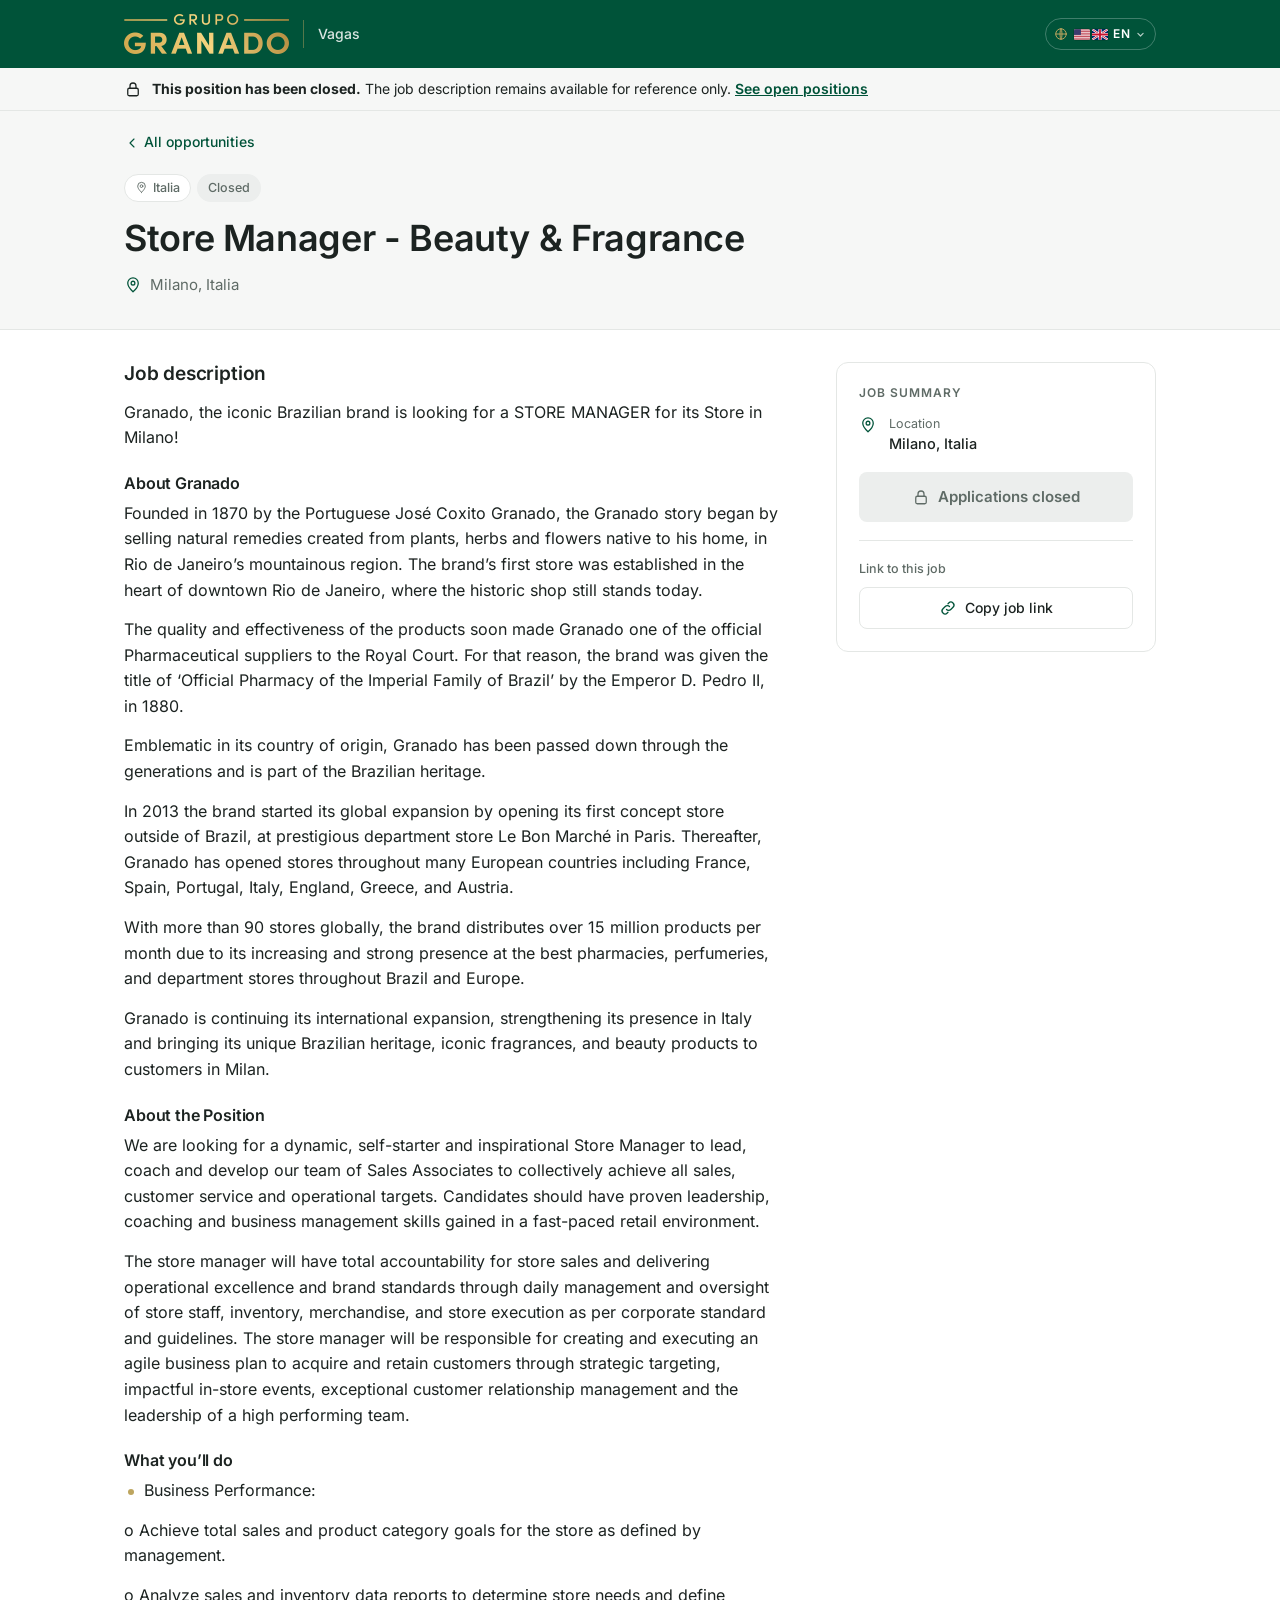
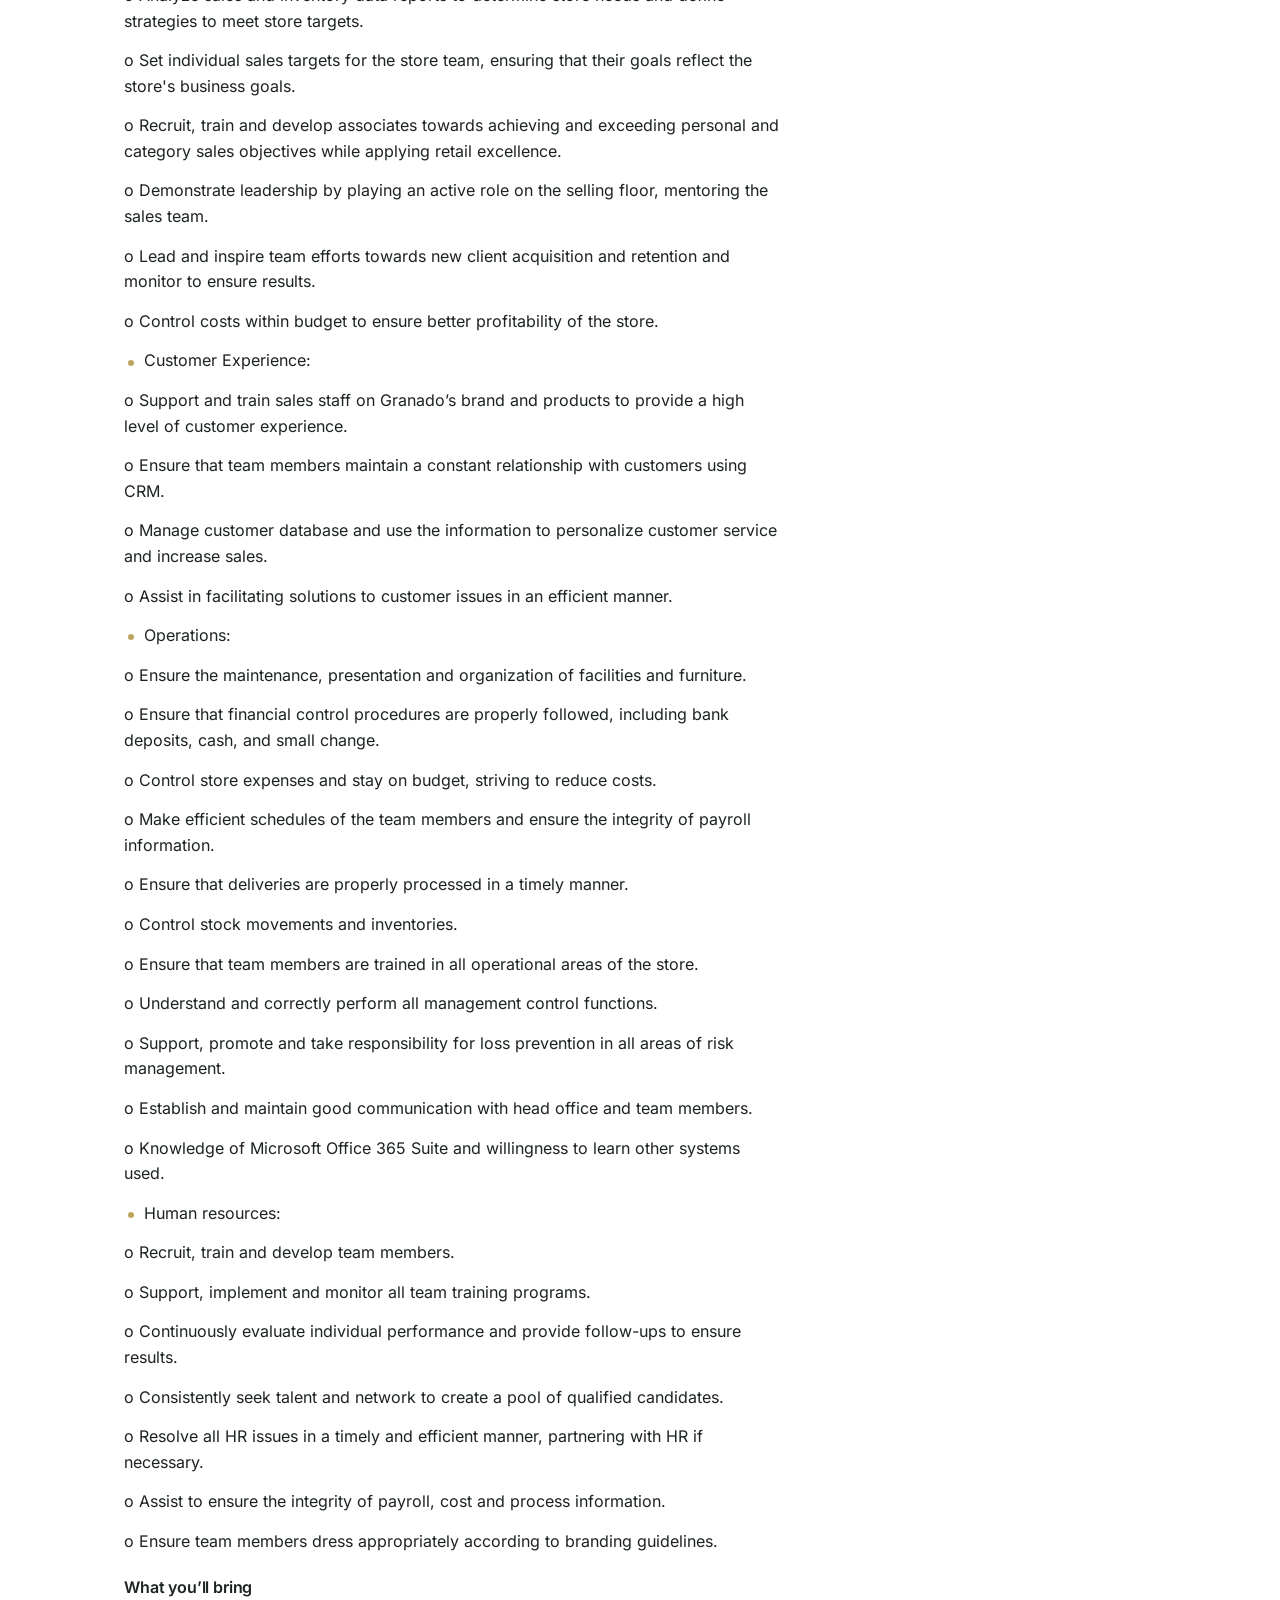
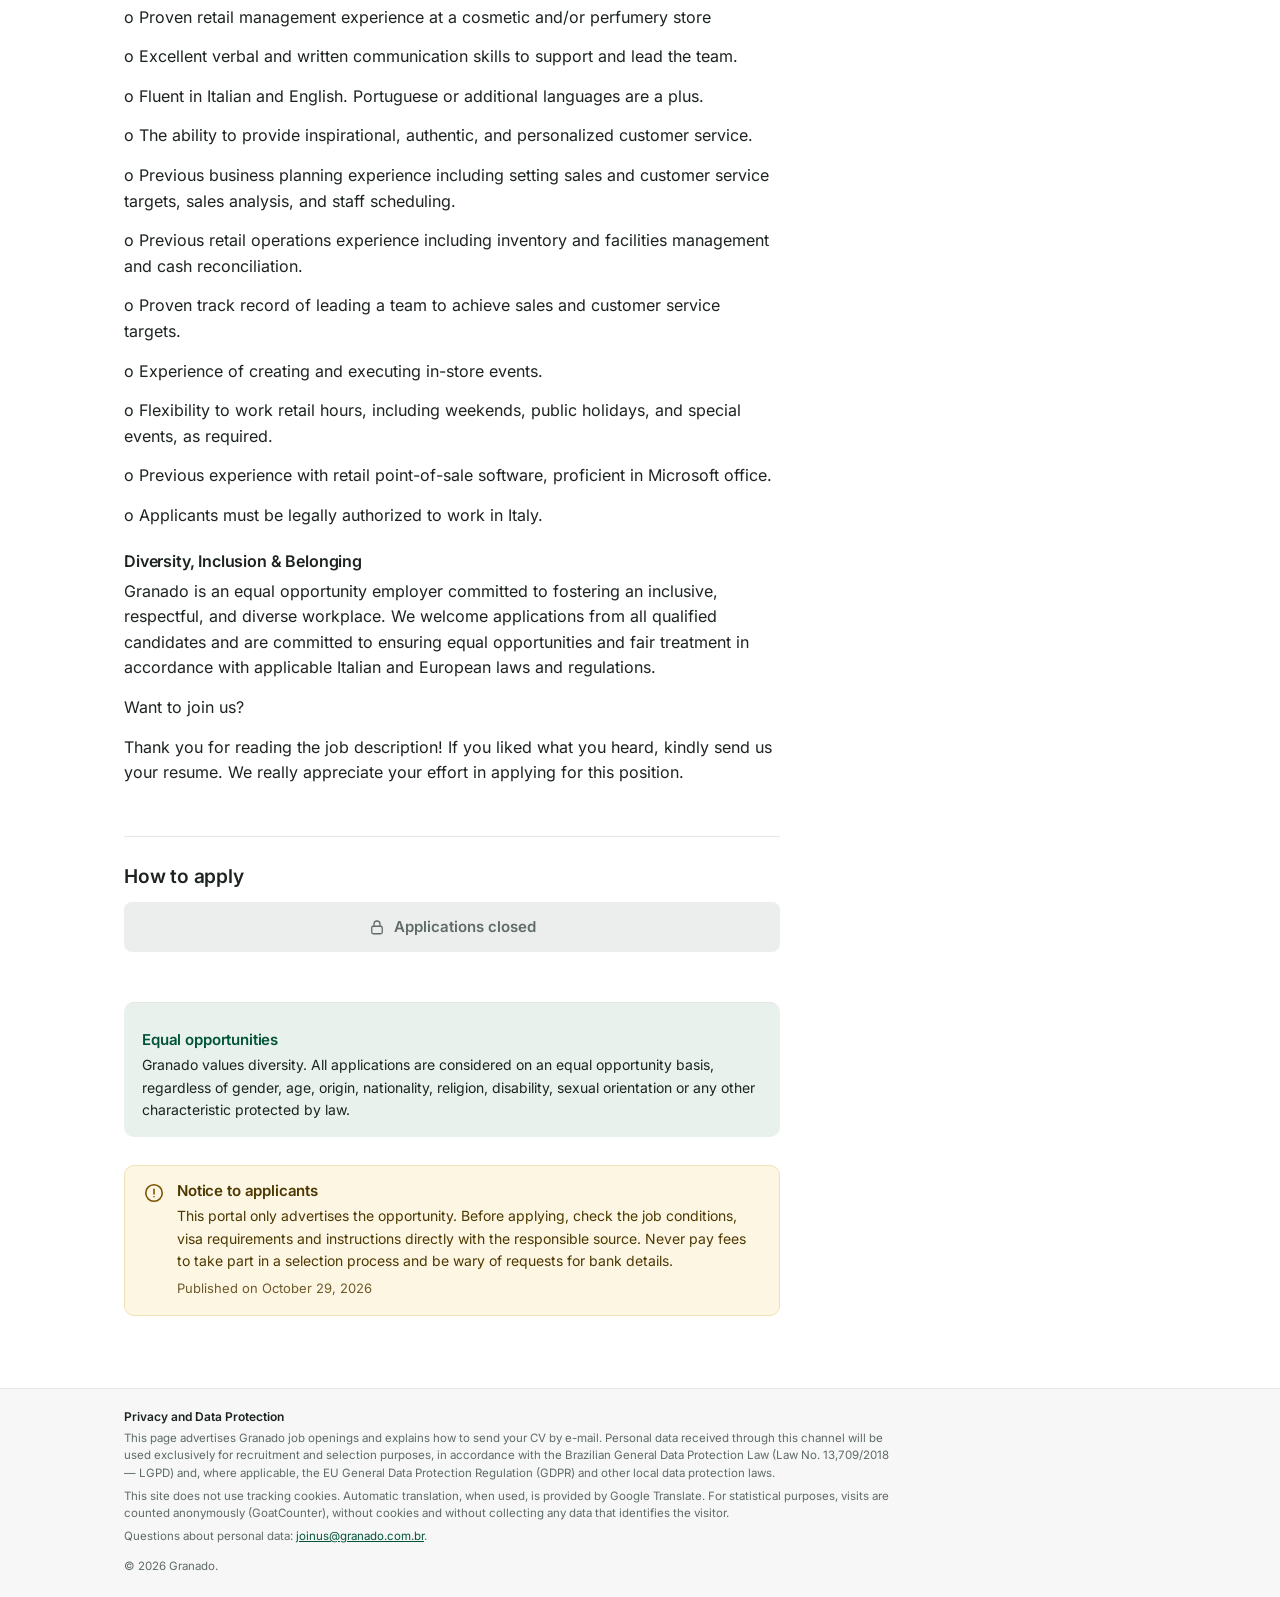
==== commit ffcfe75e: "Vagas atualizadas em 12/11/2026, 09:45:26" ====
--- a/jobs/5pfr47/index.html
+++ b/jobs/5pfr47/index.html
@@ -3,23 +3,23 @@
 <head>
 <meta charset="utf-8">
 <meta name="viewport" content="width=device-width, initial-scale=1">
-<title>Store Manager - Beauty &amp; Fragrance — Milano, Italia | Granado</title>
+<title>[Closed] Store Manager - Beauty &amp; Fragrance — Milano, Italia | Granado</title>
 <meta name="description" content="Milano, Italia. Granado, the iconic Brazilian brand is looking for a STORE MANAGER for its Store in Milano! About Granado: Founded in 1870 by the Portugue…">
+<meta name="robots" content="noindex">
 <link rel="canonical" href="https://vagasgranado.github.io/jobs/5pfr47/">
 <meta property="og:type" content="article">
 <meta property="og:site_name" content="Granado">
 <meta property="og:locale" content="en_US">
-<meta property="og:title" content="Store Manager - Beauty &amp; Fragrance — Milano, Italia | Granado">
+<meta property="og:title" content="[Closed] Store Manager - Beauty &amp; Fragrance — Milano, Italia | Granado">
 <meta property="og:description" content="Milano, Italia. Granado, the iconic Brazilian brand is looking for a STORE MANAGER for its Store in Milano! About Granado: Founded in 1870 by the Portugue…">
 <meta property="og:url" content="https://vagasgranado.github.io/jobs/5pfr47/">
 <meta name="twitter:card" content="summary">
-<meta name="twitter:title" content="Store Manager - Beauty &amp; Fragrance — Milano, Italia | Granado">
+<meta name="twitter:title" content="[Closed] Store Manager - Beauty &amp; Fragrance — Milano, Italia | Granado">
 <meta name="twitter:description" content="Milano, Italia. Granado, the iconic Brazilian brand is looking for a STORE MANAGER for its Store in Milano! About Granado: Founded in 1870 by the Portugue…">
 <meta name="theme-color" content="#005339">
 <link rel="icon" href="../../assets/icone.svg" type="image/svg+xml">
 <link rel="preload" href="../../assets/inter-latin.woff2" as="font" type="font/woff2" crossorigin>
 <link rel="stylesheet" href="../../assets/estilo.css">
-<script type="application/ld+json">{"@context":"https://schema.org/","@type":"JobPosting","title":"Store Manager - Beauty & Fragrance","description":"\u003cp>Granado, the iconic Brazilian brand is looking for a STORE MANAGER for its Store in Milano!\u003c/p>\n\u003ch3>About Granado\u003c/h3>\n\u003cp>Founded in 1870 by the Portuguese José Coxito Granado, the Granado story began by selling natural remedies created from plants, herbs and flowers native to his home, in Rio de Janeiro’s mountainous region. The brand’s first store was established in the heart of downtown Rio de Janeiro, where the historic shop still stands today.\u003c/p>\n\u003cp>The quality and effectiveness of the products soon made Granado one of the official Pharmaceutical suppliers to the Royal Court. For that reason, the brand was given the title of ‘Official Pharmacy of the Imperial Family of Brazil’ by the Emperor D. Pedro II, in 1880.\u003c/p>\n\u003cp>Emblematic in its country of origin, Granado has been passed down through the generations and is part of the Brazilian heritage.\u003c/p>\n\u003cp>In 2013 the brand started its global expansion by opening its first concept store outside of Brazil, at prestigious department store Le Bon Marché in Paris. Thereafter, Granado has opened stores throughout many European countries including France, Spain, Portugal, Italy, England, Greece, and Austria.\u003c/p>\n\u003cp>With more than 90 stores globally, the brand distributes over 15 million products per month due to its increasing and strong presence at the best pharmacies, perfumeries, and department stores throughout Brazil and Europe.\u003c/p>\n\u003cp>Granado is continuing its international expansion, strengthening its presence in Italy and bringing its unique Brazilian heritage, iconic fragrances, and beauty products to customers in Milan.\u003c/p>\n\u003ch3>About the Position\u003c/h3>\n\u003cp>We are looking for a dynamic, self-starter and inspirational Store Manager to lead, coach and develop our team of Sales Associates to collectively achieve all sales, customer service and operational targets. Candidates should have proven leadership, coaching and business management skills gained in a fast-paced retail environment.\u003c/p>\n\u003cp>The store manager will have total accountability for store sales and delivering operational excellence and brand standards through daily management and oversight of store staff, inventory, merchandise, and store execution as per corporate standard and guidelines. The store manager will be responsible for creating and executing an agile business plan to acquire and retain customers through strategic targeting, impactful in-store events, exceptional customer relationship management and the leadership of a high performing team.\u003c/p>\n\u003ch3>What you’ll do\u003c/h3>\n\u003cul class=\"lista\">\u003cli>Business Performance:\u003c/li>\u003c/ul>\n\u003cp>o Achieve total sales and product category goals for the store as defined by management.\u003c/p>\n\u003cp>o Analyze sales and inventory data reports to determine store needs and define strategies to meet store targets.\u003c/p>\n\u003cp>o Set individual sales targets for the store team, ensuring that their goals reflect the store&#39;s business goals.\u003c/p>\n\u003cp>o Recruit, train and develop associates towards achieving and exceeding personal and category sales objectives while applying retail excellence.\u003c/p>\n\u003cp>o Demonstrate leadership by playing an active role on the selling floor, mentoring the sales team.\u003c/p>\n\u003cp>o Lead and inspire team efforts towards new client acquisition and retention and monitor to ensure results.\u003c/p>\n\u003cp>o Control costs within budget to ensure better profitability of the store.\u003c/p>\n\u003cul class=\"lista\">\u003cli>Customer Experience:\u003c/li>\u003c/ul>\n\u003cp>o Support and train sales staff on Granado’s brand and products to provide a high level of customer experience.\u003c/p>\n\u003cp>o Ensure that team members maintain a constant relationship with customers using CRM.\u003c/p>\n\u003cp>o Manage customer database and use the information to personalize customer service and increase sales.\u003c/p>\n\u003cp>o Assist in facilitating solutions to customer issues in an efficient manner.\u003c/p>\n\u003cul class=\"lista\">\u003cli>Operations:\u003c/li>\u003c/ul>\n\u003cp>o Ensure the maintenance, presentation and organization of facilities and furniture.\u003c/p>\n\u003cp>o Ensure that financial control procedures are properly followed, including bank deposits, cash, and small change.\u003c/p>\n\u003cp>o Control store expenses and stay on budget, striving to reduce costs.\u003c/p>\n\u003cp>o Make efficient schedules of the team members and ensure the integrity of payroll information.\u003c/p>\n\u003cp>o Ensure that deliveries are properly processed in a timely manner.\u003c/p>\n\u003cp>o Control stock movements and inventories.\u003c/p>\n\u003cp>o Ensure that team members are trained in all operational areas of the store.\u003c/p>\n\u003cp>o Understand and correctly perform all management control functions.\u003c/p>\n\u003cp>o Support, promote and take responsibility for loss prevention in all areas of risk management.\u003c/p>\n\u003cp>o Establish and maintain good communication with head office and team members.\u003c/p>\n\u003cp>o Knowledge of Microsoft Office 365 Suite and willingness to learn other systems used.\u003c/p>\n\u003cul class=\"lista\">\u003cli>Human resources:\u003c/li>\u003c/ul>\n\u003cp>o Recruit, train and develop team members.\u003c/p>\n\u003cp>o Support, implement and monitor all team training programs.\u003c/p>\n\u003cp>o Continuously evaluate individual performance and provide follow-ups to ensure results.\u003c/p>\n\u003cp>o Consistently seek talent and network to create a pool of qualified candidates.\u003c/p>\n\u003cp>o Resolve all HR issues in a timely and efficient manner, partnering with HR if necessary.\u003c/p>\n\u003cp>o Assist to ensure the integrity of payroll, cost and process information.\u003c/p>\n\u003cp>o Ensure team members dress appropriately according to branding guidelines.\u003c/p>\n\u003ch3>What you’ll bring\u003c/h3>\n\u003cp>o Proven retail management experience at a cosmetic and/or perfumery store\u003c/p>\n\u003cp>o Excellent verbal and written communication skills to support and lead the team.\u003c/p>\n\u003cp>o Fluent in Italian and English. Portuguese or additional languages are a plus.\u003c/p>\n\u003cp>o The ability to provide inspirational, authentic, and personalized customer service.\u003c/p>\n\u003cp>o Previous business planning experience including setting sales and customer service targets, sales analysis, and staff scheduling.\u003c/p>\n\u003cp>o Previous retail operations experience including inventory and facilities management and cash reconciliation.\u003c/p>\n\u003cp>o Proven track record of leading a team to achieve sales and customer service targets.\u003c/p>\n\u003cp>o Experience of creating and executing in-store events.\u003c/p>\n\u003cp>o Flexibility to work retail hours, including weekends, public holidays, and special events, as required.\u003c/p>\n\u003cp>o Previous experience with retail point-of-sale software, proficient in Microsoft office.\u003c/p>\n\u003cp>o Applicants must be legally authorized to work in Italy.\u003c/p>\n\u003ch3>Diversity, Inclusion &amp; Belonging\u003c/h3>\n\u003cp>Granado is an equal opportunity employer committed to fostering an inclusive, respectful, and diverse workplace. We welcome applications from all qualified candidates and are committed to ensuring equal opportunities and fair treatment in accordance with applicable Italian and European laws and regulations.\u003c/p>\n\u003cp>Want to join us?\u003c/p>\n\u003cp>Thank you for reading the job description! If you liked what you heard, kindly send us your resume. We really appreciate your effort in applying for this position.\u003c/p>\u003cp>Granado values diversity. All applications are considered on an equal opportunity basis, regardless of gender, age, origin, nationality, religion, disability, sexual orientation or any other characteristic protected by law.\u003c/p>","identifier":{"@type":"PropertyValue","name":"Granado","value":"5pfr47"},"datePosted":"2026-10-29","hiringOrganization":{"@type":"Organization","name":"Granado","logo":"https://vagasgranado.github.io/assets/marca-grupo-granado.png"},"jobLocation":{"@type":"Place","address":{"@type":"PostalAddress","addressLocality":"Milano","addressCountry":"IT"}},"directApply":false}</script>
 </head>
 <body>
 <a class="pular" href="#conteudo"><span class="notranslate" translate="no" data-t="pular">Skip to content</span></a>
@@ -46,7 +46,7 @@
 <main id="conteudo">
 
 
-
+<div class="faixa faixa-encerrada" role="status"><div class="container"><svg class="ic" viewBox="0 0 24 24" fill="none" stroke="currentColor" stroke-width="1.7" stroke-linecap="round" stroke-linejoin="round" aria-hidden="true"><rect x="5" y="11" width="14" height="10" rx="2"/><path d="M8 11V8a4 4 0 0 1 8 0v3"/></svg> <span><strong><span class="notranslate" translate="no" data-t="encTitulo">This position has been closed.</span></strong> <span class="notranslate" translate="no" data-t="encTexto">The job description remains available for reference only.</span> <a href="../../index.html"><span class="notranslate" translate="no" data-t="verAbertas">See open positions</span></a></span></div></div>
 
 <div class="cabecalho-vaga">
   <div class="container">
@@ -54,7 +54,7 @@
     <div class="etiquetas">
       <span class="etiqueta etiqueta-pais"><svg class="ic" viewBox="0 0 24 24" fill="none" stroke="currentColor" stroke-width="1.7" stroke-linecap="round" stroke-linejoin="round" aria-hidden="true"><path d="M12 21s-7-6.2-7-11.5A7 7 0 0 1 19 9.5C19 14.8 12 21 12 21z"/><circle cx="12" cy="9.5" r="2.5"/></svg> Italia</span>
       
-      <span class="etiqueta etiqueta-aberta"><span class="notranslate" translate="no" data-t="etqAberta">Applications open</span></span>
+      <span class="etiqueta etiqueta-encerrada"><span class="notranslate" translate="no" data-t="etqEncerrada">Closed</span></span>
     </div>
     <h1>Store Manager - Beauty &amp; Fragrance</h1>
     
@@ -135,7 +135,7 @@
     
     <section class="secao" id="candidatura"><h2><span class="notranslate" translate="no" data-t="comoCandidatar">How to apply</span></h2>
            
-           <a class="botao botao-principal" data-candidatura href="mailto:joinus@granado.com.br?subject=Application%20-%20Store%20Manager%20-%20Beauty%20%26%20Fragrance%20(Milano%2C%20Italia)"><span class="notranslate" translate="no" data-t="candEmail">Apply by e-mail</span> <svg class="ic" viewBox="0 0 24 24" fill="none" stroke="currentColor" stroke-width="1.7" stroke-linecap="round" stroke-linejoin="round" aria-hidden="true"><rect x="3" y="5" width="18" height="14" rx="2"/><path d="M3 7l9 6 9-6"/></svg></a><p class="email-cand" data-candidatura data-t-modelo="ouEnvie">Or send your CV to <a class="notranslate fixo" translate="no" href="mailto:joinus@granado.com.br?subject=Application%20-%20Store%20Manager%20-%20Beauty%20%26%20Fragrance%20(Milano%2C%20Italia)">joinus@granado.com.br</a> with the subject <strong class="notranslate fixo" translate="no">"Application - Store Manager - Beauty &amp; Fragrance (Milano, Italia)"</strong>.</p></section>
+           <p class="botao botao-desativado" aria-disabled="true"><svg class="ic" viewBox="0 0 24 24" fill="none" stroke="currentColor" stroke-width="1.7" stroke-linecap="round" stroke-linejoin="round" aria-hidden="true"><rect x="5" y="11" width="14" height="10" rx="2"/><path d="M8 11V8a4 4 0 0 1 8 0v3"/></svg> <span class="notranslate" translate="no" data-t="candEncerradas">Applications closed</span></p></section>
 
     <section class="secao igualdade" id="igualdade"><h2><span class="notranslate" translate="no" data-t="igualdadeTitulo">Equal opportunities</span></h2><p><span class="notranslate" translate="no" data-t="igualdadeTexto">Granado values diversity. All applications are considered on an equal opportunity basis, regardless of gender, age, origin, nationality, religion, disability, sexual orientation or any other characteristic protected by law.</span></p></section>
 
@@ -156,7 +156,7 @@
       <dl>
         <div class="item-resumo"><svg class="ic" viewBox="0 0 24 24" fill="none" stroke="currentColor" stroke-width="1.7" stroke-linecap="round" stroke-linejoin="round" aria-hidden="true"><path d="M12 21s-7-6.2-7-11.5A7 7 0 0 1 19 9.5C19 14.8 12 21 12 21z"/><circle cx="12" cy="9.5" r="2.5"/></svg><div><dt><span class="notranslate" translate="no" data-t="local">Location</span></dt><dd>Milano, Italia</dd></div></div>
       </dl>
-      <a class="botao botao-principal" data-candidatura href="mailto:joinus@granado.com.br?subject=Application%20-%20Store%20Manager%20-%20Beauty%20%26%20Fragrance%20(Milano%2C%20Italia)"><span class="notranslate" translate="no" data-t="candEmail">Apply by e-mail</span> <svg class="ic" viewBox="0 0 24 24" fill="none" stroke="currentColor" stroke-width="1.7" stroke-linecap="round" stroke-linejoin="round" aria-hidden="true"><rect x="3" y="5" width="18" height="14" rx="2"/><path d="M3 7l9 6 9-6"/></svg></a><p class="email-cand" data-candidatura data-t-modelo="ouEnvie">Or send your CV to <a class="notranslate fixo" translate="no" href="mailto:joinus@granado.com.br?subject=Application%20-%20Store%20Manager%20-%20Beauty%20%26%20Fragrance%20(Milano%2C%20Italia)">joinus@granado.com.br</a> with the subject <strong class="notranslate fixo" translate="no">"Application - Store Manager - Beauty &amp; Fragrance (Milano, Italia)"</strong>.</p>
+      <p class="botao botao-desativado" aria-disabled="true"><svg class="ic" viewBox="0 0 24 24" fill="none" stroke="currentColor" stroke-width="1.7" stroke-linecap="round" stroke-linejoin="round" aria-hidden="true"><rect x="5" y="11" width="14" height="10" rx="2"/><path d="M8 11V8a4 4 0 0 1 8 0v3"/></svg> <span class="notranslate" translate="no" data-t="candEncerradas">Applications closed</span></p>
       <div class="compartilhar">
         <p><span class="notranslate" translate="no" data-t="linkVaga">Link to this job</span></p>
         <div class="botoes-compartilhar">
@@ -166,7 +166,7 @@
     </div>
   </aside>
 </div>
-<div class="barra-movel" data-candidatura><a class="botao botao-principal" href="mailto:joinus@granado.com.br?subject=Application%20-%20Store%20Manager%20-%20Beauty%20%26%20Fragrance%20(Milano%2C%20Italia)"><span class="notranslate" translate="no" data-t="candEmail">Apply by e-mail</span> <svg class="ic" viewBox="0 0 24 24" fill="none" stroke="currentColor" stroke-width="1.7" stroke-linecap="round" stroke-linejoin="round" aria-hidden="true"><rect x="3" y="5" width="18" height="14" rx="2"/><path d="M3 7l9 6 9-6"/></svg></a></div>
+
 
 </main>
 <footer class="rodape">
@@ -182,6 +182,5 @@
 </footer>
 <script src="../../assets/textos.js" defer></script>
 <script src="../../assets/site.js" defer></script>
-<script data-goatcounter="https://vagasgranado.goatcounter.com/count" src="../../assets/contador.js" async></script>
 </body>
 </html>
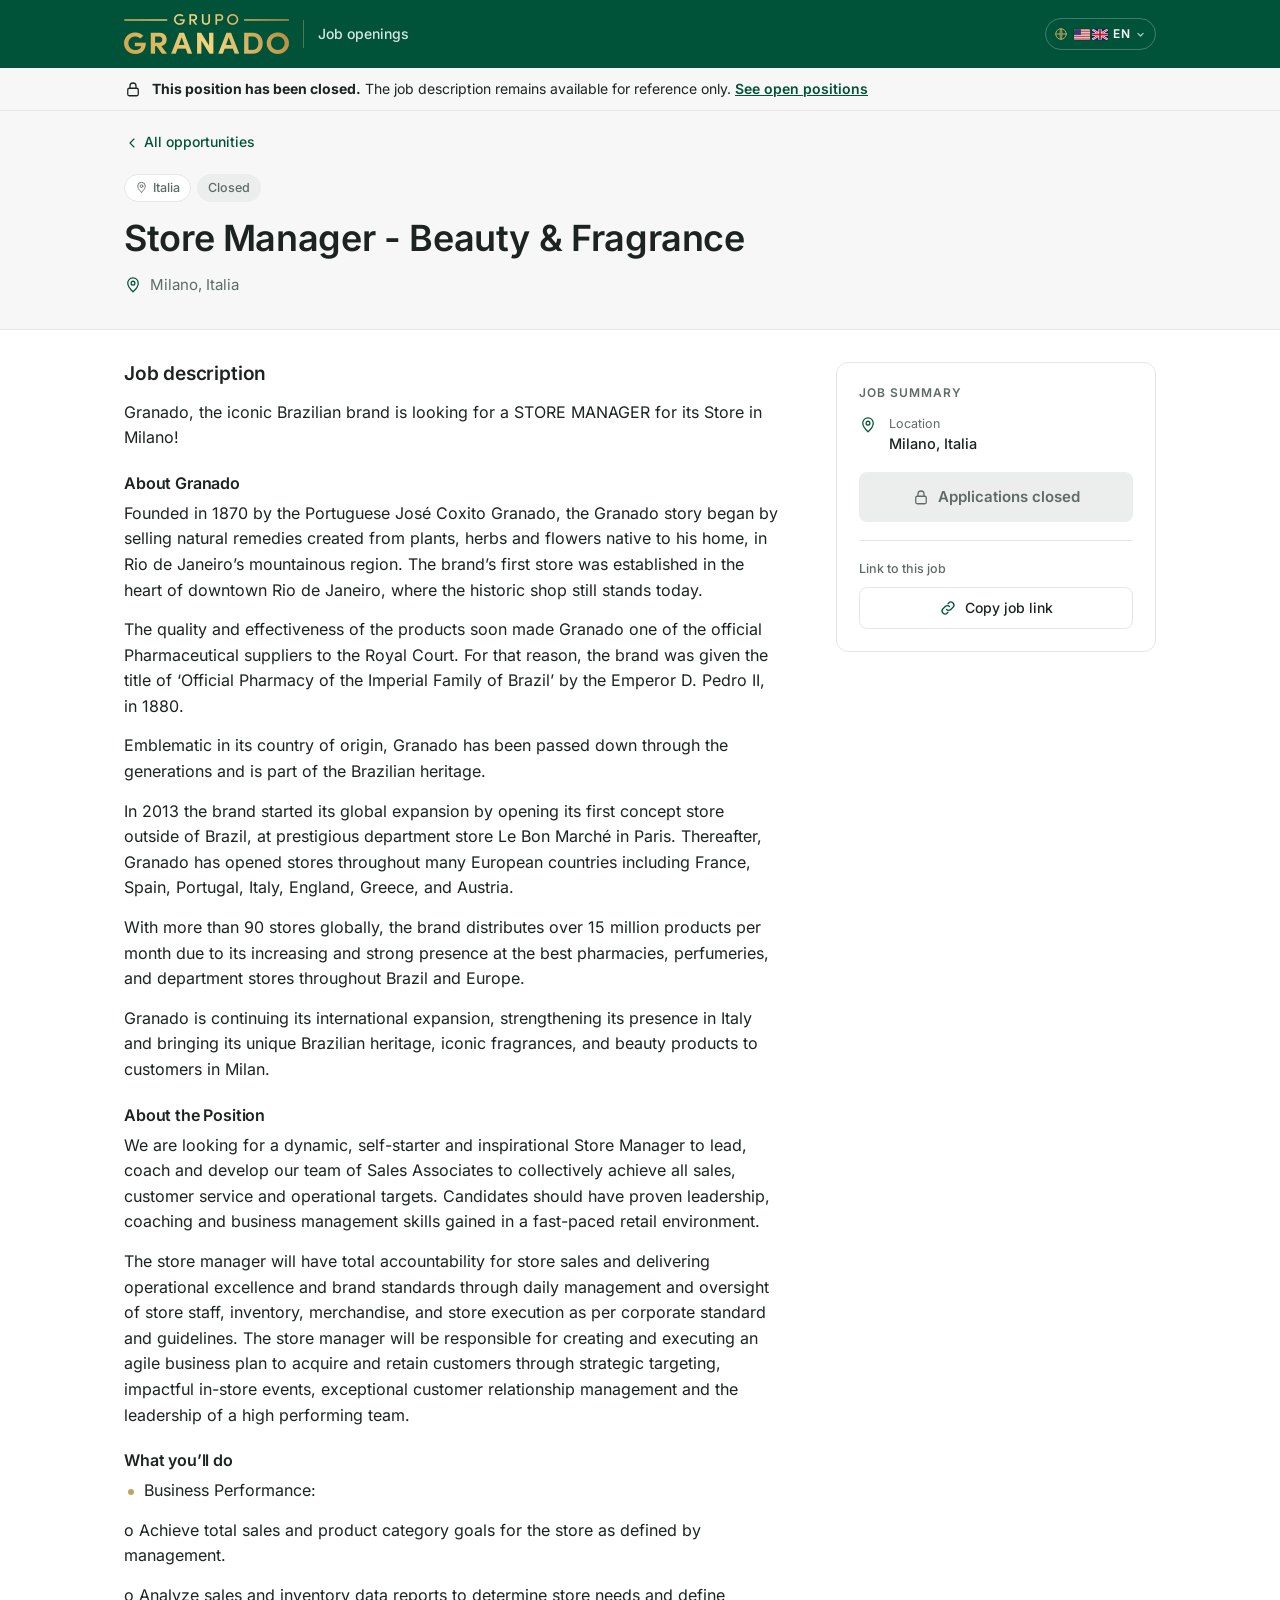
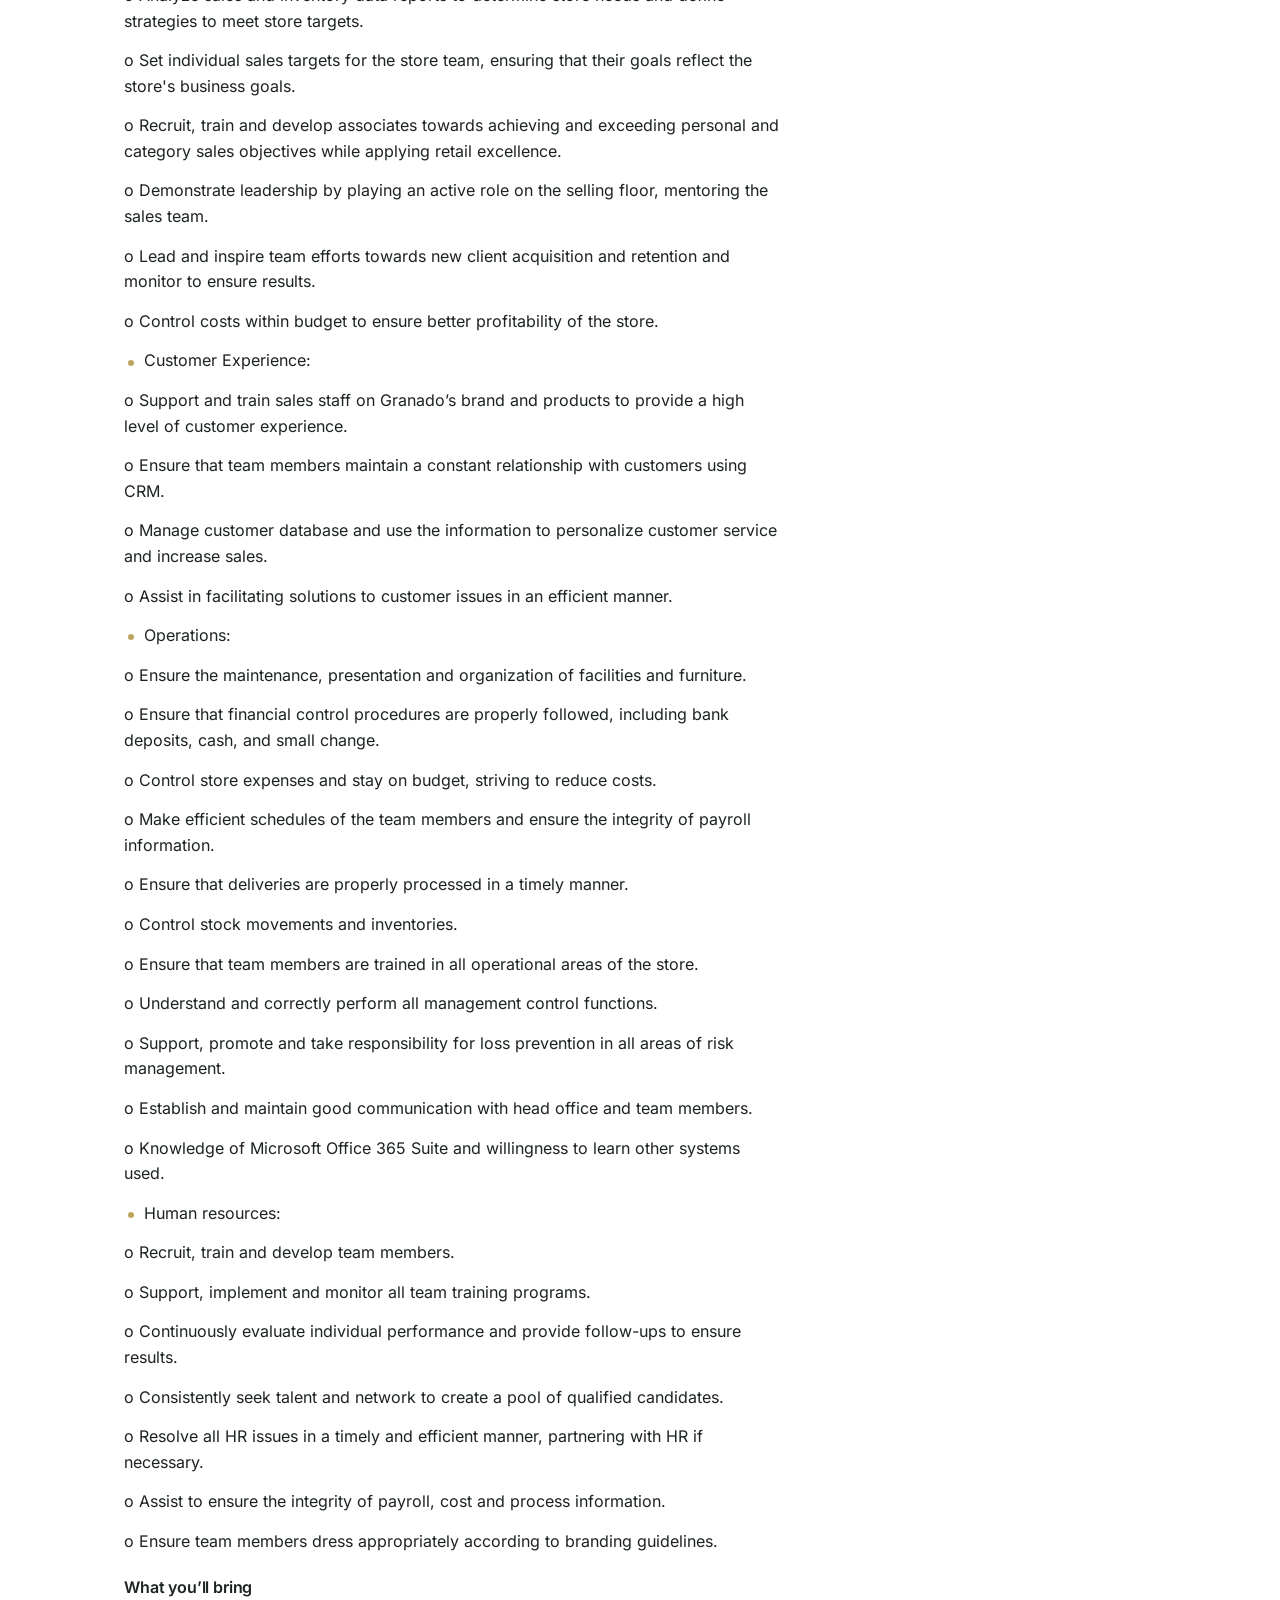
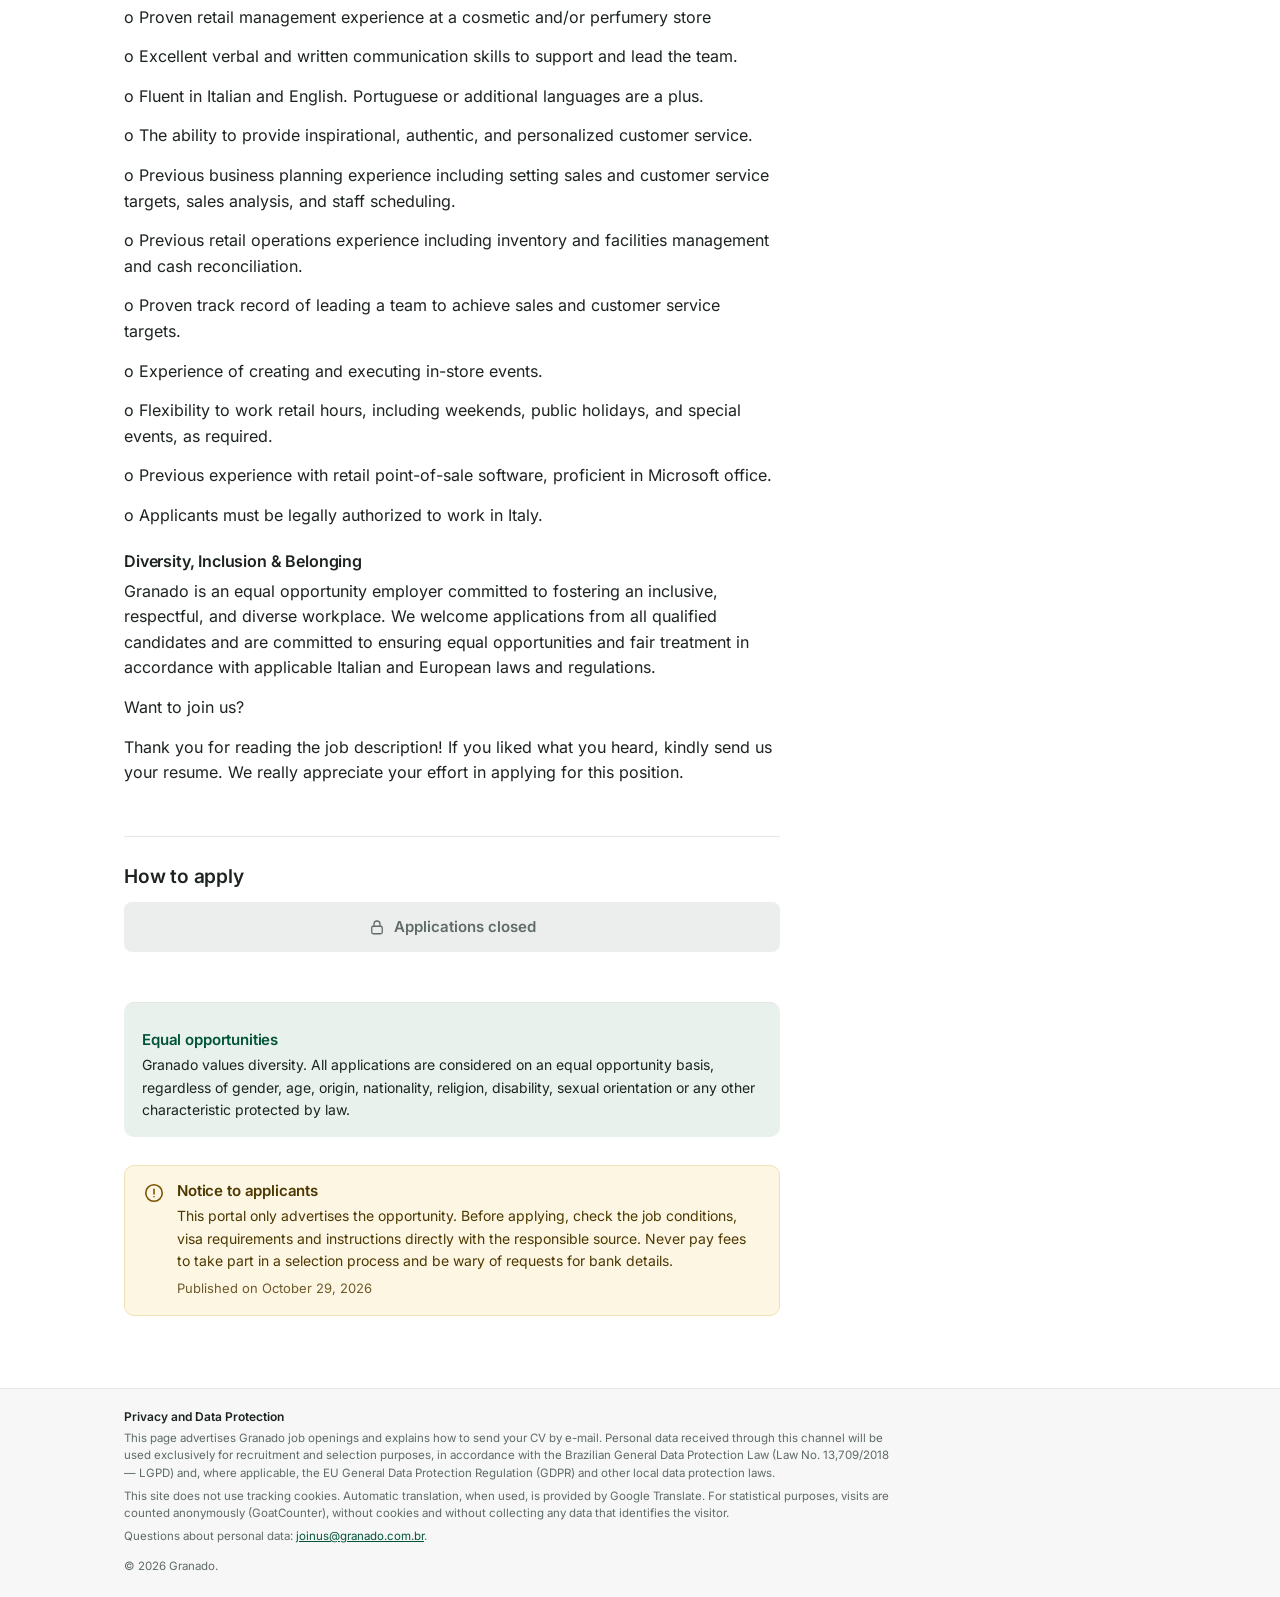
==== commit 01c75303: "Vagas atualizadas em 19/11/2026, 18:38:27 (idiomas)" ====
--- a/jobs/5pfr47/index.html
+++ b/jobs/5pfr47/index.html
@@ -25,8 +25,8 @@
 <a class="pular" href="#conteudo"><span class="notranslate" translate="no" data-t="pular">Skip to content</span></a>
 <header class="topo">
   <div class="container topo-inner">
-    <a class="marca" href="../../index.html">
-      <img class="logo" src="../../assets/marca-grupo-granado.png" alt="Grupo Granado" width="165" height="40"><span class="marca-texto">Vagas</span>
+    <a class="marca notranslate" translate="no" href="../../index.html">
+      <img class="logo" src="../../assets/marca-grupo-granado.png" alt="Grupo Granado" width="165" height="40"><span class="marca-texto"><span class="notranslate" translate="no" data-t="inicioTitulo">Job openings</span></span>
     </a>
     <nav class="idiomas-site notranslate" translate="no" aria-label="Idioma / Language / Langue">
       <button type="button" class="idioma-atual" aria-haspopup="true" aria-expanded="false" aria-controls="idioma-menu" title="Idioma / Language / Langue">
@@ -64,14 +64,14 @@
 
 <div class="container grade-vaga">
   <article class="conteudo-vaga">
-    <section class="secao" id="descricao"><h2><span class="notranslate" translate="no" data-t="descricao">Job description</span></h2><div class="texto-livre"><p>Granado, the iconic Brazilian brand is looking for a STORE MANAGER for its Store in Milano!</p>
-<h3>About Granado</h3>
-<p>Founded in 1870 by the Portuguese José Coxito Granado, the Granado story began by selling natural remedies created from plants, herbs and flowers native to his home, in Rio de Janeiro’s mountainous region. The brand’s first store was established in the heart of downtown Rio de Janeiro, where the historic shop still stands today.</p>
-<p>The quality and effectiveness of the products soon made Granado one of the official Pharmaceutical suppliers to the Royal Court. For that reason, the brand was given the title of ‘Official Pharmacy of the Imperial Family of Brazil’ by the Emperor D. Pedro II, in 1880.</p>
-<p>Emblematic in its country of origin, Granado has been passed down through the generations and is part of the Brazilian heritage.</p>
-<p>In 2013 the brand started its global expansion by opening its first concept store outside of Brazil, at prestigious department store Le Bon Marché in Paris. Thereafter, Granado has opened stores throughout many European countries including France, Spain, Portugal, Italy, England, Greece, and Austria.</p>
+    <section class="secao" id="descricao"><h2><span class="notranslate" translate="no" data-t="descricao">Job description</span></h2><div class="texto-livre"><p><span class="notranslate" translate="no">Granado</span>, the iconic Brazilian brand is looking for a STORE MANAGER for its Store in Milano!</p>
+<h3>About <span class="notranslate" translate="no">Granado</span></h3>
+<p>Founded in 1870 by the Portuguese José Coxito <span class="notranslate" translate="no">Granado</span>, the <span class="notranslate" translate="no">Granado</span> story began by selling natural remedies created from plants, herbs and flowers native to his home, in Rio de Janeiro’s mountainous region. The brand’s first store was established in the heart of downtown Rio de Janeiro, where the historic shop still stands today.</p>
+<p>The quality and effectiveness of the products soon made <span class="notranslate" translate="no">Granado</span> one of the official Pharmaceutical suppliers to the Royal Court. For that reason, the brand was given the title of ‘Official Pharmacy of the Imperial Family of Brazil’ by the Emperor D. Pedro II, in 1880.</p>
+<p>Emblematic in its country of origin, <span class="notranslate" translate="no">Granado</span> has been passed down through the generations and is part of the Brazilian heritage.</p>
+<p>In 2013 the brand started its global expansion by opening its first concept store outside of Brazil, at prestigious department store Le Bon Marché in Paris. Thereafter, <span class="notranslate" translate="no">Granado</span> has opened stores throughout many European countries including France, Spain, Portugal, Italy, England, Greece, and Austria.</p>
 <p>With more than 90 stores globally, the brand distributes over 15 million products per month due to its increasing and strong presence at the best pharmacies, perfumeries, and department stores throughout Brazil and Europe.</p>
-<p>Granado is continuing its international expansion, strengthening its presence in Italy and bringing its unique Brazilian heritage, iconic fragrances, and beauty products to customers in Milan.</p>
+<p><span class="notranslate" translate="no">Granado</span> is continuing its international expansion, strengthening its presence in Italy and bringing its unique Brazilian heritage, iconic fragrances, and beauty products to customers in Milan.</p>
 <h3>About the Position</h3>
 <p>We are looking for a dynamic, self-starter and inspirational Store Manager to lead, coach and develop our team of Sales Associates to collectively achieve all sales, customer service and operational targets. Candidates should have proven leadership, coaching and business management skills gained in a fast-paced retail environment.</p>
 <p>The store manager will have total accountability for store sales and delivering operational excellence and brand standards through daily management and oversight of store staff, inventory, merchandise, and store execution as per corporate standard and guidelines. The store manager will be responsible for creating and executing an agile business plan to acquire and retain customers through strategic targeting, impactful in-store events, exceptional customer relationship management and the leadership of a high performing team.</p>
@@ -85,7 +85,7 @@
 <p>o Lead and inspire team efforts towards new client acquisition and retention and monitor to ensure results.</p>
 <p>o Control costs within budget to ensure better profitability of the store.</p>
 <ul class="lista"><li>Customer Experience:</li></ul>
-<p>o Support and train sales staff on Granado’s brand and products to provide a high level of customer experience.</p>
+<p>o Support and train sales staff on <span class="notranslate" translate="no">Granado</span>’s brand and products to provide a high level of customer experience.</p>
 <p>o Ensure that team members maintain a constant relationship with customers using CRM.</p>
 <p>o Manage customer database and use the information to personalize customer service and increase sales.</p>
 <p>o Assist in facilitating solutions to customer issues in an efficient manner.</p>
@@ -122,7 +122,7 @@
 <p>o Previous experience with retail point-of-sale software, proficient in Microsoft office.</p>
 <p>o Applicants must be legally authorized to work in Italy.</p>
 <h3>Diversity, Inclusion &amp; Belonging</h3>
-<p>Granado is an equal opportunity employer committed to fostering an inclusive, respectful, and diverse workplace. We welcome applications from all qualified candidates and are committed to ensuring equal opportunities and fair treatment in accordance with applicable Italian and European laws and regulations.</p>
+<p><span class="notranslate" translate="no">Granado</span> is an equal opportunity employer committed to fostering an inclusive, respectful, and diverse workplace. We welcome applications from all qualified candidates and are committed to ensuring equal opportunities and fair treatment in accordance with applicable Italian and European laws and regulations.</p>
 <p>Want to join us?</p>
 <p>Thank you for reading the job description! If you liked what you heard, kindly send us your resume. We really appreciate your effort in applying for this position.</p></div></section>
     
